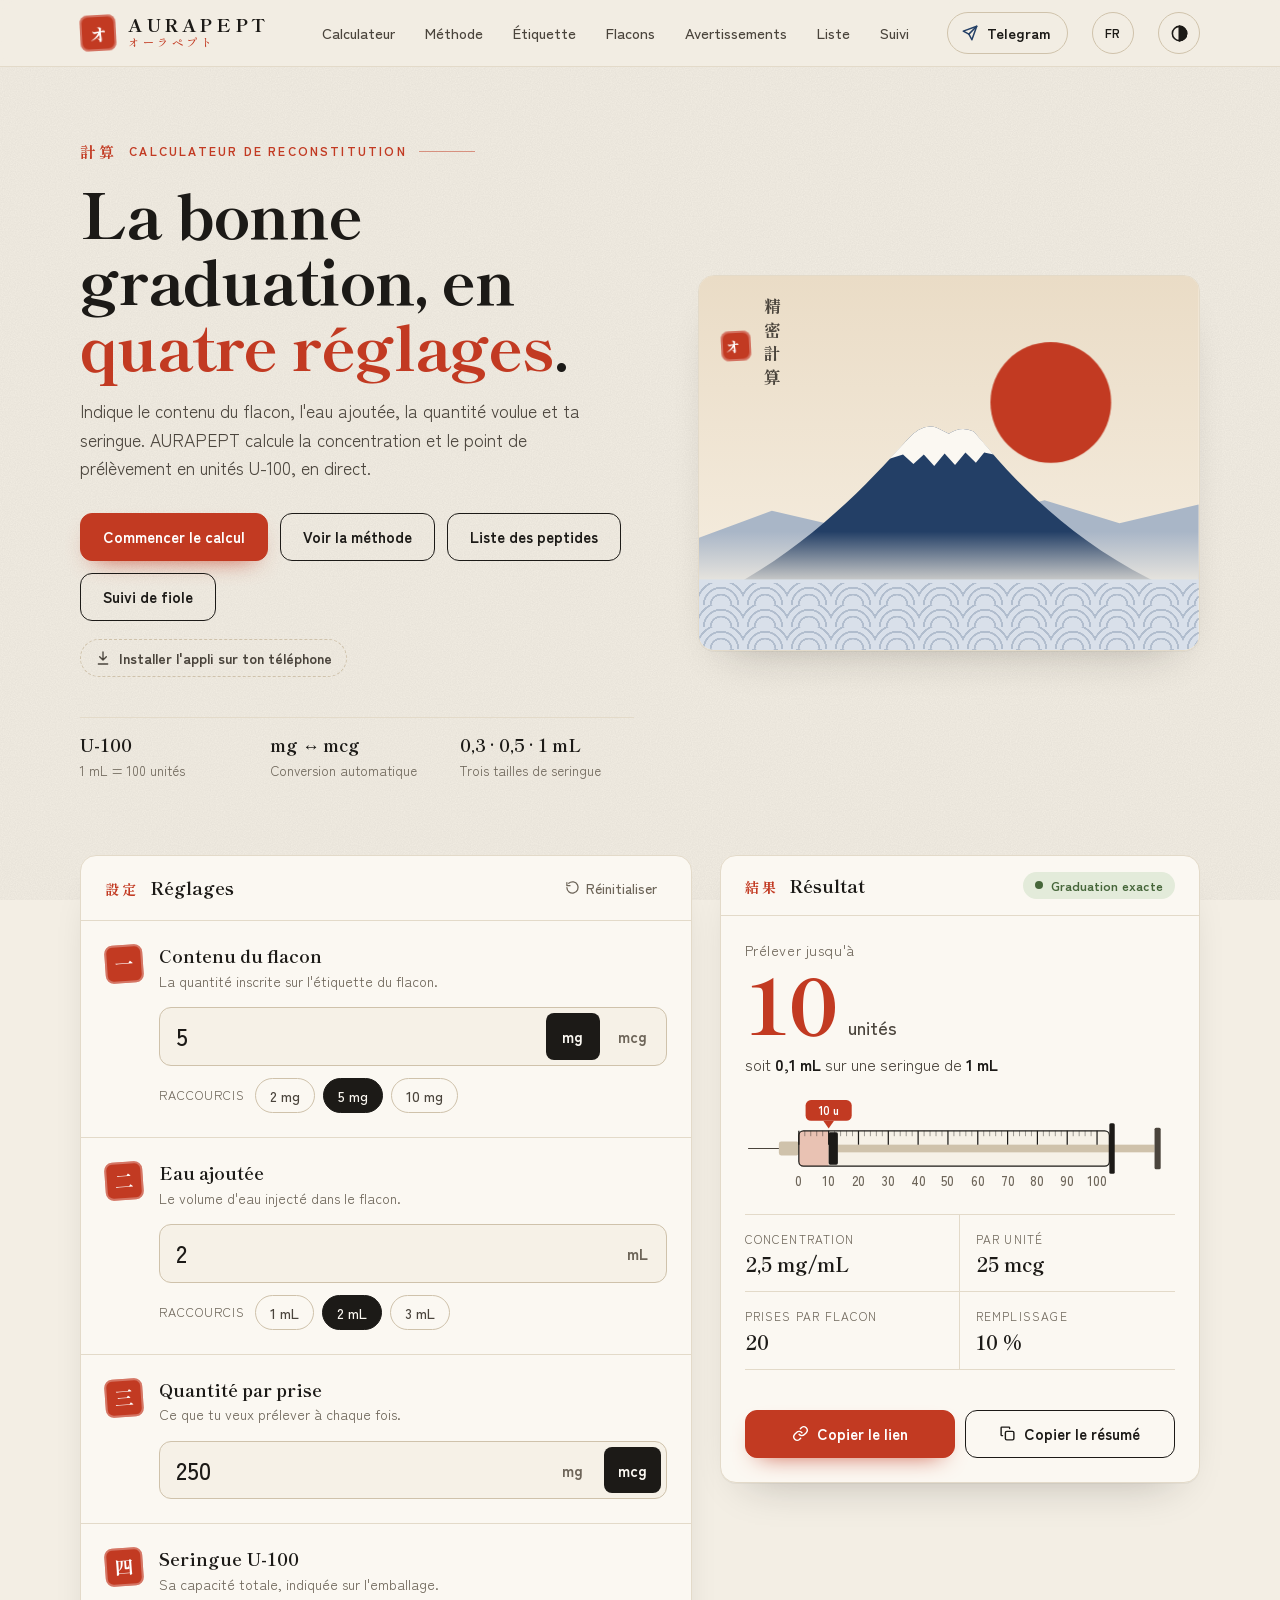
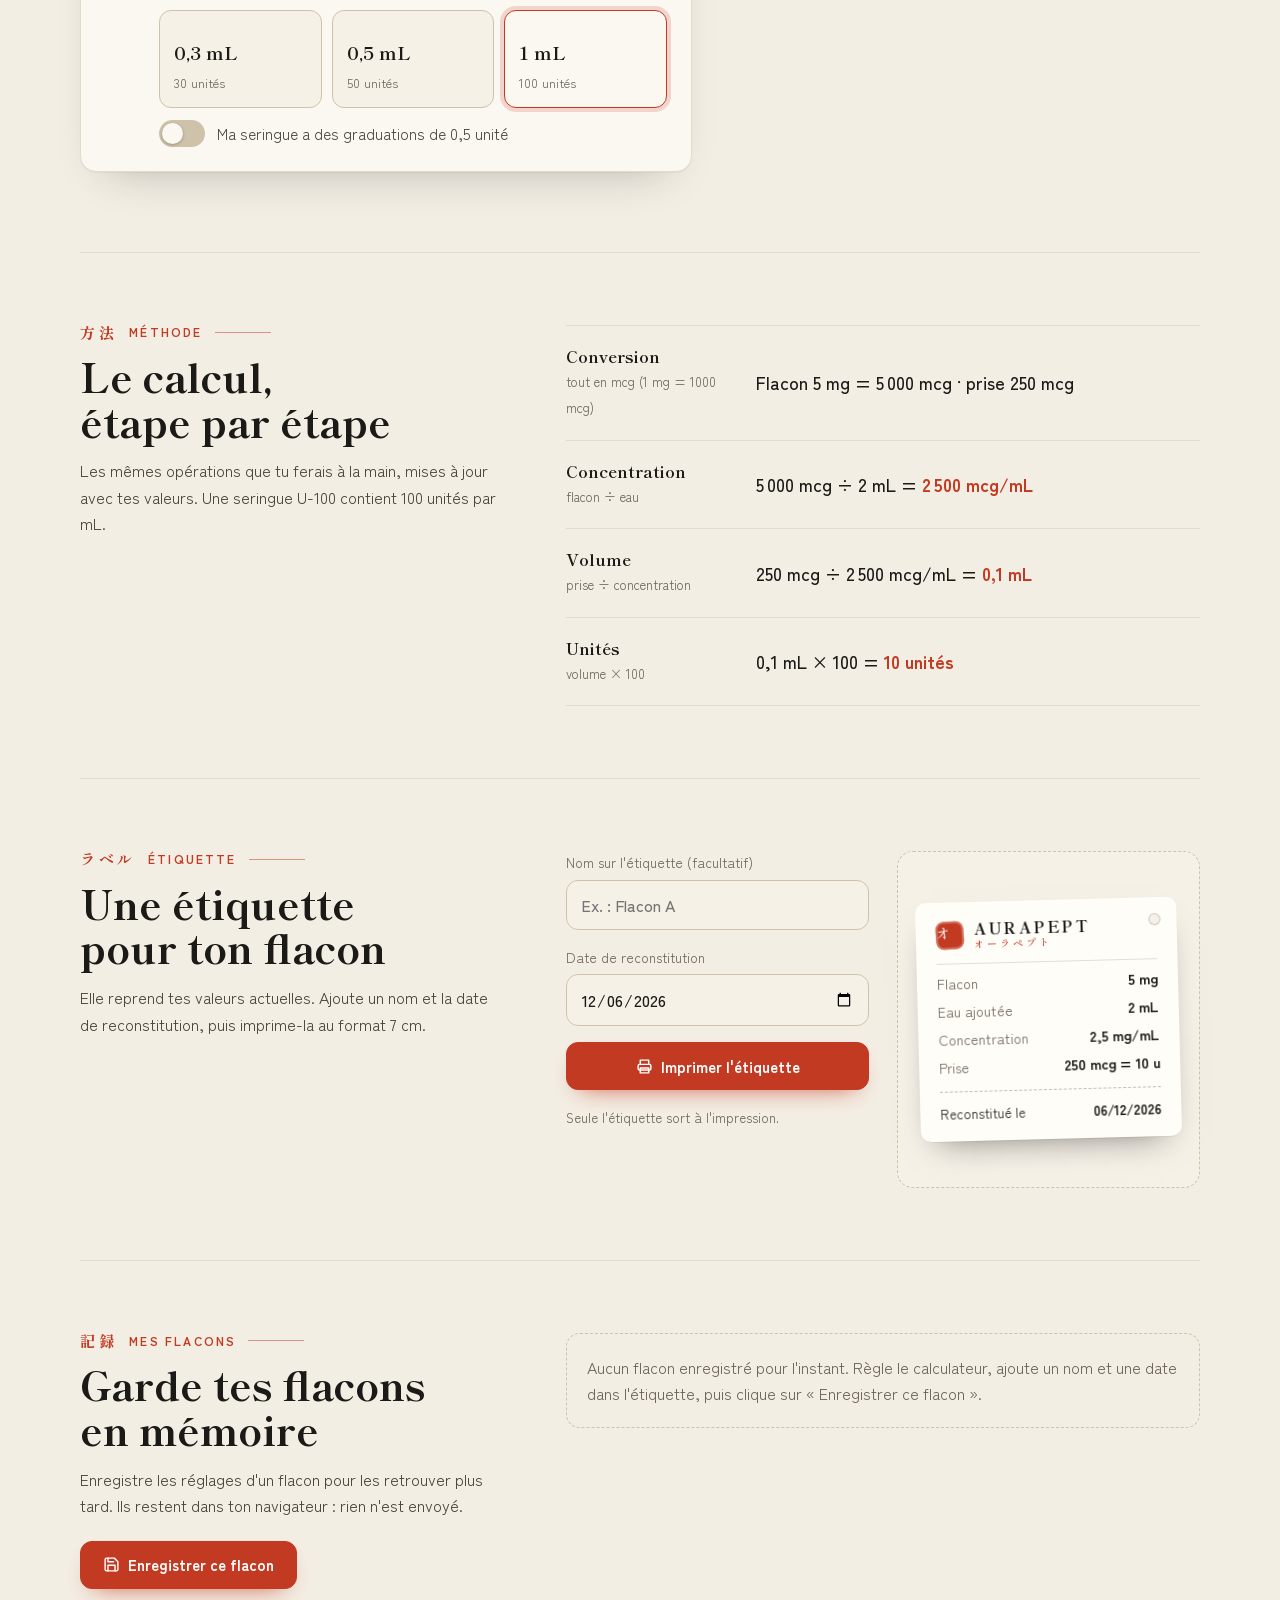
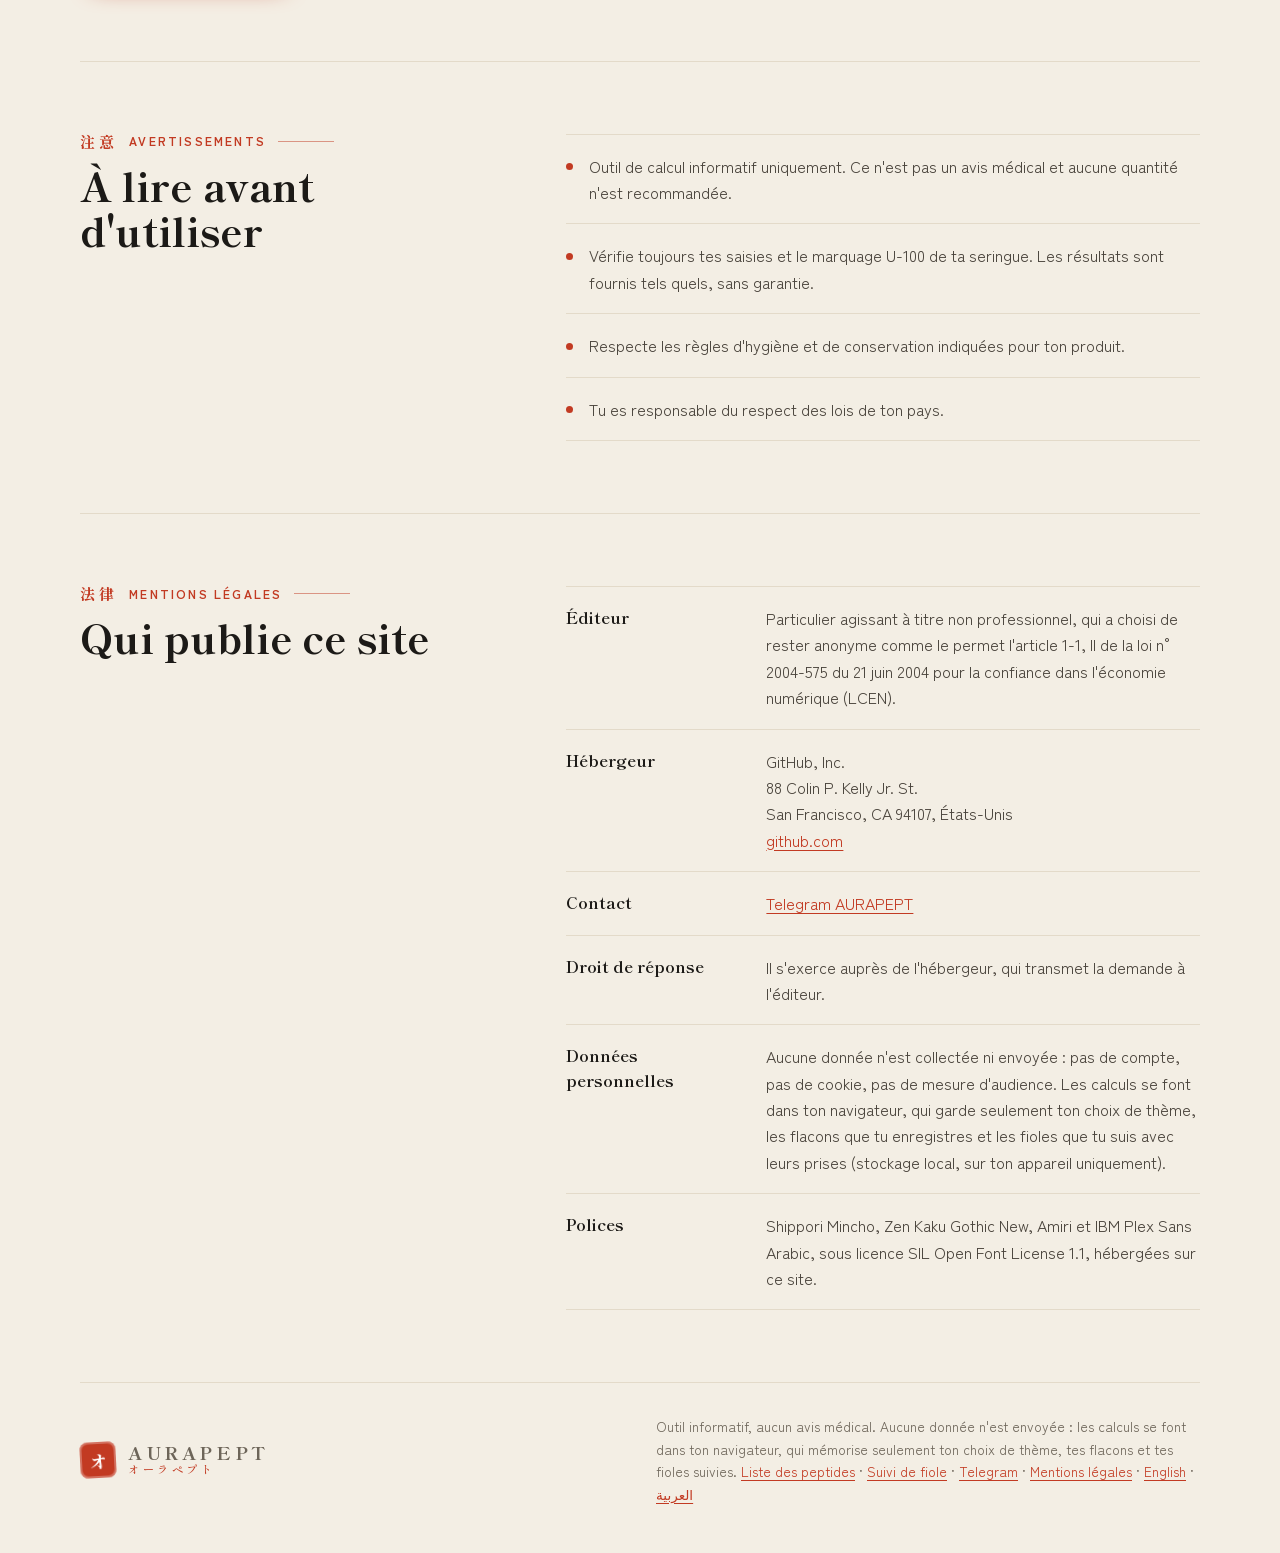
==== index.html @ 14b3db2f "Nouvelle page « Suivi de fiole » (FR / EN / AR) : fiole interactive, prises et reste - /suivi/, /en/" ====
<!doctype html>
<html lang="fr">
<head>
<meta charset="utf-8">
<meta name="viewport" content="width=device-width, initial-scale=1, viewport-fit=cover">
<title>AURAPEPT · Calculateur</title>
<meta name="description" content="Calculateur de reconstitution AURAPEPT : concentration et graduation à prélever sur seringue U-100.">
<meta http-equiv="Content-Security-Policy" content="default-src 'none'; script-src 'self'; style-src 'self'; font-src 'self'; img-src 'self' data:; manifest-src 'self'; worker-src 'self'; base-uri 'none'; form-action 'none'; upgrade-insecure-requests">
<meta name="referrer" content="strict-origin-when-cross-origin">
<meta name="theme-color" content="#f3eee4" media="(prefers-color-scheme: light)">
<meta name="theme-color" content="#0f1117" media="(prefers-color-scheme: dark)">
<link rel="canonical" href="https://aurapept.github.io/">
<link rel="alternate" hreflang="fr" href="https://aurapept.github.io/">
<link rel="alternate" hreflang="en" href="https://aurapept.github.io/en/">
<link rel="alternate" hreflang="ar" href="https://aurapept.github.io/ar/">
<link rel="alternate" hreflang="x-default" href="https://aurapept.github.io/">
<meta property="og:type" content="website">
<meta property="og:site_name" content="AURAPEPT">
<meta property="og:locale" content="fr_FR">
<meta property="og:locale:alternate" content="en_US">
<meta property="og:locale:alternate" content="ar_AR">
<meta property="og:title" content="AURAPEPT · Calculateur de reconstitution">
<meta property="og:description" content="La bonne graduation U-100 en quatre réglages : concentration, volume et unités à prélever.">
<meta property="og:url" content="https://aurapept.github.io/">
<meta property="og:image" content="https://aurapept.github.io/assets/og-share.png">
<meta property="og:image:type" content="image/png">
<meta property="og:image:width" content="1200">
<meta property="og:image:height" content="630">
<meta property="og:image:alt" content="Logo AURAPEPT et mont Fuji au soleil levant, calculateur de reconstitution">
<meta name="twitter:card" content="summary_large_image">
<meta name="twitter:image" content="https://aurapept.github.io/assets/og-share.png">
<link rel="icon" href="assets/favicon-32.png" sizes="32x32" type="image/png">
<link rel="apple-touch-icon" href="assets/apple-touch-icon.png">
<link rel="manifest" href="/manifest.webmanifest">
<meta name="apple-mobile-web-app-title" content="AURAPEPT">
<meta name="mobile-web-app-capable" content="yes">
<meta name="apple-mobile-web-app-capable" content="yes">
<link rel="preload" href="assets/fonts/shippori-mincho-800.woff2" as="font" type="font/woff2" crossorigin>
<link rel="preload" href="assets/fonts/zen-kaku-gothic-new-400.woff2" as="font" type="font/woff2" crossorigin>
<script src="assets/theme.js"></script>
<link rel="stylesheet" href="assets/style.css">
</head>
<body>

<header class="topbar">
  <div class="wrap">
    <a class="brand" href="#top" aria-label="AURAPEPT, retour en haut">
      <span class="seal" aria-hidden="true">オ</span>
      <span><span class="brand-name">AURAPEPT</span><span class="brand-kana">オーラペプト</span></span>
    </a>
    <nav class="nav" aria-label="Sections">
      <a href="#calculateur">Calculateur</a>
      <a href="#methode">Méthode</a>
      <a href="#etiquette">Étiquette</a>
      <a href="#flacons">Flacons</a>
      <a href="#avertissements">Avertissements</a>
      <a href="peptides/">Liste</a>
      <a href="suivi/">Suivi</a>
    </nav>
    <a class="tg-btn" href="https://t.me/+9vQsCb7qMOgwNDRk" target="_blank" rel="noopener noreferrer" aria-label="Rejoindre AURAPEPT sur Telegram (nouvel onglet)">
      <svg viewBox="0 0 24 24" aria-hidden="true"><path d="M21 3 10.5 13.5"/><path d="M21 3 14.5 21l-4-7.5L3 9.5 21 3Z"/></svg><span>Telegram</span>
    </a>
    <details class="lang" id="langMenu">
      <summary class="lang-btn" aria-label="Langue : français. Changer de langue" title="Changer de langue">FR</summary>
      <ul class="lang-list">
        <li><a href="./" hreflang="fr" lang="fr" aria-current="page">Français</a></li>
        <li><a href="en/" hreflang="en" lang="en">English</a></li>
        <li><a href="ar/" hreflang="ar" lang="ar" dir="rtl">العربية</a></li>
      </ul>
    </details>
    <button class="icon-btn" id="themeBtn" type="button" aria-label="Thème"></button>
  </div>
</header>

<main class="wrap" id="top">
  <noscript><p class="noscript">Le calculateur a besoin de JavaScript. Active-le dans ton navigateur pour voir les résultats.</p></noscript>
  <section class="hero">
    <div>
      <p class="eyebrow"><span class="jp">計算</span>Calculateur de reconstitution</p>
      <h1>La bonne graduation, en <em>quatre réglages</em>.</h1>
      <p class="lead">Indique le contenu du flacon, l'eau ajoutée, la quantité voulue et ta seringue. AURAPEPT calcule la concentration et le point de prélèvement en unités U-100, en direct.</p>
      <div class="cta" id="heroCta">
        <a class="btn btn-primary" href="#calculateur">Commencer le calcul</a>
        <a class="btn" href="#methode">Voir la méthode</a>
        <a class="btn" href="peptides/">Liste des peptides</a>
        <a class="btn" href="suivi/">Suivi de fiole</a>
      </div>
      <button class="install-btn" id="installBtn" type="button" hidden>
        <svg viewBox="0 0 24 24" fill="none" stroke="currentColor" stroke-width="2" stroke-linecap="round" stroke-linejoin="round" aria-hidden="true"><path d="M12 3v12M7 10l5 5 5-5"/><path d="M5 21h14"/></svg>
        Installer l'appli sur ton téléphone
      </button>
      <ul class="facts">
        <li><b>U-100</b><span>1 mL = 100 unités</span></li>
        <li><b>mg ↔ mcg</b><span>Conversion automatique</span></li>
        <li><b>0,3 · 0,5 · 1 mL</b><span>Trois tailles de seringue</span></li>
      </ul>
    </div>
    <figure class="art" aria-hidden="true">
      <svg viewBox="0 0 480 360" preserveAspectRatio="xMidYMax slice">
        <defs>
          <linearGradient id="sky" x1="0" y1="0" x2="0" y2="1">
            <stop offset="0" class="st-sky-top"/>
            <stop offset="1" class="st-sky-bottom"/>
          </linearGradient>
          <linearGradient id="mist" x1="0" y1="0" x2="0" y2="1">
            <stop offset="0" class="st-mist-0"/>
            <stop offset="1" class="st-mist-1"/>
          </linearGradient>
        </defs>
        <rect width="480" height="360" fill="url(#sky)"/>
        <circle class="sun" cx="338" cy="122" r="58"/>
        <path d="M0 252 L70 226 L130 240 L196 212 L262 234 L332 216 L404 238 L480 220 L480 300 L0 300 Z" class="ar-far"/>
        <path d="M30 300 C110 256 162 200 200 158 Q214 142 228 146 L240 152 Q252 144 264 150 C302 196 356 256 450 300 Z" class="ar-fuji"/>
        <path d="M200 158 Q214 142 228 146 L240 152 Q252 144 264 150 C270 157 276 164 283 172 L274 170 L266 180 L256 170 L246 182 L236 171 L226 183 L216 172 L206 181 L196 172 L183 176 C189 170 194 164 200 158 Z" class="ar-snow"/>
        <rect x="0" y="246" width="480" height="54" fill="url(#mist)"/>
        <rect x="0" y="292" width="480" height="68" class="ar-sea"/>
      </svg>
      <div class="waves"></div>
      <div class="art-tag"><span>精密計算</span><span class="seal">オ</span></div>
    </figure>
  </section>

  <section class="calc" id="calculateur" aria-label="Calculateur">
    <div class="panel">
      <div class="panel-head">
        <h2 class="panel-title"><span class="jp">設定</span>Réglages</h2>
        <button class="link-btn" id="reset" type="button">
          <svg viewBox="0 0 24 24" fill="none" stroke="currentColor" stroke-width="2" stroke-linecap="round" stroke-linejoin="round" aria-hidden="true"><path d="M3 12a9 9 0 1 0 3-6.7"/><path d="M3 4v5h5"/></svg>
          Réinitialiser
        </button>
      </div>
      <ol class="steps">
        <li class="step">
          <div class="step-top">
            <span class="hanko" aria-hidden="true">一</span>
            <div><h3 id="lblVial">Contenu du flacon</h3><p>La quantité inscrite sur l'étiquette du flacon.</p></div>
          </div>
          <div class="step-body">
            <div class="field">
              <input id="vial" type="text" inputmode="decimal" autocomplete="off" value="5" aria-labelledby="lblVial">
              <div class="seg" data-group="vialUnit" role="group" aria-label="Unité du flacon">
                <button type="button" data-v="mg" aria-pressed="true">mg</button>
                <button type="button" data-v="mcg" aria-pressed="false">mcg</button>
              </div>
            </div>
            <div class="chips">
              <span class="k">Raccourcis</span>
              <button type="button" class="chip" data-preset="vial" data-value="2" data-unit="mg">2 mg</button>
              <button type="button" class="chip" data-preset="vial" data-value="5" data-unit="mg">5 mg</button>
              <button type="button" class="chip" data-preset="vial" data-value="10" data-unit="mg">10 mg</button>
            </div>
          </div>
        </li>
        <li class="step">
          <div class="step-top">
            <span class="hanko" aria-hidden="true">二</span>
            <div><h3 id="lblWater">Eau ajoutée</h3><p>Le volume d'eau injecté dans le flacon.</p></div>
          </div>
          <div class="step-body">
            <div class="field">
              <input id="water" type="text" inputmode="decimal" autocomplete="off" value="2" aria-labelledby="lblWater">
              <span class="suffix">mL</span>
            </div>
            <div class="chips">
              <span class="k">Raccourcis</span>
              <button type="button" class="chip" data-preset="water" data-value="1">1 mL</button>
              <button type="button" class="chip" data-preset="water" data-value="2">2 mL</button>
              <button type="button" class="chip" data-preset="water" data-value="3">3 mL</button>
            </div>
          </div>
        </li>
        <li class="step">
          <div class="step-top">
            <span class="hanko" aria-hidden="true">三</span>
            <div><h3 id="lblDose">Quantité par prise</h3><p>Ce que tu veux prélever à chaque fois.</p></div>
          </div>
          <div class="step-body">
            <div class="field">
              <input id="dose" type="text" inputmode="decimal" autocomplete="off" value="250" aria-labelledby="lblDose">
              <div class="seg" data-group="doseUnit" role="group" aria-label="Unité de la prise">
                <button type="button" data-v="mg" aria-pressed="false">mg</button>
                <button type="button" data-v="mcg" aria-pressed="true">mcg</button>
              </div>
            </div>
          </div>
        </li>
        <li class="step">
          <div class="step-top">
            <span class="hanko" aria-hidden="true">四</span>
            <div><h3>Seringue U-100</h3><p>Sa capacité totale, indiquée sur l'emballage.</p></div>
          </div>
          <div class="step-body">
            <div class="syr-opts" data-group="syringe" role="group" aria-label="Capacité de la seringue">
              <button type="button" class="syr-opt" data-v="0.3" aria-pressed="false">
                <span class="mini"><i></i></span><b>0,3 mL</b><span>30 unités</span>
              </button>
              <button type="button" class="syr-opt" data-v="0.5" aria-pressed="false">
                <span class="mini"><i></i></span><b>0,5 mL</b><span>50 unités</span>
              </button>
              <button type="button" class="syr-opt" data-v="1" aria-pressed="true">
                <span class="mini"><i></i></span><b>1 mL</b><span>100 unités</span>
              </button>
            </div>
            <label class="switch"><input id="half" type="checkbox"> Ma seringue a des graduations de 0,5 unité</label>
          </div>
        </li>
      </ol>
    </div>

    <section class="panel result" id="resultat" aria-labelledby="resTitle">
      <div class="panel-head">
        <h2 class="panel-title" id="resTitle"><span class="jp">結果</span>Résultat</h2>
        <span class="pill" id="status" data-tone="idle">En attente</span>
      </div>
      <div class="result-body">
        <div>
          <p class="sr-only" id="srResult" aria-live="polite"></p>
          <p class="draw-k">Prélever jusqu'à</p>
          <p class="big"><span id="units">—</span><small>unités</small></p>
          <p class="draw-sub">soit <b id="ml">—</b> sur une seringue de <b id="capText">1 mL</b></p>
        </div>
        <svg id="syr" viewBox="0 0 560 126" role="img" aria-labelledby="syrTitle">
          <title id="syrTitle">Seringue remplie jusqu'à la graduation calculée</title>
          <defs><clipPath id="barrelClip"><rect x="70" y="44" width="404" height="46" rx="6"/></clipPath></defs>
          <line x1="4" y1="67" x2="46" y2="67" class="needle"/>
          <rect x="44" y="58" width="26" height="18" rx="3" class="hub"/>
          <rect x="70" y="44" width="404" height="46" rx="6" class="barrel-bg"/>
          <g clip-path="url(#barrelClip)"><rect id="liquid" x="70" y="44" width="388" height="46" class="liquid"/></g>
          <g id="plunger">
            <rect x="82" y="62" width="412" height="10" class="rod"/>
            <rect x="494" y="40" width="8" height="54" rx="2" class="thumb"/>
            <rect x="70" y="46" width="12" height="42" rx="2" class="stopper"/>
          </g>
          <g id="scale"></g>
          <rect x="70" y="44" width="404" height="46" rx="6" class="barrel"/>
          <rect x="474" y="34" width="7" height="66" rx="2" class="flange"/>
          <g id="pointer"><path d="M70 41 l-7 -10 h14 z" class="marker-fill"/></g>
          <g id="marker">
            <rect id="markerBox" x="-26" y="4" width="52" height="27" rx="7" class="marker-fill"/>
            <text id="markerText" x="0" y="23" class="marker-text">—</text>
          </g>
        </svg>
        <dl class="stats">
          <div><dt>Concentration</dt><dd id="conc">—</dd></div>
          <div><dt>Par unité</dt><dd id="perUnit">—</dd></div>
          <div><dt>Prises par flacon</dt><dd id="count">—</dd></div>
          <div><dt>Remplissage</dt><dd id="fillPct">—</dd></div>
        </dl>
        <ul class="notes" id="notes" hidden></ul>
        <div class="actions">
          <button class="btn btn-primary" id="copyLink" type="button">
            <svg viewBox="0 0 24 24" fill="none" stroke="currentColor" stroke-width="2" stroke-linecap="round" stroke-linejoin="round" aria-hidden="true"><path d="M10 13a5 5 0 0 0 7.5.5l3-3a5 5 0 0 0-7-7l-1.7 1.7"/><path d="M14 11a5 5 0 0 0-7.5-.5l-3 3a5 5 0 0 0 7 7l1.7-1.7"/></svg>
            Copier le lien
          </button>
          <button class="btn" id="copySum" type="button">
            <svg viewBox="0 0 24 24" fill="none" stroke="currentColor" stroke-width="2" stroke-linecap="round" stroke-linejoin="round" aria-hidden="true"><rect x="9" y="9" width="12" height="12" rx="2"/><path d="M5 15H4a1 1 0 0 1-1-1V4a1 1 0 0 1 1-1h10a1 1 0 0 1 1 1v1"/></svg>
            Copier le résumé
          </button>
        </div>
      </div>
    </section>
  </section>

  <section class="section" id="methode">
    <div>
      <p class="eyebrow"><span class="jp">方法</span>Méthode</p>
      <h2>Le calcul, étape par étape</h2>
      <p class="intro">Les mêmes opérations que tu ferais à la main, mises à jour avec tes valeurs. Une seringue U-100 contient 100 unités par mL.</p>
    </div>
    <ol class="method">
      <li><div class="lbl"><b>Conversion</b><span>tout en mcg (1 mg = 1000 mcg)</span></div><div class="eq" id="m1">—</div></li>
      <li><div class="lbl"><b>Concentration</b><span>flacon ÷ eau</span></div><div class="eq" id="m2">—</div></li>
      <li><div class="lbl"><b>Volume</b><span>prise ÷ concentration</span></div><div class="eq" id="m3">—</div></li>
      <li><div class="lbl"><b>Unités</b><span>volume × 100</span></div><div class="eq" id="m4">—</div></li>
    </ol>
  </section>

  <section class="section" id="etiquette">
    <div>
      <p class="eyebrow"><span class="jp">ラベル</span>Étiquette</p>
      <h2>Une étiquette pour ton flacon</h2>
      <p class="intro">Elle reprend tes valeurs actuelles. Ajoute un nom et la date de reconstitution, puis imprime-la au format 7 cm.</p>
    </div>
    <div class="label-grid">
      <div class="label-tools">
        <div>
          <label for="labelName">Nom sur l'étiquette (facultatif)</label>
          <input class="text-field" id="labelName" type="text" maxlength="40" placeholder="Ex. : Flacon A" autocomplete="off">
        </div>
        <div>
          <label for="date">Date de reconstitution</label>
          <input class="text-field" id="date" type="date">
        </div>
        <button class="btn btn-primary" id="print" type="button">
          <svg viewBox="0 0 24 24" fill="none" stroke="currentColor" stroke-width="2" stroke-linecap="round" stroke-linejoin="round" aria-hidden="true"><path d="M6 9V3h12v6"/><rect x="3" y="9" width="18" height="8" rx="2"/><path d="M6 14h12v7H6z"/></svg>
          Imprimer l'étiquette
        </button>
        <p class="hint">Seule l'étiquette sort à l'impression.</p>
      </div>
      <div class="label-stage">
        <div class="label-card" id="labelCard">
          <div class="label-brand">
            <span class="seal" aria-hidden="true">オ</span>
            <div><b>AURAPEPT</b><span>オーラペプト</span></div>
          </div>
          <p class="label-name" id="lName" hidden></p>
          <dl>
            <dt>Flacon</dt><dd id="lVial">—</dd>
            <dt>Eau ajoutée</dt><dd id="lWater">—</dd>
            <dt>Concentration</dt><dd id="lConc">—</dd>
            <dt>Prise</dt><dd id="lDraw">—</dd>
          </dl>
          <div class="label-date"><span>Reconstitué le</span><b id="lDate">__/__/____</b></div>
        </div>
      </div>
    </div>
  </section>

  <section class="section" id="flacons">
    <div>
      <p class="eyebrow"><span class="jp">記録</span>Mes flacons</p>
      <h2>Garde tes flacons en mémoire</h2>
      <p class="intro">Enregistre les réglages d'un flacon pour les retrouver plus tard. Ils restent dans ton navigateur : rien n'est envoyé.</p>
      <button class="btn btn-primary" id="saveVial" type="button">
        <svg viewBox="0 0 24 24" fill="none" stroke="currentColor" stroke-width="2" stroke-linecap="round" stroke-linejoin="round" aria-hidden="true"><path d="M19 21H5a2 2 0 0 1-2-2V5a2 2 0 0 1 2-2h11l5 5v11a2 2 0 0 1-2 2z"/><path d="M17 21v-8H7v8M7 3v5h8"/></svg>
        Enregistrer ce flacon
      </button>
    </div>
    <div class="vials">
      <ul class="vial-list" id="vialList"></ul>
      <p class="vial-empty" id="vialEmpty">Aucun flacon enregistré pour l'instant. Règle le calculateur, ajoute un nom et une date dans l'étiquette, puis clique sur « Enregistrer ce flacon ».</p>
    </div>
  </section>

  <section class="section" id="avertissements">
    <div>
      <p class="eyebrow"><span class="jp">注意</span>Avertissements</p>
      <h2>À lire avant d'utiliser</h2>
    </div>
    <ul class="warn-list">
      <li>Outil de calcul informatif uniquement. Ce n'est pas un avis médical et aucune quantité n'est recommandée.</li>
      <li>Vérifie toujours tes saisies et le marquage U-100 de ta seringue. Les résultats sont fournis tels quels, sans garantie.</li>
      <li>Respecte les règles d'hygiène et de conservation indiquées pour ton produit.</li>
      <li>Tu es responsable du respect des lois de ton pays.</li>
    </ul>
  </section>

  <section class="section" id="mentions">
    <div>
      <p class="eyebrow"><span class="jp">法律</span>Mentions légales</p>
      <h2>Qui publie ce site</h2>
    </div>
    <dl class="legal">
      <div><dt>Éditeur</dt><dd>Particulier agissant à titre non professionnel, qui a choisi de rester anonyme comme le permet l'article 1-1, II de la loi n° 2004-575 du 21 juin 2004 pour la confiance dans l'économie numérique (LCEN).</dd></div>
      <div><dt>Hébergeur</dt><dd>GitHub, Inc.<br>88 Colin P. Kelly Jr. St.<br>San Francisco, CA 94107, États-Unis<br><a href="https://github.com/">github.com</a></dd></div>
      <div><dt>Contact</dt><dd><a href="https://t.me/+9vQsCb7qMOgwNDRk" target="_blank" rel="noopener noreferrer">Telegram AURAPEPT</a></dd></div>
      <div><dt>Droit de réponse</dt><dd>Il s'exerce auprès de l'hébergeur, qui transmet la demande à l'éditeur.</dd></div>
      <div><dt>Données personnelles</dt><dd>Aucune donnée n'est collectée ni envoyée : pas de compte, pas de cookie, pas de mesure d'audience. Les calculs se font dans ton navigateur, qui garde seulement ton choix de thème, les flacons que tu enregistres et les fioles que tu suis avec leurs prises (stockage local, sur ton appareil uniquement).</dd></div>
      <div><dt>Polices</dt><dd>Shippori Mincho, Zen Kaku Gothic New, Amiri et IBM Plex Sans Arabic, sous licence SIL Open Font License 1.1, hébergées sur ce site.</dd></div>
    </dl>
  </section>

  <footer class="footer">
    <div class="brand">
      <span class="seal" aria-hidden="true">オ</span>
      <span><span class="brand-name">AURAPEPT</span><span class="brand-kana">オーラペプト</span></span>
    </div>
    <p class="footer-note">Outil informatif, aucun avis médical. Aucune donnée n'est envoyée : les calculs se font dans ton navigateur, qui mémorise seulement ton choix de thème, tes flacons et tes fioles suivies. <a href="peptides/">Liste des peptides</a> · <a href="suivi/">Suivi de fiole</a> · <a href="https://t.me/+9vQsCb7qMOgwNDRk" target="_blank" rel="noopener noreferrer">Telegram</a> · <a href="#mentions">Mentions légales</a> · <a href="en/" hreflang="en" lang="en">English</a> · <a href="ar/" hreflang="ar" lang="ar" dir="rtl">العربية</a></p>
  </footer>
</main>

<section class="dock is-hidden" id="dock" aria-label="Résultat rapide">
  <div><span class="k">Prélever</span><b id="dockUnits">—</b><span class="ml" id="dockMl"></span></div>
  <a href="#resultat">Voir le détail</a>
</section>
<div class="toast" id="toast" role="status" aria-live="polite"></div>

<script src="assets/app.js"></script>
</body>
</html>
---- assets/style.css ----
@font-face { font-family: "Shippori Mincho"; font-style: normal; font-weight: 500; font-display: swap; src: url("fonts/shippori-mincho-500.woff2") format("woff2"); }
  @font-face { font-family: "Shippori Mincho"; font-style: normal; font-weight: 700; font-display: swap; src: url("fonts/shippori-mincho-700.woff2") format("woff2"); }
  @font-face { font-family: "Shippori Mincho"; font-style: normal; font-weight: 800; font-display: swap; src: url("fonts/shippori-mincho-800.woff2") format("woff2"); }
  @font-face { font-family: "Zen Kaku Gothic New"; font-style: normal; font-weight: 400; font-display: swap; src: url("fonts/zen-kaku-gothic-new-400.woff2") format("woff2"); }
  @font-face { font-family: "Zen Kaku Gothic New"; font-style: normal; font-weight: 500; font-display: swap; src: url("fonts/zen-kaku-gothic-new-500.woff2") format("woff2"); }
  @font-face { font-family: "Zen Kaku Gothic New"; font-style: normal; font-weight: 700; font-display: swap; src: url("fonts/zen-kaku-gothic-new-700.woff2") format("woff2"); }

  /* Mise en page : en-tête éditorial (texte + estampe), puis l'instrument en deux colonnes
     (réglages | résultat collant) ; sur mobile, une barre de résultat reste en bas d'écran. */
  :root {
    --washi: #f3eee4; --paper: #fbf8f2; --field: #f6f1e7;
    --sumi: #1c1a17; --sumi-2: #4a443c; --muted: #6d6559;
    --line: #e3dac9; --line-strong: #cfc2ab;
    --shu: #c23a22; --shu-hover: #a92f1a; --shu-ink: #ffffff; --shu-soft: #f6e3db;
    --ai: #233f66; --kin: #835c0e; --kin-soft: #f4e9d0; --matcha: #46663a; --matcha-soft: #e3ebda;
    --ring: rgba(194, 58, 34, .18); --bar: rgba(243, 238, 228, .82);
    --sky-top: #eadcc6; --sky-bottom: #f7f0e4; --sun: #c23a22; --fuji: #233f66; --fuji-far: #a9b6c7;
    --snow: #fbf8f2; --sea: #d9e0ea; --wave: rgba(35, 63, 102, .22);
    --tag: #fffdf8; --tag-ink: #1c1a17; --tag-muted: #6d6559; --dock-accent: #ff8f75;
    --shadow: 0 1px 0 rgba(28, 26, 23, .04), 0 22px 44px -28px rgba(28, 26, 23, .32);
    --grain: .07;
    --f-display: "Shippori Mincho", "Hiragino Mincho ProN", "Yu Mincho", Georgia, serif;
    --f-body: "Zen Kaku Gothic New", "Hiragino Sans", "Yu Gothic", system-ui, sans-serif;
    --r: 16px;
    color-scheme: light;
  }
  @media (prefers-color-scheme: dark) {
    :root:not([data-theme="light"]) {
      --washi: #0f1117; --paper: #161922; --field: #1c202a;
      --sumi: #eee7d9; --sumi-2: #cdc4b4; --muted: #9f9788;
      --line: #282c38; --line-strong: #3b404f;
      --shu: #ee6a4f; --shu-hover: #f48369; --shu-ink: #1a0d09; --shu-soft: #33201b;
      --ai: #93b3e0; --kin: #e2b052; --kin-soft: #2d2615; --matcha: #a3c78a; --matcha-soft: #1d2819;
      --ring: rgba(238, 106, 79, .26); --bar: rgba(15, 17, 23, .8);
      --sky-top: #121828; --sky-bottom: #1d2436; --sun: #e2583f; --fuji: #2d4870; --fuji-far: #1f2a40;
      --snow: #e8e2d6; --sea: #141c2b; --wave: rgba(147, 179, 224, .2);
      --tag: #fffdf8; --tag-ink: #1c1a17; --tag-muted: #6d6559; --dock-accent: #b8321b;
      --shadow: 0 1px 0 rgba(0, 0, 0, .3), 0 22px 44px -26px rgba(0, 0, 0, .8);
      --grain: .05;
      color-scheme: dark;
    }
  }
  :root[data-theme="dark"] {
    --washi: #0f1117; --paper: #161922; --field: #1c202a;
    --sumi: #eee7d9; --sumi-2: #cdc4b4; --muted: #9f9788;
    --line: #282c38; --line-strong: #3b404f;
    --shu: #ee6a4f; --shu-hover: #f48369; --shu-ink: #1a0d09; --shu-soft: #33201b;
    --ai: #93b3e0; --kin: #e2b052; --kin-soft: #2d2615; --matcha: #a3c78a; --matcha-soft: #1d2819;
    --ring: rgba(238, 106, 79, .26); --bar: rgba(15, 17, 23, .8);
    --sky-top: #121828; --sky-bottom: #1d2436; --sun: #e2583f; --fuji: #2d4870; --fuji-far: #1f2a40;
    --snow: #e8e2d6; --sea: #141c2b; --wave: rgba(147, 179, 224, .2);
    --tag: #fffdf8; --tag-ink: #1c1a17; --tag-muted: #6d6559; --dock-accent: #b8321b;
    --shadow: 0 1px 0 rgba(0, 0, 0, .3), 0 22px 44px -26px rgba(0, 0, 0, .8);
    --grain: .05;
    color-scheme: dark;
  }

  * { box-sizing: border-box; }
  html { -webkit-text-size-adjust: 100%; }
  @media (prefers-reduced-motion: no-preference) { html { scroll-behavior: smooth; } }
  body {
    margin: 0; background: var(--washi); color: var(--sumi);
    font: 400 16px/1.65 var(--f-body); -webkit-font-smoothing: antialiased;
  }
  body::after { /* grain du papier */
    content: ""; position: fixed; inset: 0; z-index: -1; pointer-events: none; opacity: var(--grain);
    background-image: url("data:image/svg+xml,%3Csvg xmlns='http://www.w3.org/2000/svg' width='180' height='180'%3E%3Cfilter id='n'%3E%3CfeTurbulence type='fractalNoise' baseFrequency='.85' numOctaves='2' stitchTiles='stitch'/%3E%3CfeColorMatrix values='0 0 0 0 0 0 0 0 0 0 0 0 0 0 0 0 0 0 .8 0'/%3E%3C/filter%3E%3Crect width='100%25' height='100%25' filter='url(%23n)'/%3E%3C/svg%3E");
  }
  :focus-visible { outline: 2px solid var(--shu); outline-offset: 3px; }
  .wrap {
    max-width: 1160px; margin: 0 auto;
    padding-left: max(20px, env(safe-area-inset-left, 0px));
    padding-right: max(20px, env(safe-area-inset-right, 0px));
  }
  .jp { font-family: var(--f-display); }

  /* Barre du haut */
  .topbar {
    position: sticky; top: 0; z-index: 50; background: var(--bar);
    -webkit-backdrop-filter: saturate(1.3) blur(14px); backdrop-filter: saturate(1.3) blur(14px);
    border-bottom: 1px solid var(--line);
    padding-top: env(safe-area-inset-top, 0px);
  }
  .topbar .wrap { display: flex; align-items: center; gap: 24px; height: 66px; }
  .brand { display: flex; align-items: center; gap: 12px; color: inherit; text-decoration: none; }
  .seal {
    width: 36px; height: 36px; flex: none; display: grid; place-items: center;
    border-radius: 8px; background: var(--shu); color: var(--shu-ink);
    font: 800 19px/1 var(--f-display); transform: rotate(-3deg);
    box-shadow: inset 0 0 0 2px rgba(255, 255, 255, .28);
  }
  .brand-name { display: block; font: 800 1.12rem/1.1 var(--f-display); letter-spacing: .2em; }
  .brand-kana { display: block; font: 500 .7rem/1.4 var(--f-display); letter-spacing: .32em; color: var(--shu); }
  .nav { margin-inline-start: auto; display: flex; gap: 2px; }
  .nav a {
    color: var(--sumi-2); text-decoration: none; font-size: .92rem; font-weight: 500;
    padding: 8px 14px; border-radius: 999px; transition: background .15s, color .15s;
  }
  .nav a:hover { background: var(--field); color: var(--sumi); }
  .icon-btn {
    width: 42px; height: 42px; flex: none; display: grid; place-items: center; cursor: pointer;
    border: 1px solid var(--line-strong); border-radius: 50%; background: transparent; color: var(--sumi);
    transition: background .15s;
  }
  .icon-btn:hover { background: var(--field); }
  .icon-btn svg { width: 19px; height: 19px; }
  .tg-btn {
    display: inline-flex; align-items: center; gap: 8px; flex: none; height: 42px; padding-block: 0; padding-inline: 13px 16px;
    border: 1px solid var(--line-strong); border-radius: 999px; color: var(--sumi); text-decoration: none;
    font: 700 .9rem/1 var(--f-body); transition: background .15s;
  }
  @media (hover: hover) { .tg-btn:hover { background: var(--field); } }
  .tg-btn svg { width: 18px; height: 18px; fill: none; stroke: var(--ai); stroke-width: 2; stroke-linecap: round; stroke-linejoin: round; }
  /* Menu des langues (FR / EN / عربي) */
  .lang { position: relative; flex: none; }
  .lang-btn {
    width: 42px; height: 42px; flex: none; display: grid; place-items: center; cursor: pointer; list-style: none;
    border: 1px solid var(--line-strong); border-radius: 50%; color: var(--sumi); text-decoration: none;
    font: 700 .76rem/1 var(--f-body); letter-spacing: .06em; transition: background .15s;
  }
  .lang-btn::-webkit-details-marker { display: none; }
  .lang[open] .lang-btn, .lang-btn:hover { background: var(--field); }
  .lang-list {
    position: absolute; z-index: 70; top: calc(100% + 8px); inset-inline-end: 0; min-width: 168px;
    margin: 0; padding: 6px; list-style: none; border: 1px solid var(--line-strong); border-radius: 14px;
    background: var(--paper); box-shadow: var(--shadow);
  }
  .lang-list a {
    display: flex; justify-content: space-between; align-items: center; gap: 12px; min-height: 44px; padding: 0 12px;
    border-radius: 9px; color: var(--sumi); text-decoration: none; font-weight: 500;
  }
  .lang-list a:hover { background: var(--field); }
  .lang-list a[aria-current] { color: var(--shu-hover); font-weight: 700; }
  .lang-list a[aria-current]::after { content: "✓"; }
  @media (max-width: 1180px) { .nav a { padding: 8px 10px; font-size: .88rem; } }
  /* Tablettes : 7 liens dans le menu, Telegram passe en icône seule pour laisser la place */
  @media (min-width: 981px) and (max-width: 1180px) {
    .topbar .wrap { gap: 14px; }
    .nav a { padding: 8px 7px; }
    .tg-btn { width: 42px; padding: 0; justify-content: center; }
    .tg-btn span { display: none; }
  }
  @media (max-width: 980px) { .nav { display: none; } .tg-btn { margin-inline-start: auto; } .topbar .wrap { gap: 10px; } }
  @media (max-width: 440px) { .tg-btn { width: 42px; padding: 0; justify-content: center; } .tg-btn span { display: none; } }
  @media (max-width: 360px) {
    .brand { gap: 9px; }
    .brand-name { letter-spacing: .12em; }
    .tg-btn, .icon-btn, .lang-btn { width: 40px; height: 40px; }
  }
  /* Très petits écrans (320 px) : boutons un peu plus serrés pour que Telegram, langue et thème tiennent */
  @media (max-width: 340px) {
    .topbar .wrap { gap: 6px; }
    .tg-btn, .icon-btn, .lang-btn { width: 38px; height: 38px; }
    .seal { width: 32px; height: 32px; font-size: 17px; }
    .brand-name { font-size: 1rem; letter-spacing: .08em; }
  }
  /* En dessous de 310 px, le changement de langue reste dans le pied de page */
  @media (max-width: 309px) { .topbar .lang { display: none; } }
  @media (max-width: 300px) {
    .seal { width: 32px; height: 32px; font-size: 17px; }
    .brand-name { font-size: 1rem; letter-spacing: .08em; }
    .brand-kana { letter-spacing: .2em; }
  }

  /* En-tête éditorial */
  .hero {
    display: grid; grid-template-columns: minmax(0, 1.05fr) minmax(0, .95fr);
    gap: clamp(32px, 5vw, 72px); align-items: center;
    padding-block: clamp(36px, 6vw, 80px) clamp(36px, 5vw, 64px);
  }
  .eyebrow {
    display: flex; align-items: center; gap: 12px; margin: 0;
    font: 700 .76rem/1 var(--f-body); letter-spacing: .18em; text-transform: uppercase; color: var(--shu);
  }
  .eyebrow .jp { font-size: .95rem; font-weight: 700; letter-spacing: .24em; text-transform: none; }
  .eyebrow::after { content: ""; flex: 0 1 56px; height: 1px; background: currentColor; opacity: .5; }
  h1 {
    margin: 20px 0; font: 800 clamp(2.4rem, 5.4vw, 3.9rem)/1.06 var(--f-display);
    letter-spacing: -.015em; text-wrap: balance;
  }
  h1 em { font-style: normal; color: var(--shu); }
  .lead { margin: 0 0 30px; max-width: 33rem; font-size: 1.08rem; color: var(--sumi-2); }
  .cta { display: flex; flex-wrap: wrap; gap: 12px; }
  .install-btn {
    display: inline-flex; align-items: center; gap: 8px; margin-top: 18px; padding: 8px 14px; cursor: pointer;
    border: 1px dashed var(--line-strong); border-radius: 999px; background: transparent; color: var(--sumi-2);
    font: 600 .88rem var(--f-body);
  }
  .install-btn svg { width: 16px; height: 16px; }
  @media (hover: hover) { .install-btn:hover { border-style: solid; border-color: var(--sumi); color: var(--sumi); } }
  .install-btn[hidden] { display: none; }
  .facts {
    list-style: none; margin: 40px 0 0; padding: 0; border-top: 1px solid var(--line);
    display: grid; grid-template-columns: repeat(3, minmax(0, 1fr)); gap: 16px;
  }
  .facts li { padding-top: 16px; }
  .facts b { display: block; font: 700 1.08rem/1.3 var(--f-display); }
  .facts span { font-size: .84rem; color: var(--muted); }
  .art {
    position: relative; margin: 0; aspect-ratio: 4 / 3; max-width: 100%;
    border-radius: var(--r); overflow: hidden; border: 1px solid var(--line); box-shadow: var(--shadow);
    background: var(--sky-bottom);
  }
  .art svg { display: block; width: 100%; height: 100%; }
  .st-sky-top { stop-color: var(--sky-top); }
  .st-sky-bottom { stop-color: var(--sky-bottom); }
  .st-mist-0 { stop-color: var(--sky-bottom); stop-opacity: 0; }
  .st-mist-1 { stop-color: var(--sky-bottom); stop-opacity: .9; }
  .art .sun { fill: var(--sun); }
  .ar-far { fill: var(--fuji-far); }
  .ar-fuji { fill: var(--fuji); }
  .ar-snow { fill: var(--snow); }
  .ar-sea { fill: var(--sea); }
  .art .sun { transform-box: fill-box; transform-origin: center; animation: rise 1.8s cubic-bezier(.2, .7, .2, 1) both; }
  @keyframes rise { from { transform: translateY(34px); opacity: .45; } to { transform: none; opacity: 1; } }
  .waves {
    position: absolute; left: 0; right: 0; bottom: 0; height: 18%;
    background-image: radial-gradient(circle at 50% 100%,
      transparent 30%, var(--wave) 31%, var(--wave) 36%, transparent 37%,
      transparent 52%, var(--wave) 53%, var(--wave) 58%, transparent 59%,
      transparent 74%, var(--wave) 75%, var(--wave) 80%, transparent 81%);
    background-size: 44px 22px;
    animation: drift 14s linear infinite;
  }
  @keyframes drift { to { background-position: 44px 0; } }
  .art-tag {
    position: absolute; top: 22px; left: 22px; display: flex; flex-direction: column; align-items: center; gap: 12px;
    writing-mode: vertical-rl; font: 700 1.05rem/1 var(--f-display); letter-spacing: .4em; color: var(--sumi-2);
  }
  .art-tag .seal { writing-mode: horizontal-tb; width: 30px; height: 30px; font-size: 16px; }
  @media (max-width: 900px) {
    .hero { grid-template-columns: 1fr; }
    .art { aspect-ratio: 16 / 10; }
  }
  @media (max-width: 560px) {
    .facts { grid-template-columns: 1fr; gap: 0; }
    .facts li { display: flex; justify-content: space-between; align-items: baseline; gap: 12px; padding: 12px 0; border-bottom: 1px solid var(--line); }
    .facts span { text-align: end; }
    .art-tag { font-size: .9rem; top: 16px; left: 16px; }
  }

  /* Boutons */
  .btn {
    display: inline-flex; align-items: center; justify-content: center; gap: 8px;
    min-height: 48px; padding: 0 22px; border-radius: 12px; cursor: pointer;
    border: 1px solid var(--sumi); background: transparent; color: var(--sumi);
    font: 700 .95rem/1 var(--f-body); text-decoration: none;
    transition: background .15s, transform .15s, box-shadow .15s;
  }
  @media (hover: hover) { .btn:hover { background: var(--field); } }
  .btn:active { transform: translateY(1px); }
  .btn svg { width: 17px; height: 17px; flex: none; }
  .btn-primary { background: var(--shu); border-color: var(--shu); color: var(--shu-ink); box-shadow: 0 10px 24px -14px var(--shu); }
  @media (hover: hover) { .btn-primary:hover { background: var(--shu-hover); border-color: var(--shu-hover); } }

  /* Instrument */
  .calc {
    display: grid; grid-template-columns: minmax(0, 1.12fr) minmax(0, .88fr);
    gap: 28px; align-items: start; padding-block: 8px 80px; scroll-margin-top: 84px;
  }
  .calc > *, .hero > *, .section > * { min-width: 0; }
  @media (max-width: 900px) { .calc { grid-template-columns: minmax(0, 1fr); gap: 20px; } }
  .panel { background: var(--paper); border: 1px solid var(--line); border-radius: var(--r); box-shadow: var(--shadow); }
  .panel-head {
    display: flex; flex-wrap: wrap; align-items: center; justify-content: space-between; gap: 8px 12px;
    padding: 16px 24px; border-bottom: 1px solid var(--line);
  }
  .panel-title { margin: 0; display: flex; align-items: baseline; gap: 10px; font: 700 1.12rem/1.2 var(--f-display); }
  .panel-title .jp { color: var(--shu); font-size: .88rem; letter-spacing: .24em; }
  .link-btn {
    display: inline-flex; align-items: center; gap: 6px; padding: 6px 10px; border-radius: 8px;
    border: 0; background: none; color: var(--muted); font: 500 .88rem var(--f-body); cursor: pointer;
  }
  .link-btn:hover { color: var(--sumi); background: var(--field); }
  .link-btn svg { width: 15px; height: 15px; }

  .steps { list-style: none; margin: 0; padding: 0; }
  .step { padding: 24px; display: flex; flex-direction: column; gap: 14px; }
  .step + .step { border-top: 1px solid var(--line); }
  .step-top { display: flex; gap: 16px; align-items: flex-start; }
  .hanko {
    width: 38px; height: 38px; flex: none; display: grid; place-items: center;
    border-radius: 8px; background: var(--shu); color: var(--shu-ink);
    font: 800 1.2rem/1 var(--f-display); transform: rotate(-4deg);
    box-shadow: inset 0 0 0 2px rgba(255, 255, 255, .3);
  }
  .step h3 { margin: 0; font: 700 1.1rem/1.3 var(--f-display); }
  .step-top p { margin: 2px 0 0; font-size: .88rem; color: var(--muted); }
  .step-body { display: flex; flex-direction: column; gap: 12px; margin-inline-start: 54px; min-width: 0; }
  @media (max-width: 560px) { .step { padding: 22px 18px; } .step-body { margin-inline-start: 0; } }

  .field {
    display: flex; align-items: stretch; min-width: 0;
    background: var(--field); border: 1px solid var(--line-strong); border-radius: 12px;
    transition: border-color .15s, box-shadow .15s;
  }
  .field:focus-within { border-color: var(--sumi); box-shadow: 0 0 0 4px var(--ring); }
  .field.is-invalid { border-color: var(--shu); }
  .field input {
    flex: 1; min-width: 0; padding: 14px 16px; border: 0; outline: none; background: transparent; color: var(--sumi);
    font: 500 1.5rem/1.2 var(--f-body); font-variant-numeric: tabular-nums;
  }
  .suffix { align-self: center; padding: 0 18px; color: var(--muted); font-weight: 700; }
  .seg { display: flex; gap: 4px; padding: 5px; }
  .seg button {
    min-width: 54px; padding: 0 14px; border: 0; border-radius: 8px; cursor: pointer;
    background: transparent; color: var(--muted); font: 700 .95rem var(--f-body);
    transition: background .15s, color .15s;
  }
  .seg button:hover { color: var(--sumi); }
  .seg button[aria-pressed="true"] { background: var(--sumi); color: var(--paper); }
  .field-error { margin: 0; font-size: .85rem; color: var(--shu); }

  .chips { display: flex; flex-wrap: wrap; align-items: center; gap: 8px; }
  .chips .k { margin-inline-end: 2px; font-size: .78rem; letter-spacing: .08em; text-transform: uppercase; color: var(--muted); }
  .chip {
    padding: 6px 14px; border: 1px solid var(--line-strong); border-radius: 999px; cursor: pointer;
    background: transparent; color: var(--sumi-2); font: 500 .9rem var(--f-body); font-variant-numeric: tabular-nums;
    transition: border-color .15s, background .15s, color .15s;
  }
  .chip:hover { border-color: var(--sumi); color: var(--sumi); }
  .chip[aria-pressed="true"] { background: var(--sumi); border-color: var(--sumi); color: var(--paper); }

  .syr-opts { display: grid; grid-template-columns: repeat(3, minmax(0, 1fr)); gap: 10px; }
  .syr-opt {
    display: flex; flex-direction: column; gap: 8px; padding: 14px; text-align: start; cursor: pointer;
    border: 1px solid var(--line-strong); border-radius: 12px; background: var(--field); color: var(--sumi); font: inherit;
    transition: border-color .15s, box-shadow .15s, background .15s;
  }
  .syr-opt:hover { border-color: var(--sumi-2); }
  .syr-opt .mini { position: relative; height: 8px; border-radius: 99px; background: var(--line); overflow: hidden; }
  .syr-opt .mini i { position: absolute; inset-block: 0; inset-inline: 0 auto; width: var(--cap); border-radius: inherit; background: var(--muted); transition: background .15s; }
  .syr-opt[data-v="0.3"] { --cap: 30%; }
  .syr-opt[data-v="0.5"] { --cap: 50%; }
  .syr-opt[data-v="1"] { --cap: 100%; }
  .syr-opt b { font: 700 1.15rem/1.2 var(--f-display); }
  .syr-opt span { font-size: .8rem; color: var(--muted); }
  .syr-opt[aria-pressed="true"] { border-color: var(--shu); background: var(--paper); box-shadow: 0 0 0 4px var(--ring); }
  .syr-opt[aria-pressed="true"] .mini i { background: var(--shu); }

  .switch { display: flex; align-items: center; gap: 12px; cursor: pointer; color: var(--sumi-2); font-size: .95rem; }
  .switch input {
    -webkit-appearance: none; appearance: none; position: relative; flex: none; margin: 0; cursor: pointer;
    width: 46px; height: 27px; border-radius: 99px; background: var(--line-strong); transition: background .2s;
  }
  .switch input::before {
    content: ""; position: absolute; top: 3px; inset-inline-start: 3px; width: 21px; height: 21px; border-radius: 50%;
    background: var(--paper); box-shadow: 0 1px 3px rgba(0, 0, 0, .25); transition: transform .2s;
  }
  .switch input:checked { background: var(--shu); }
  .switch input:checked::before { transform: translateX(19px); }

  /* Résultat */
  .result { position: sticky; top: 86px; scroll-margin-top: 86px; overflow: hidden; }
  @media (max-width: 900px) { .result { position: static; } }
  .pill {
    display: inline-flex; align-items: center; gap: 8px; padding: 6px 12px; border-radius: 999px; white-space: nowrap;
    background: var(--field); color: var(--muted); font: 700 .8rem/1.2 var(--f-body);
  }
  .pill::before { content: ""; width: 8px; height: 8px; border-radius: 50%; background: currentColor; }
  .pill[data-tone="ok"] { background: var(--matcha-soft); color: var(--matcha); }
  .pill[data-tone="warn"] { background: var(--kin-soft); color: var(--kin); }
  .pill[data-tone="alert"] { background: var(--shu-soft); color: var(--shu); }
  .result-body { display: flex; flex-direction: column; gap: 20px; padding: 22px 24px 24px; }
  .draw-k { margin: 0; color: var(--muted); font-size: .9rem; letter-spacing: .04em; }
  .big {
    display: flex; align-items: baseline; gap: 12px; margin: 2px 0 0;
    font: 800 clamp(3.6rem, 8vw, 4.8rem)/1 var(--f-display); color: var(--shu);
    letter-spacing: -.02em; font-variant-numeric: tabular-nums;
  }
  .big small { font: 500 1.15rem var(--f-body); color: var(--sumi-2); letter-spacing: 0; }
  .draw-sub { margin: 10px 0 0; color: var(--sumi-2); }
  .draw-sub b { color: var(--sumi); font-variant-numeric: tabular-nums; white-space: nowrap; }

  #syr { display: block; width: 100%; height: auto; overflow: hidden; }
  #syr .needle { stroke: var(--sumi-2); stroke-width: 1.6; }
  #syr .hub { fill: var(--line-strong); }
  #syr .barrel-bg { fill: var(--field); }
  #syr .liquid { fill: var(--shu); fill-opacity: .26; }
  #syr .rod { fill: var(--line-strong); }
  #syr .thumb { fill: var(--sumi-2); }
  #syr .stopper { fill: var(--sumi); }
  #syr .barrel { fill: none; stroke: var(--sumi); stroke-width: 1.6; }
  #syr .flange { fill: var(--sumi); }
  #syr .tk { stroke: var(--sumi); stroke-opacity: .45; stroke-width: 1.2; }
  #syr .tk-major { stroke-opacity: 1; stroke-width: 1.6; }
  #syr .tk-label { fill: var(--muted); font: 500 17px var(--f-body); text-anchor: middle; font-variant-numeric: tabular-nums; }
  #syr .marker-fill { fill: var(--shu); transition: fill .2s; }
  #syr.over .marker-fill { fill: var(--kin); }
  #syr .marker-text { fill: var(--shu-ink); font: 700 15px var(--f-body); text-anchor: middle; font-variant-numeric: tabular-nums; }
  #liquid { transform-box: fill-box; transform-origin: 0 50%; transition: transform .55s cubic-bezier(.2, .8, .2, 1); }
  #plunger, #pointer, #marker { transition: transform .55s cubic-bezier(.2, .8, .2, 1); }

  .stats { display: grid; grid-template-columns: repeat(2, minmax(0, 1fr)); margin: 0; border-top: 1px solid var(--line); }
  .stats > div { padding: 14px 0; border-bottom: 1px solid var(--line); min-width: 0; }
  .stats > div:nth-child(odd) { padding-inline-end: 16px; border-inline-end: 1px solid var(--line); }
  .stats > div:nth-child(even) { padding-inline-start: 16px; }
  .stats dt { font-size: .74rem; letter-spacing: .1em; text-transform: uppercase; color: var(--muted); }
  .stats dd { margin: 4px 0 0; font: 700 1.2rem/1.3 var(--f-display); font-variant-numeric: tabular-nums; overflow-wrap: anywhere; }

  .notes { list-style: none; margin: 0; padding: 0; display: flex; flex-direction: column; gap: 8px; }
  .notes li {
    display: flex; gap: 12px; padding: 11px 14px; border-radius: 10px;
    background: var(--kin-soft); color: var(--sumi); font-size: .9rem; line-height: 1.5;
  }
  .notes li::before { content: ""; flex: none; width: 4px; border-radius: 2px; background: var(--kin); }
  .notes li[data-tone="alert"] { background: var(--shu-soft); }
  .notes li[data-tone="alert"]::before { background: var(--shu); }
  .notes li[data-tone="idle"] { background: var(--field); }
  .notes li[data-tone="idle"]::before { background: var(--muted); }
  .actions { display: grid; grid-template-columns: 1fr 1fr; gap: 10px; }
  @media (max-width: 440px) { .actions { grid-template-columns: 1fr; } }

  /* Sections de lecture */
  .section {
    display: grid; grid-template-columns: minmax(0, .8fr) minmax(0, 1.2fr); gap: clamp(28px, 5vw, 80px);
    padding-block: 72px; border-top: 1px solid var(--line); scroll-margin-top: 66px;
  }
  @media (max-width: 900px) { .section { grid-template-columns: 1fr; padding-block: 52px; } }
  .section h2 { margin: 14px 0; font: 800 clamp(1.8rem, 3.4vw, 2.5rem)/1.12 var(--f-display); text-wrap: balance; }
  .intro { margin: 0; max-width: 30rem; color: var(--sumi-2); }

  .method { list-style: none; margin: 0; padding: 0; border-top: 1px solid var(--line); }
  .method li {
    display: grid; grid-template-columns: 170px minmax(0, 1fr); gap: 20px; align-items: center;
    padding: 20px 0; border-bottom: 1px solid var(--line);
  }
  .method .lbl b { display: block; font: 700 1.02rem/1.3 var(--f-display); }
  .method .lbl span { font-size: .82rem; color: var(--muted); }
  .method .eq { font: 500 1.12rem/1.5 var(--f-body); font-variant-numeric: tabular-nums; overflow-wrap: anywhere; }
  .method .eq strong { color: var(--shu); font-weight: 700; }
  @media (max-width: 560px) { .method li { grid-template-columns: 1fr; gap: 6px; } }

  .label-grid { display: grid; grid-template-columns: minmax(0, 1fr) minmax(0, 1fr); gap: 28px; align-items: start; }
  @media (max-width: 680px) { .label-grid { grid-template-columns: 1fr; } }
  .label-tools { display: flex; flex-direction: column; gap: 16px; }
  .label-tools label { display: block; margin-bottom: 6px; font-size: .85rem; color: var(--muted); }
  .text-field {
    width: 100%; padding: 12px 14px; border: 1px solid var(--line-strong); border-radius: 12px;
    background: var(--field); color: var(--sumi); font: 500 1rem var(--f-body);
  }
  .text-field:focus { outline: none; border-color: var(--sumi); box-shadow: 0 0 0 4px var(--ring); }
  .hint { margin: 0; font-size: .84rem; color: var(--muted); }
  .label-stage {
    display: grid; place-items: center; padding: clamp(28px, 5vw, 48px) 20px;
    border: 1px dashed var(--line-strong); border-radius: var(--r); background: var(--field);
  }
  .label-card {
    position: relative; width: min(100%, 320px); padding: 18px 20px 16px; border-radius: 10px;
    background: var(--tag); color: var(--tag-ink); transform: rotate(-1.5deg);
    box-shadow: 0 16px 32px -18px rgba(0, 0, 0, .5), 0 1px 0 rgba(0, 0, 0, .05);
  }
  .label-card::before {
    content: ""; position: absolute; top: 16px; inset-inline-end: 16px; width: 12px; height: 12px; border-radius: 50%;
    background: var(--field); box-shadow: inset 0 0 0 1px rgba(0, 0, 0, .18);
  }
  .label-brand { display: flex; align-items: center; gap: 10px; padding-bottom: 12px; border-bottom: 1px solid rgba(0, 0, 0, .12); }
  .label-brand .seal { width: 28px; height: 28px; font-size: 15px; background: #c23a22; color: #fff; }
  .label-brand b { display: block; font: 800 .95rem/1.1 var(--f-display); letter-spacing: .18em; }
  .label-brand span { display: block; font: 500 .62rem/1.4 var(--f-display); letter-spacing: .3em; color: #c23a22; }
  .label-name { margin: 12px 0 4px; font: 800 1.3rem/1.2 var(--f-display); overflow-wrap: anywhere; }
  .label-card dl { display: grid; grid-template-columns: auto minmax(0, 1fr); gap: 5px 14px; margin: 8px 0 0; font-size: .88rem; }
  .label-card dt { color: var(--tag-muted); }
  .label-card dd { margin: 0; text-align: end; font-weight: 700; font-variant-numeric: tabular-nums; }
  .label-date { display: flex; justify-content: space-between; margin-top: 12px; padding-top: 10px; border-top: 1px dashed rgba(0, 0, 0, .25); font-size: .84rem; }
  .label-date b { font-variant-numeric: tabular-nums; }

  .warn-list { list-style: none; margin: 0; padding: 0; border-top: 1px solid var(--line); }
  .warn-list li { display: flex; gap: 16px; padding: 18px 0; border-bottom: 1px solid var(--line); color: var(--sumi-2); }
  .warn-list li::before { content: ""; flex: none; width: 7px; height: 7px; margin-top: .65em; border-radius: 50%; background: var(--shu); }

  .sr-only { position: absolute; width: 1px; height: 1px; margin: -1px; padding: 0; overflow: hidden; clip: rect(0 0 0 0); white-space: nowrap; border: 0; }
  .noscript { margin: 20px 0 0; padding: 14px 16px; border-radius: 12px; background: var(--shu-soft); color: var(--sumi); }
  .footer-note { margin: 0; max-width: 34rem; }
  .legal { margin: 0; border-top: 1px solid var(--line); }
  .legal > div { display: grid; grid-template-columns: 180px minmax(0, 1fr); gap: 20px; padding: 18px 0; border-bottom: 1px solid var(--line); }
  .legal dt { font: 700 1.02rem/1.5 var(--f-display); }
  .legal dd { margin: 0; color: var(--sumi-2); overflow-wrap: anywhere; }
  .legal a, .footer-note a { color: var(--shu); text-underline-offset: 3px; }
  @media (max-width: 560px) { .legal > div { grid-template-columns: 1fr; gap: 4px; } }
  .footer {
    display: flex; flex-wrap: wrap; align-items: center; justify-content: space-between; gap: 16px;
    padding-block: 32px 48px; border-top: 1px solid var(--line); color: var(--muted); font-size: .85rem;
  }


  /* Mes flacons */
  #saveVial { margin-top: 22px; }
  .vials { min-width: 0; }
  .vial-list { list-style: none; margin: 0; padding: 0; display: grid; gap: 12px; }
  .vial {
    display: grid; grid-template-columns: minmax(0, 1fr) auto; gap: 4px 16px; align-items: center;
    padding: 16px 18px; border: 1px solid var(--line); border-radius: 14px; background: var(--paper);
  }
  .vial p { margin: 0; }
  .vial-name { font: 700 1.1rem/1.3 var(--f-display); overflow-wrap: anywhere; }
  .vial-meta { font-size: .9rem; color: var(--sumi-2); font-variant-numeric: tabular-nums; }
  .vial-date { font-size: .82rem; color: var(--muted); }
  .vial-actions { grid-row: 1 / span 3; grid-column: 2; display: flex; flex-direction: column; gap: 8px; }
  .vial-actions .btn { min-height: 40px; padding: 0 14px; font-size: .86rem; }
  .vial-actions .btn.is-confirm { border-color: var(--shu); color: var(--shu); }
  .vial-empty { margin: 0; padding: 20px; border: 1px dashed var(--line-strong); border-radius: 14px; color: var(--muted); }
  @media (max-width: 480px) {
    .vial { grid-template-columns: minmax(0, 1fr); }
    .vial-actions { grid-row: auto; grid-column: 1; flex-direction: row; margin-top: 8px; }
    .vial-actions .btn { flex: 1; }
  }

  /* Barre mobile + notification */
  .dock { display: none; }
  @media (max-width: 900px) {
    body { padding-bottom: 100px; }
    .dock {
      position: fixed; z-index: 60; left: max(12px, env(safe-area-inset-left, 0px)); right: max(12px, env(safe-area-inset-right, 0px));
      bottom: calc(12px + env(safe-area-inset-bottom, 0px));
      display: flex; align-items: center; justify-content: space-between; gap: 12px;
      padding: 10px; padding-inline-start: 18px; border-radius: 18px; background: var(--sumi); color: var(--paper);
      box-shadow: 0 20px 40px -14px rgba(0, 0, 0, .5); transition: transform .3s, opacity .3s, visibility 0s;
    }
    .dock.is-hidden { transform: translateY(140%); opacity: 0; pointer-events: none; visibility: hidden; transition: transform .3s, opacity .3s, visibility 0s linear .3s; }
  }
  .dock .k { display: block; font-size: .7rem; letter-spacing: .14em; text-transform: uppercase; opacity: .7; }
  .dock b { font: 800 1.55rem/1.1 var(--f-display); color: var(--dock-accent); font-variant-numeric: tabular-nums; }
  .dock .ml { margin-inline-start: 8px; font-size: .9rem; opacity: .8; font-variant-numeric: tabular-nums; }
  .dock a {
    padding: 11px 16px; border-radius: 12px; background: var(--shu); color: var(--shu-ink);
    font-weight: 700; font-size: .9rem; text-decoration: none; white-space: nowrap;
  }
  .toast {
    position: fixed; z-index: 80; left: 50%; bottom: calc(28px + env(safe-area-inset-bottom, 0px));
    transform: translate(-50%, 16px); opacity: 0; pointer-events: none;
    padding: 11px 18px; border-radius: 999px; background: var(--sumi); color: var(--paper);
    font-weight: 700; font-size: .9rem; box-shadow: 0 14px 30px -12px rgba(0, 0, 0, .45);
    transition: opacity .25s, transform .25s;
  }
  .toast.show { opacity: 1; transform: translate(-50%, 0); }
  @media (max-width: 900px) { .toast { bottom: calc(100px + env(safe-area-inset-bottom, 0px)); } }

  /* Mobile : zones tactiles, petits écrans, paysage */
  button, a, input, label { -webkit-tap-highlight-color: transparent; touch-action: manipulation; }
  @media (pointer: coarse) {
    .chip, .link-btn { min-height: 44px; }
    .chip { padding: 0 16px; }
    .switch { min-height: 44px; }
    .brand { min-height: 44px; }
  }
  @media (max-width: 560px) {
    .topbar .wrap { height: 58px; }
    .panel-head { padding: 14px 18px; }
    .result-body { padding: 20px 18px 22px; }
  }
  @media (max-width: 400px) {
    .eyebrow::after { display: none; }
    .syr-opt { padding: 12px 10px; }
    .syr-opt b { font-size: 1rem; white-space: nowrap; }
    .stats dd { font-size: 1.05rem; }
  }
  @media (max-width: 359px) {
    .wrap { padding-left: max(16px, env(safe-area-inset-left, 0px)); padding-right: max(16px, env(safe-area-inset-right, 0px)); }
    .step { padding: 20px 14px; }
    .chips .k { display: none; }
    .syr-opts { grid-template-columns: 1fr; }
    .syr-opt { display: grid; grid-template-columns: auto 1fr; grid-template-areas: "b s" "m m"; align-items: baseline; column-gap: 10px; padding: 12px 14px; }
    .syr-opt b { grid-area: b; }
    .syr-opt > span:not(.mini) { grid-area: s; }
    .syr-opt .mini { grid-area: m; }
    .stats > div:nth-child(odd) { padding-inline-end: 10px; }
    .stats > div:nth-child(even) { padding-inline-start: 10px; }
  }
  @media (max-width: 900px) and (max-height: 500px) {
    .topbar { position: relative; }
    body { padding-bottom: 76px; }
    .dock { padding: 6px; padding-inline-start: 16px; }
    .dock .k { display: none; }
    .dock b { font-size: 1.25rem; }
    .art { aspect-ratio: 21 / 9; }
  }

  @media (prefers-reduced-motion: reduce) {
    *, *::before, *::after { animation: none !important; transition: none !important; }
  }
  @media print {
    @page { margin: 1cm; }
    body { background: #fff; padding: 0; }
    body::after, .topbar, .dock, .toast, .footer, .hero, .calc, #methode, #avertissements,
    #etiquette > :not(.label-grid), .label-tools, #flacons, #mentions { display: none !important; }
    #etiquette, .label-grid { display: block; padding: 0; border: 0; }
    .label-stage { display: block; padding: 0; border: 0; background: none; }
    .label-card { width: 7cm; transform: none; box-shadow: none; border: 1.5px solid #000; }
    .label-card::before { display: none; }
  }

/* Arabe : polices arabes (seulement pour les lettres arabes), sens de lecture de droite à gauche */
@font-face { font-family: "Amiri"; font-style: normal; font-weight: 400; font-display: swap; src: url("fonts/amiri-400.woff2") format("woff2"); unicode-range: U+0600-06FF, U+0750-077F, U+08A0-08FF, U+FB50-FDFF, U+FE70-FEFF, U+200C-200F; }
@font-face { font-family: "Amiri"; font-style: normal; font-weight: 700; font-display: swap; src: url("fonts/amiri-700.woff2") format("woff2"); unicode-range: U+0600-06FF, U+0750-077F, U+08A0-08FF, U+FB50-FDFF, U+FE70-FEFF, U+200C-200F; }
@font-face { font-family: "IBM Plex Sans Arabic"; font-style: normal; font-weight: 400; font-display: swap; src: url("fonts/ibm-plex-sans-arabic-400.woff2") format("woff2"); unicode-range: U+0600-06FF, U+0750-077F, U+08A0-08FF, U+FB50-FDFF, U+FE70-FEFF, U+200C-200F; }
@font-face { font-family: "IBM Plex Sans Arabic"; font-style: normal; font-weight: 500; font-display: swap; src: url("fonts/ibm-plex-sans-arabic-500.woff2") format("woff2"); unicode-range: U+0600-06FF, U+0750-077F, U+08A0-08FF, U+FB50-FDFF, U+FE70-FEFF, U+200C-200F; }
@font-face { font-family: "IBM Plex Sans Arabic"; font-style: normal; font-weight: 700; font-display: swap; src: url("fonts/ibm-plex-sans-arabic-700.woff2") format("woff2"); unicode-range: U+0600-06FF, U+0750-077F, U+08A0-08FF, U+FB50-FDFF, U+FE70-FEFF, U+200C-200F; }
html[lang="ar"] {
  --f-display: "Shippori Mincho", "Amiri", "Hiragino Mincho ProN", Georgia, serif;
  --f-body: "Zen Kaku Gothic New", "IBM Plex Sans Arabic", "Hiragino Sans", system-ui, sans-serif;
}
/* L'espacement entre lettres casse les liaisons de l'écriture arabe : on le retire (sauf logo et japonais) */
html[lang="ar"] body *:not(.brand-name, .brand-kana, .jp, .seal, .label-brand b, .label-brand span, .art-tag span) { letter-spacing: 0; }
html[lang="ar"] h1 { line-height: 1.4; }
html[lang="ar"] :is(h2, h3, .panel-title) { line-height: 1.5; }
html[lang="ar"] :is(.eyebrow, .chips .k, .stats dt, .dock .k) { font-size: .86rem; }
html[lang="ar"] .eyebrow .jp { font-size: .95rem; }
/* La seringue, les calculs et l'adresse de l'hébergeur restent de gauche à droite */
#syr, .eq { direction: ltr; }
html[dir="rtl"] .eq { text-align: right; }
/* Unités et nombres latins au milieu du texte arabe (balises bdi) : jamais coupés en fin de ligne */
html[dir="rtl"] bdi { white-space: nowrap; }
html[dir="rtl"] .switch input:checked::before { transform: translateX(-19px); }
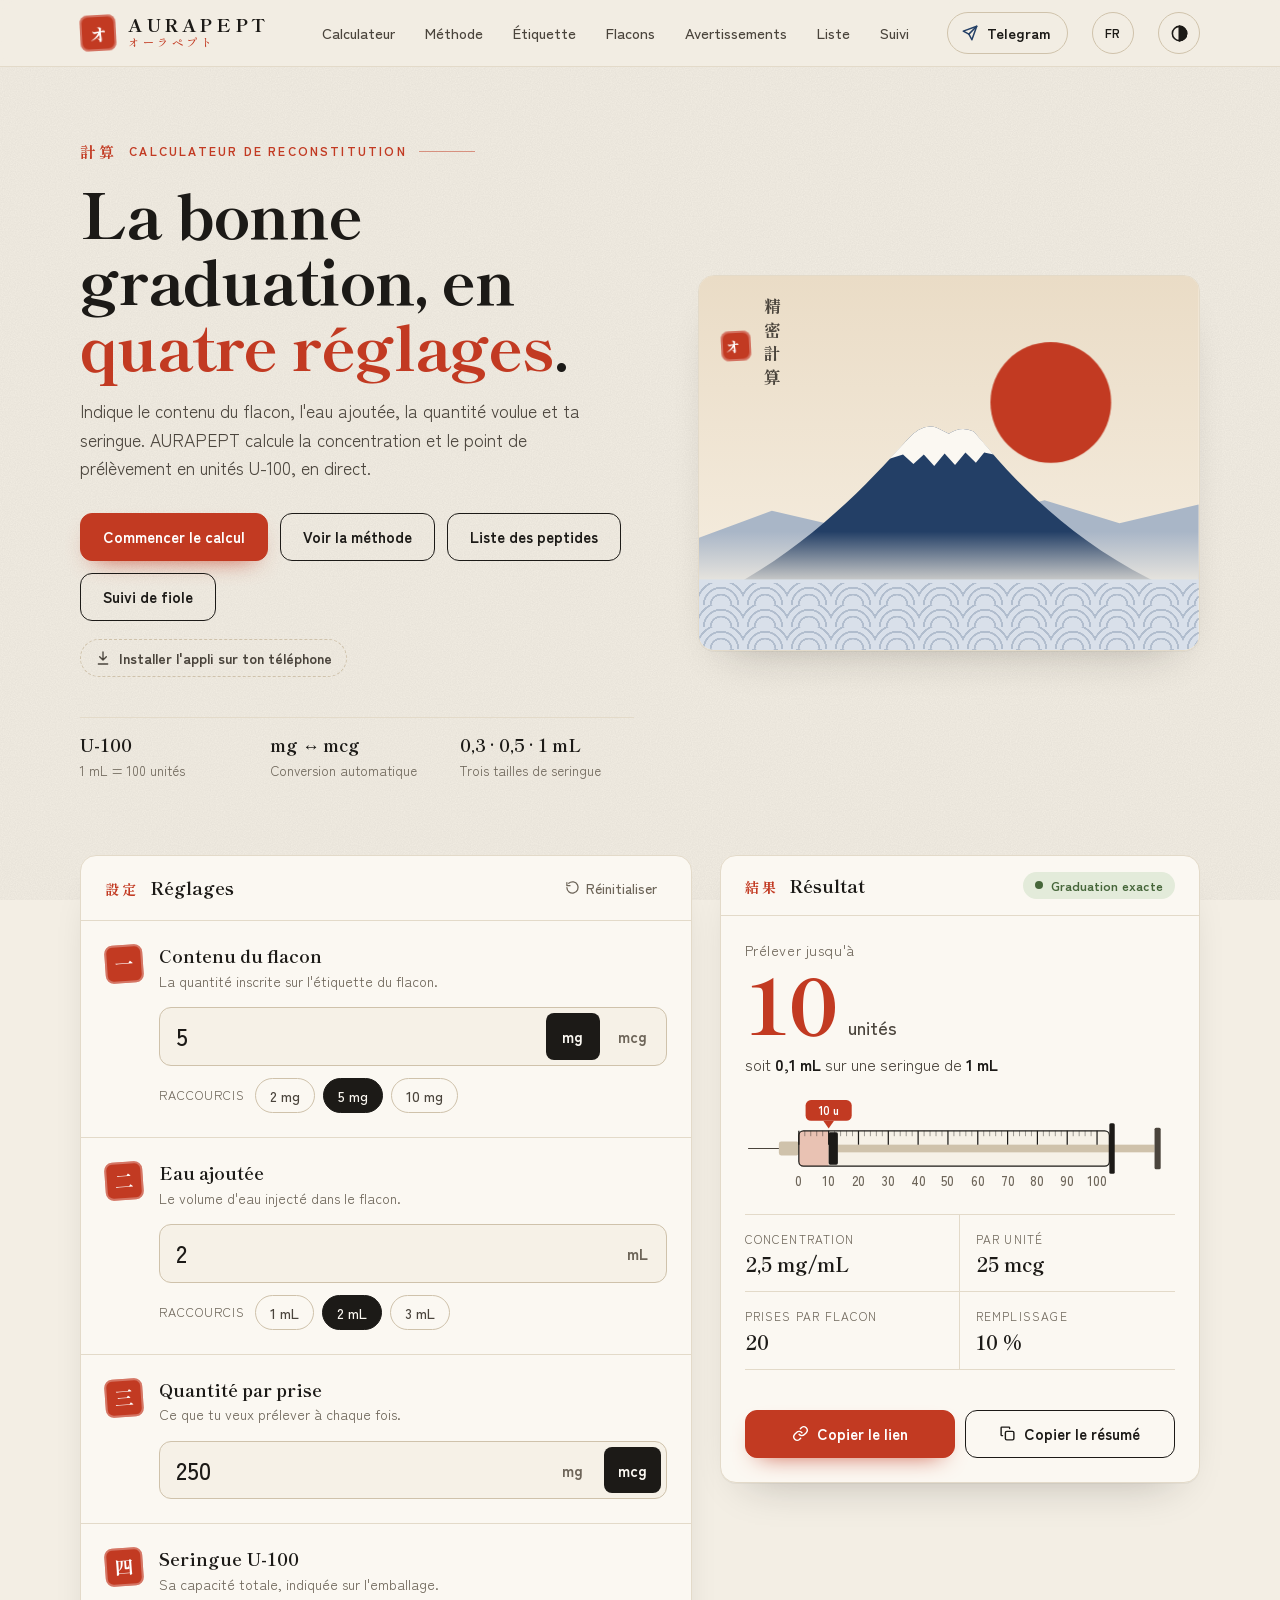
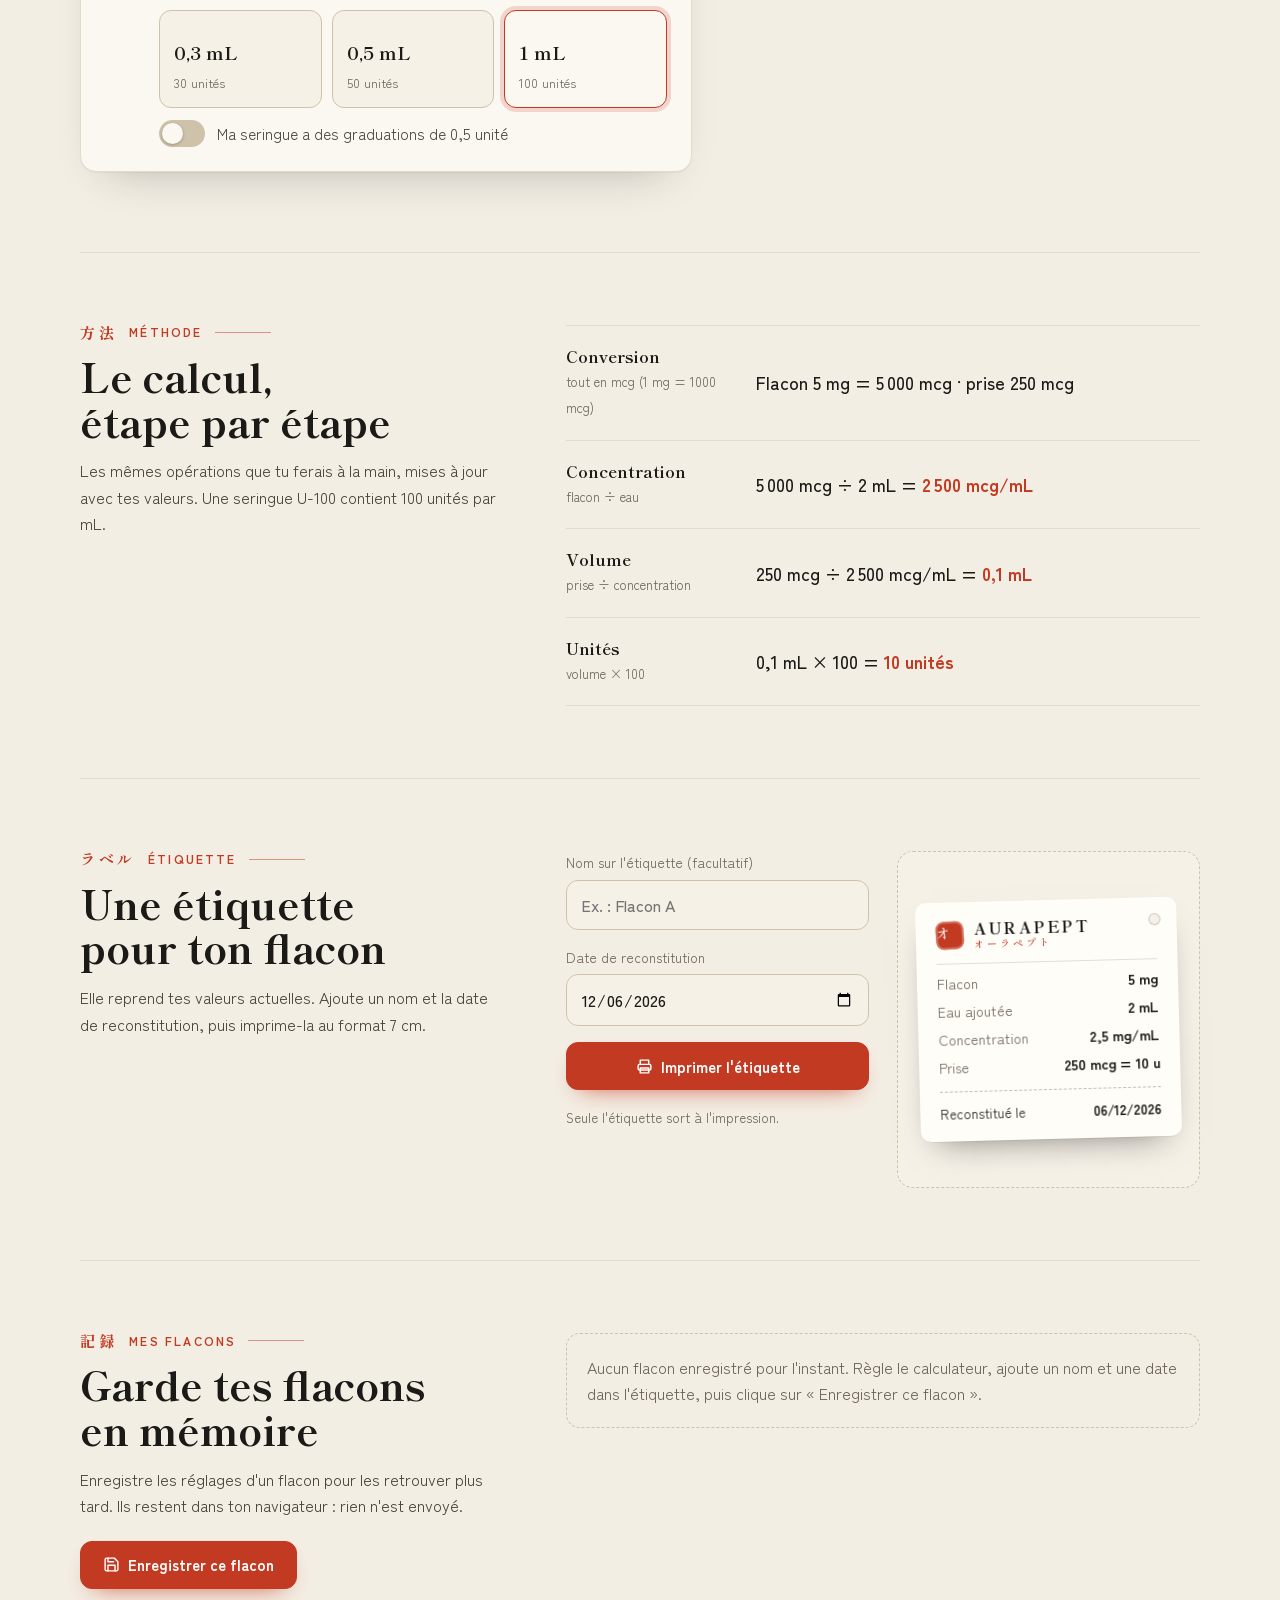
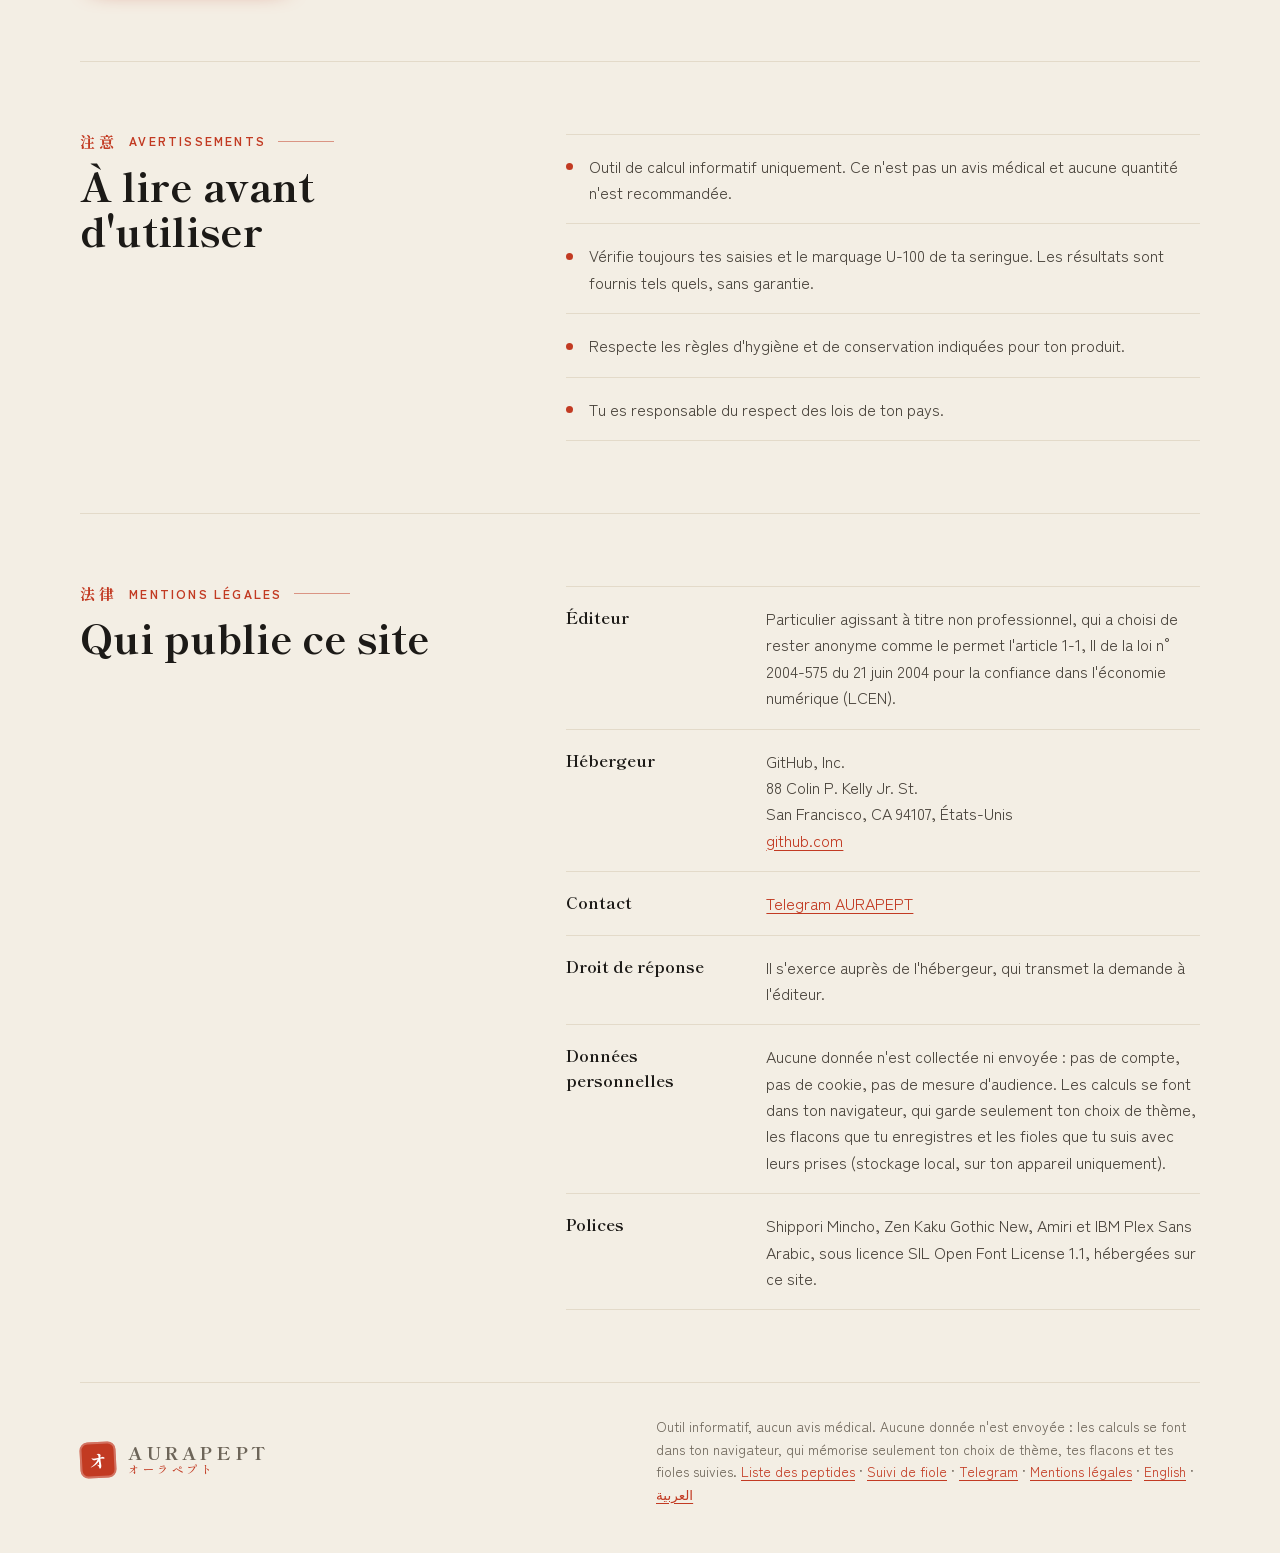
==== commit ca2a99a6: "Lien « Aller au contenu » sur toutes les pages, historique de fiole imprimable - Lien d'évitement vi" ====
--- a/index.html
+++ b/index.html
@@ -38,9 +38,11 @@
 <link rel="preload" href="assets/fonts/shippori-mincho-800.woff2" as="font" type="font/woff2" crossorigin>
 <link rel="preload" href="assets/fonts/zen-kaku-gothic-new-400.woff2" as="font" type="font/woff2" crossorigin>
 <script src="assets/theme.js"></script>
+<script type="application/ld+json">{"@context": "https://schema.org", "@type": "WebApplication", "name": "AURAPEPT · Calculateur de reconstitution", "url": "https://aurapept.github.io/", "inLanguage": "fr", "applicationCategory": "UtilitiesApplication", "operatingSystem": "Web", "description": "Calculateur de reconstitution : concentration et graduation à prélever sur seringue U-100.", "offers": {"@type": "Offer", "price": "0", "priceCurrency": "EUR"}, "isAccessibleForFree": true}</script>
 <link rel="stylesheet" href="assets/style.css">
 </head>
 <body>
+<a class="skip" href="#top">Aller au contenu</a>
 
 <header class="topbar">
   <div class="wrap">
--- a/assets/style.css
+++ b/assets/style.css
@@ -469,6 +469,13 @@
   .warn-list li { display: flex; gap: 16px; padding: 18px 0; border-bottom: 1px solid var(--line); color: var(--sumi-2); }
   .warn-list li::before { content: ""; flex: none; width: 7px; height: 7px; margin-top: .65em; border-radius: 50%; background: var(--shu); }
 
+  /* Lien d'évitement : visible seulement au clavier */
+  .skip {
+    position: absolute; z-index: 100; top: 8px; inset-inline-start: 16px; transform: translateY(-160%);
+    padding: 10px 16px; border-radius: 10px; background: var(--sumi); color: var(--paper); font-weight: 700; text-decoration: none;
+    transition: transform .15s;
+  }
+  .skip:focus { transform: none; outline: 3px solid var(--ring); }
   .sr-only { position: absolute; width: 1px; height: 1px; margin: -1px; padding: 0; overflow: hidden; clip: rect(0 0 0 0); white-space: nowrap; border: 0; }
   .noscript { margin: 20px 0 0; padding: 14px 16px; border-radius: 12px; background: var(--shu-soft); color: var(--sumi); }
   .footer-note { margin: 0; max-width: 34rem; }
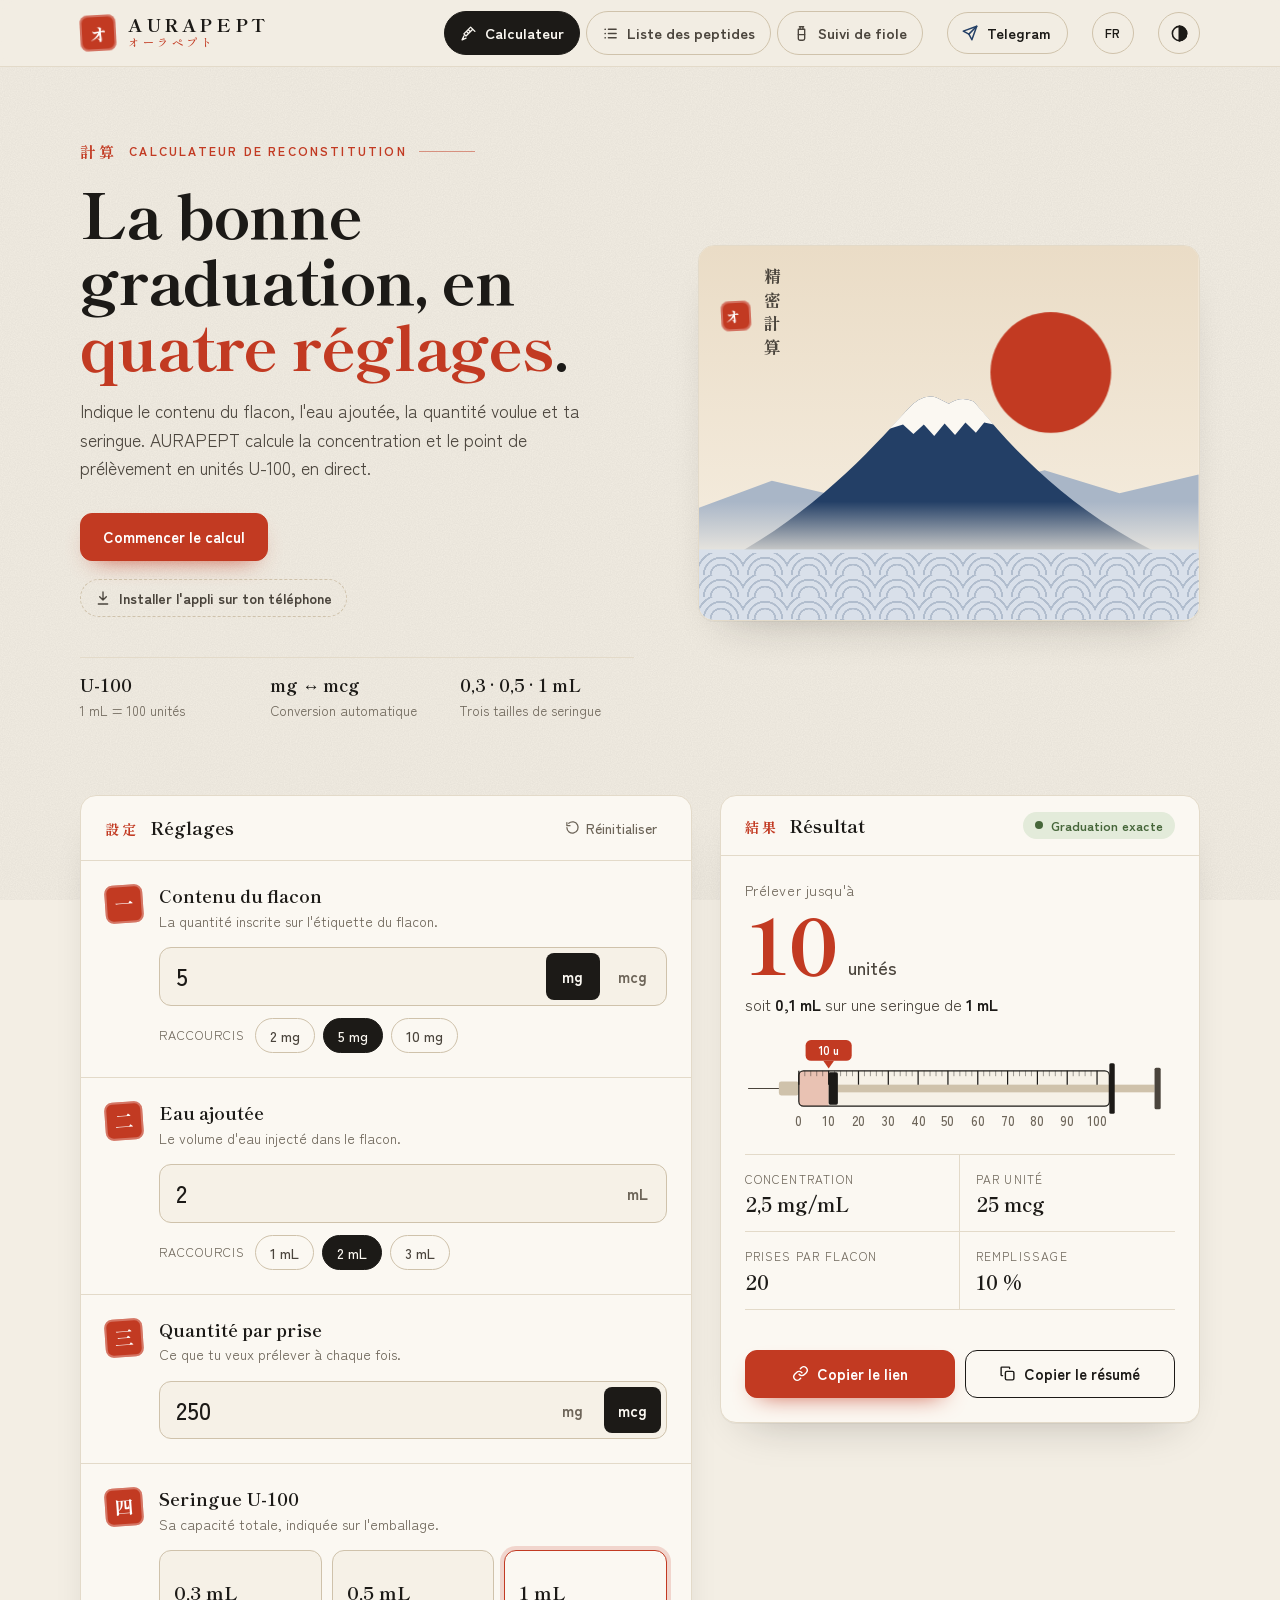
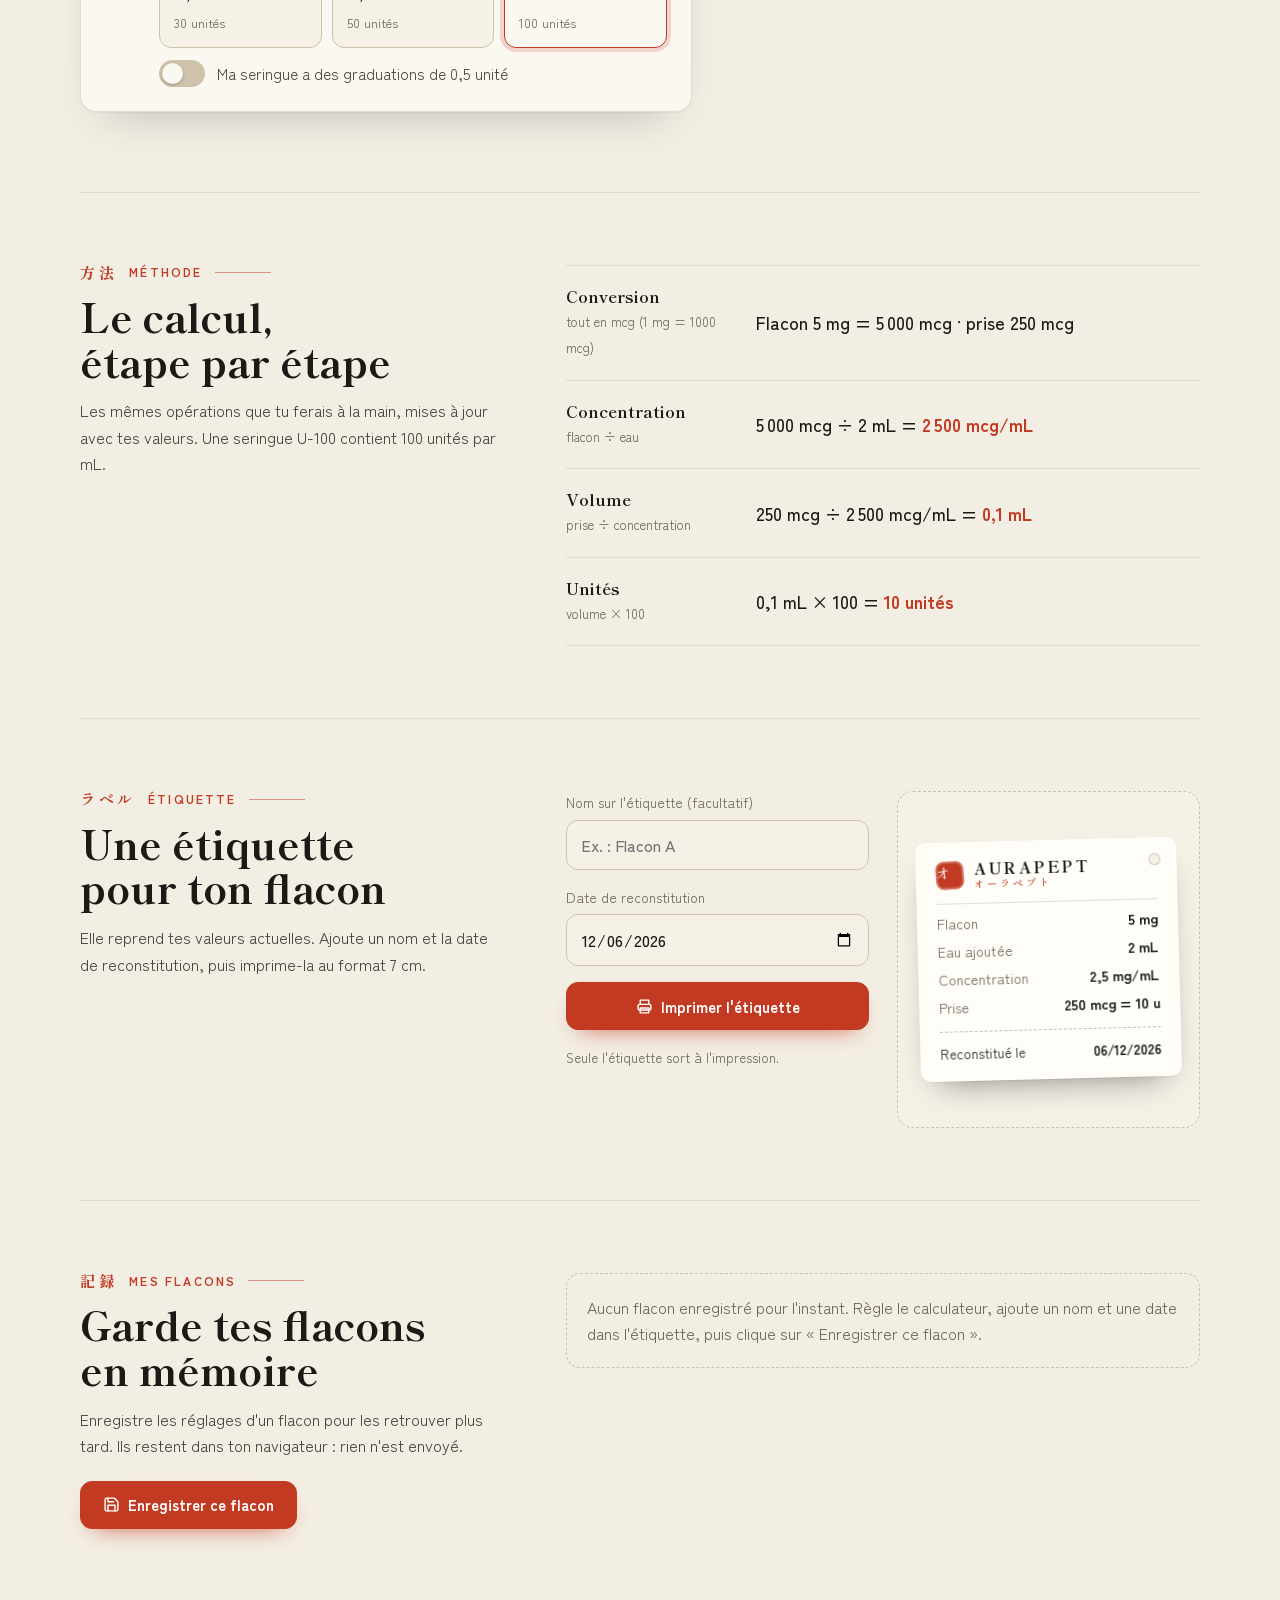
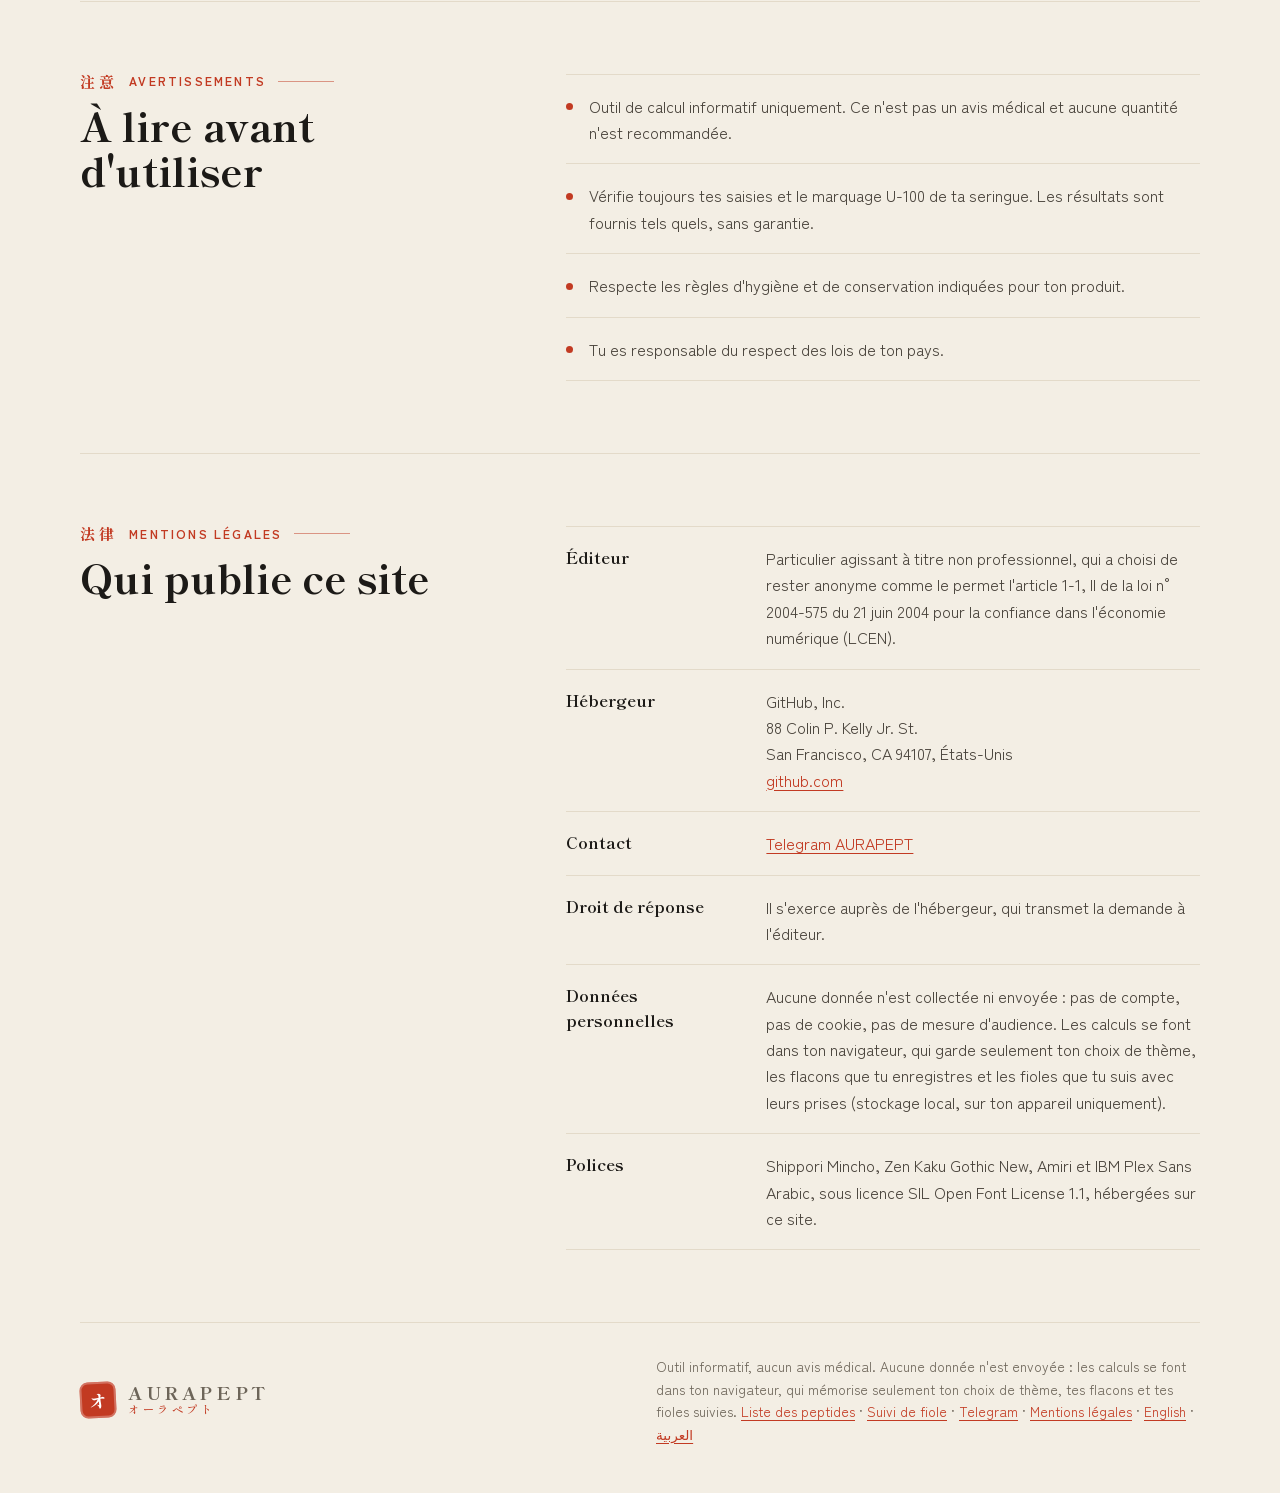
==== commit 46c83993: "En-tête : boutons des 3 sites (Calculateur, Liste des peptides, Suivi de fiole), retrait de « Voir l" ====
--- a/index.html
+++ b/index.html
@@ -50,14 +50,10 @@
       <span class="seal" aria-hidden="true">オ</span>
       <span><span class="brand-name">AURAPEPT</span><span class="brand-kana">オーラペプト</span></span>
     </a>
-    <nav class="nav" aria-label="Sections">
-      <a href="#calculateur">Calculateur</a>
-      <a href="#methode">Méthode</a>
-      <a href="#etiquette">Étiquette</a>
-      <a href="#flacons">Flacons</a>
-      <a href="#avertissements">Avertissements</a>
-      <a href="peptides/">Liste</a>
-      <a href="suivi/">Suivi</a>
+    <nav class="nav" aria-label="Sites AURAPEPT">
+      <a href="./" aria-current="page"><svg viewBox="0 0 24 24" aria-hidden="true"><path d="m15 3 6 6M18 6l-9.5 9.5-3-3L15 3M5.5 15.5 3 21l5.5-2.5M10 10l1.5 1.5M12.5 7.5 14 9"/></svg>Calculateur</a>
+      <a href="peptides/"><svg viewBox="0 0 24 24" aria-hidden="true"><path d="M9 6h11M9 12h11M9 18h11"/><circle cx="4.5" cy="6" r="1.2"/><circle cx="4.5" cy="12" r="1.2"/><circle cx="4.5" cy="18" r="1.2"/></svg>Liste des peptides</a>
+      <a href="suivi/"><svg viewBox="0 0 24 24" aria-hidden="true"><path d="M9 2.5h6M10 2.5V6M14 2.5V6M7.5 6h9v13a2.5 2.5 0 0 1-2.5 2.5h-4A2.5 2.5 0 0 1 7.5 19z"/><path d="M7.5 13.5h9"/></svg>Suivi de fiole</a>
     </nav>
     <a class="tg-btn" href="https://t.me/+9vQsCb7qMOgwNDRk" target="_blank" rel="noopener noreferrer" aria-label="Rejoindre AURAPEPT sur Telegram (nouvel onglet)">
       <svg viewBox="0 0 24 24" aria-hidden="true"><path d="M21 3 10.5 13.5"/><path d="M21 3 14.5 21l-4-7.5L3 9.5 21 3Z"/></svg><span>Telegram</span>
@@ -73,6 +69,11 @@
     <button class="icon-btn" id="themeBtn" type="button" aria-label="Thème"></button>
   </div>
 </header>
+<nav class="sites wrap" aria-label="Sites AURAPEPT">
+      <a href="./" aria-current="page"><svg viewBox="0 0 24 24" aria-hidden="true"><path d="m15 3 6 6M18 6l-9.5 9.5-3-3L15 3M5.5 15.5 3 21l5.5-2.5M10 10l1.5 1.5M12.5 7.5 14 9"/></svg><span>Calculateur</span></a>
+      <a href="peptides/"><svg viewBox="0 0 24 24" aria-hidden="true"><path d="M9 6h11M9 12h11M9 18h11"/><circle cx="4.5" cy="6" r="1.2"/><circle cx="4.5" cy="12" r="1.2"/><circle cx="4.5" cy="18" r="1.2"/></svg><span>Peptides</span></a>
+      <a href="suivi/"><svg viewBox="0 0 24 24" aria-hidden="true"><path d="M9 2.5h6M10 2.5V6M14 2.5V6M7.5 6h9v13a2.5 2.5 0 0 1-2.5 2.5h-4A2.5 2.5 0 0 1 7.5 19z"/><path d="M7.5 13.5h9"/></svg><span>Suivi</span></a>
+</nav>
 
 <main class="wrap" id="top">
   <noscript><p class="noscript">Le calculateur a besoin de JavaScript. Active-le dans ton navigateur pour voir les résultats.</p></noscript>
@@ -83,9 +84,6 @@
       <p class="lead">Indique le contenu du flacon, l'eau ajoutée, la quantité voulue et ta seringue. AURAPEPT calcule la concentration et le point de prélèvement en unités U-100, en direct.</p>
       <div class="cta" id="heroCta">
         <a class="btn btn-primary" href="#calculateur">Commencer le calcul</a>
-        <a class="btn" href="#methode">Voir la méthode</a>
-        <a class="btn" href="peptides/">Liste des peptides</a>
-        <a class="btn" href="suivi/">Suivi de fiole</a>
       </div>
       <button class="install-btn" id="installBtn" type="button" hidden>
         <svg viewBox="0 0 24 24" fill="none" stroke="currentColor" stroke-width="2" stroke-linecap="round" stroke-linejoin="round" aria-hidden="true"><path d="M12 3v12M7 10l5 5 5-5"/><path d="M5 21h14"/></svg>
--- a/assets/style.css
+++ b/assets/style.css
@@ -91,12 +91,29 @@
   }
   .brand-name { display: block; font: 800 1.12rem/1.1 var(--f-display); letter-spacing: .2em; }
   .brand-kana { display: block; font: 500 .7rem/1.4 var(--f-display); letter-spacing: .32em; color: var(--shu); }
-  .nav { margin-inline-start: auto; display: flex; gap: 2px; }
+  /* Menu des 3 sites : boutons avec icône, le site affiché est en noir */
+  .nav { margin-inline-start: auto; display: flex; gap: 6px; }
   .nav a {
-    color: var(--sumi-2); text-decoration: none; font-size: .92rem; font-weight: 500;
-    padding: 8px 14px; border-radius: 999px; transition: background .15s, color .15s;
+    display: inline-flex; align-items: center; gap: 8px; white-space: nowrap;
+    color: var(--sumi-2); text-decoration: none; font-size: .92rem; font-weight: 700;
+    padding: 9px 15px; border: 1px solid var(--line-strong); border-radius: 999px; transition: background .15s, color .15s, border-color .15s;
   }
   .nav a:hover { background: var(--field); color: var(--sumi); }
+  .nav a[aria-current="page"] { background: var(--sumi); border-color: var(--sumi); color: var(--paper); }
+  .nav svg, .sites svg { width: 17px; height: 17px; flex: none; fill: none; stroke: currentColor; stroke-width: 1.9; stroke-linecap: round; stroke-linejoin: round; }
+  .nav svg circle, .sites svg circle { fill: currentColor; stroke: none; }
+  /* Mobile : le menu passe dans une barre de 3 boutons juste sous l'en-tête */
+  .sites { display: none; }
+  @media (max-width: 980px) {
+    .sites { display: grid; grid-template-columns: repeat(3, minmax(0, 1fr)); gap: 8px; padding-top: 12px; }
+    .sites a {
+      display: flex; flex-direction: column; align-items: center; justify-content: center; gap: 5px; min-height: 58px; padding: 8px 4px;
+      border: 1px solid var(--line-strong); border-radius: 14px; background: var(--paper); color: var(--sumi-2);
+      text-decoration: none; text-align: center; font: 700 .8rem/1.15 var(--f-body);
+    }
+    .sites a[aria-current="page"] { background: var(--sumi); border-color: var(--sumi); color: var(--paper); }
+    .sites svg { width: 20px; height: 20px; }
+  }
   .icon-btn {
     width: 42px; height: 42px; flex: none; display: grid; place-items: center; cursor: pointer;
     border: 1px solid var(--line-strong); border-radius: 50%; background: transparent; color: var(--sumi);
@@ -132,14 +149,7 @@
   .lang-list a:hover { background: var(--field); }
   .lang-list a[aria-current] { color: var(--shu-hover); font-weight: 700; }
   .lang-list a[aria-current]::after { content: "✓"; }
-  @media (max-width: 1180px) { .nav a { padding: 8px 10px; font-size: .88rem; } }
-  /* Tablettes : 7 liens dans le menu, Telegram passe en icône seule pour laisser la place */
-  @media (min-width: 981px) and (max-width: 1180px) {
-    .topbar .wrap { gap: 14px; }
-    .nav a { padding: 8px 7px; }
-    .tg-btn { width: 42px; padding: 0; justify-content: center; }
-    .tg-btn span { display: none; }
-  }
+  @media (max-width: 1180px) { .nav a { padding: 8px 12px; font-size: .88rem; } .topbar .wrap { gap: 16px; } }
   @media (max-width: 980px) { .nav { display: none; } .tg-btn { margin-inline-start: auto; } .topbar .wrap { gap: 10px; } }
   @media (max-width: 440px) { .tg-btn { width: 42px; padding: 0; justify-content: center; } .tg-btn span { display: none; } }
   @media (max-width: 360px) {
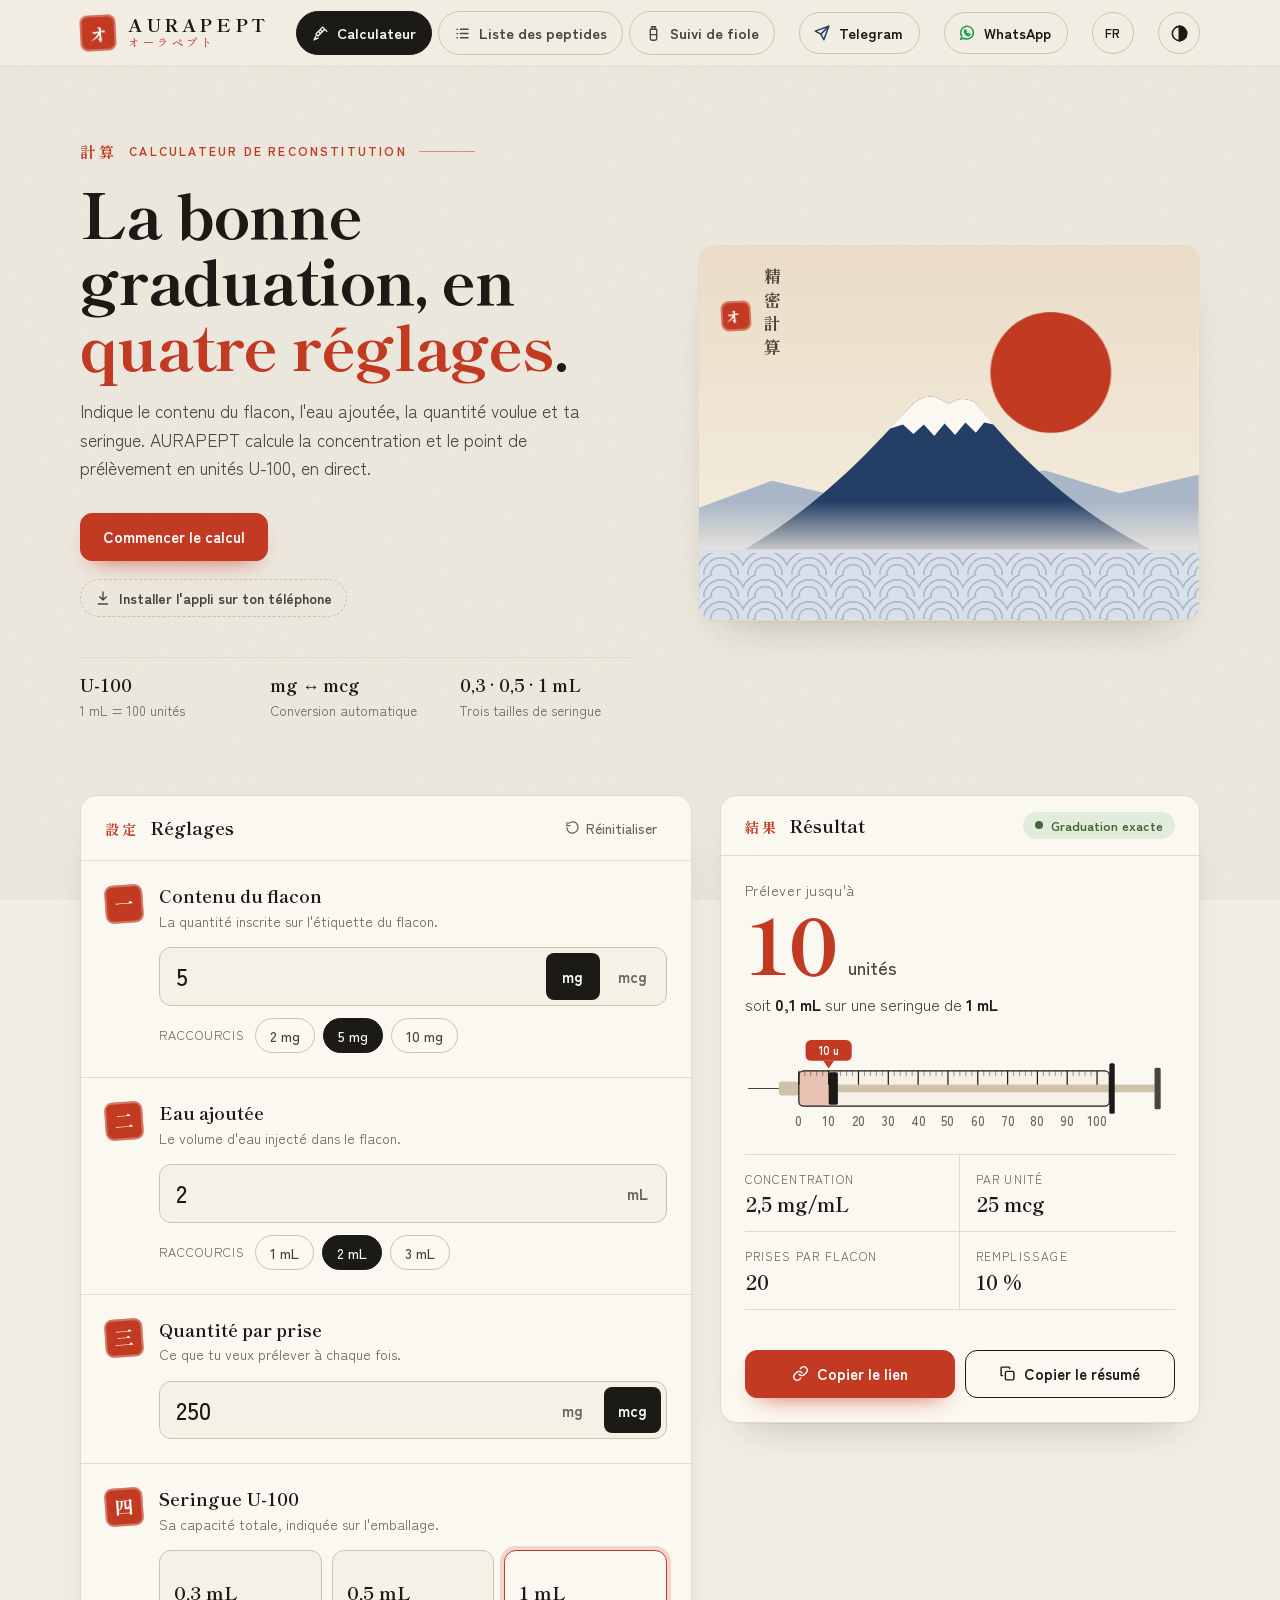
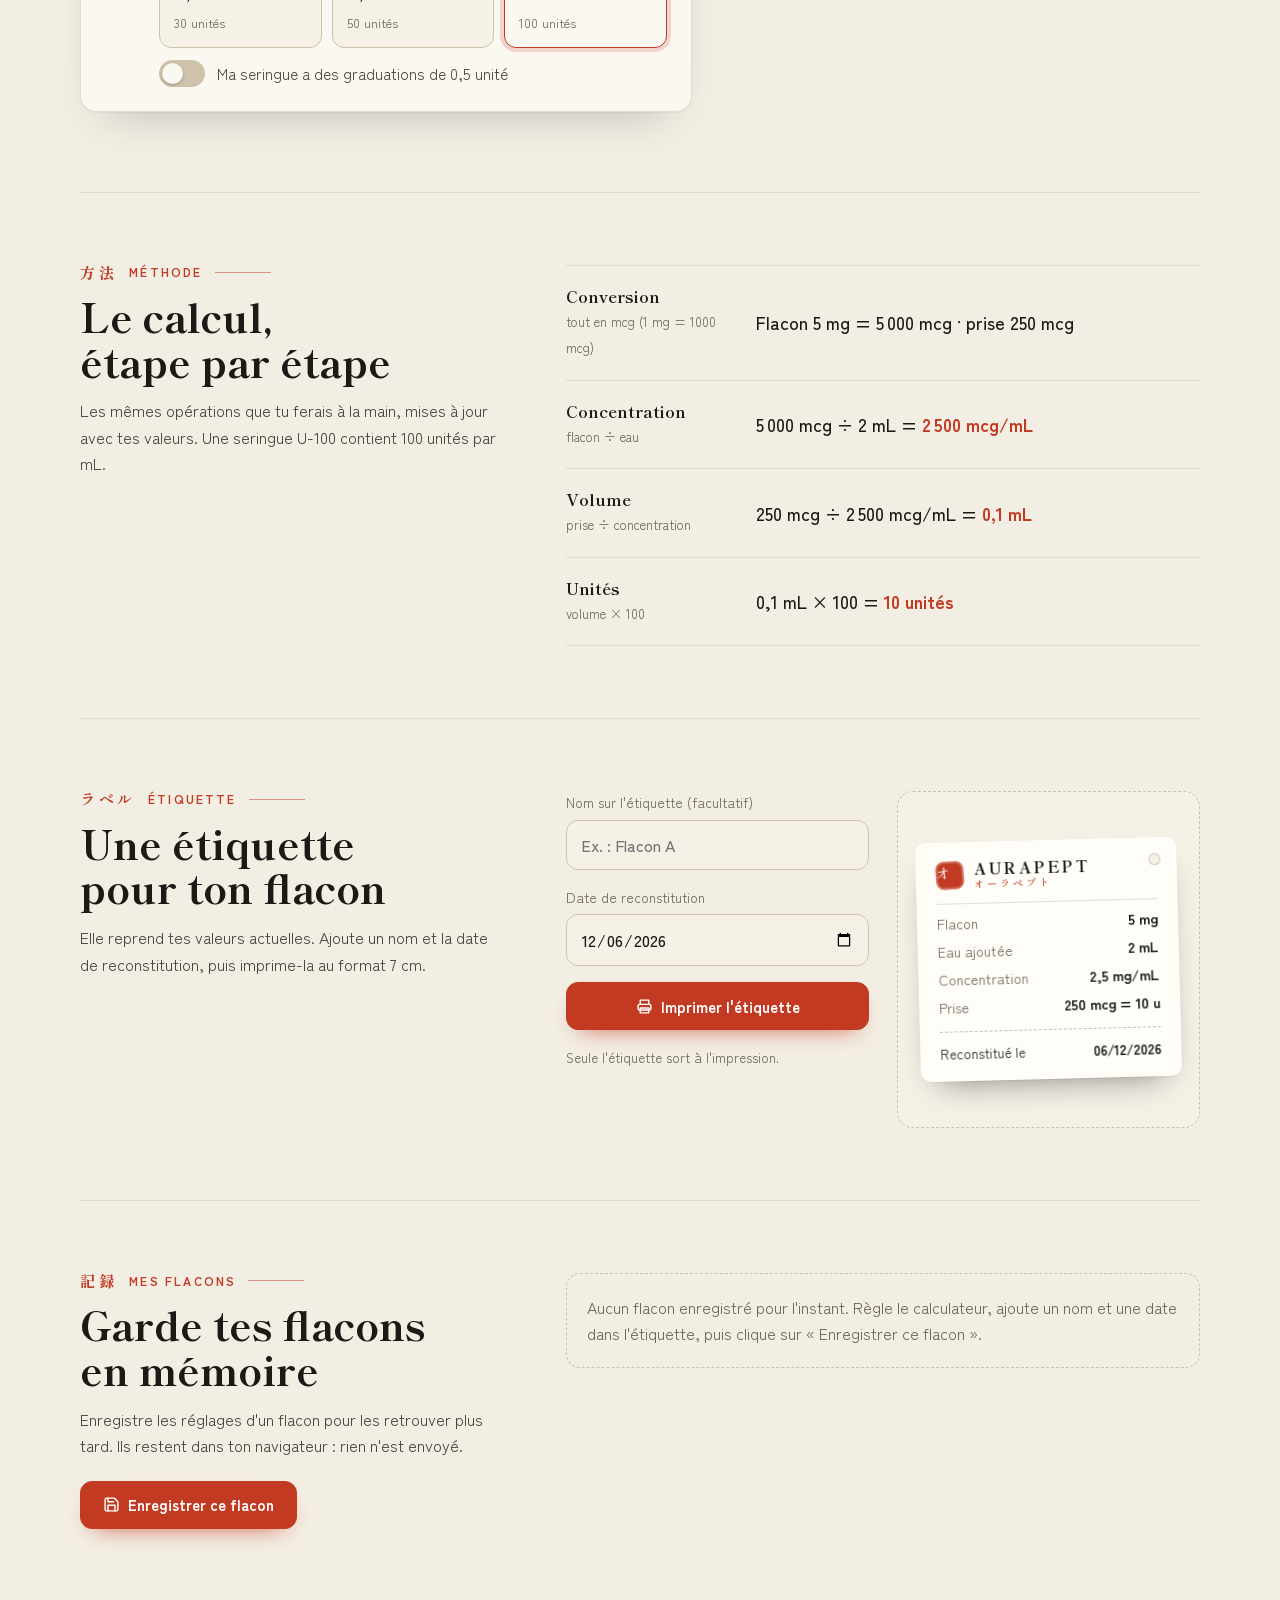
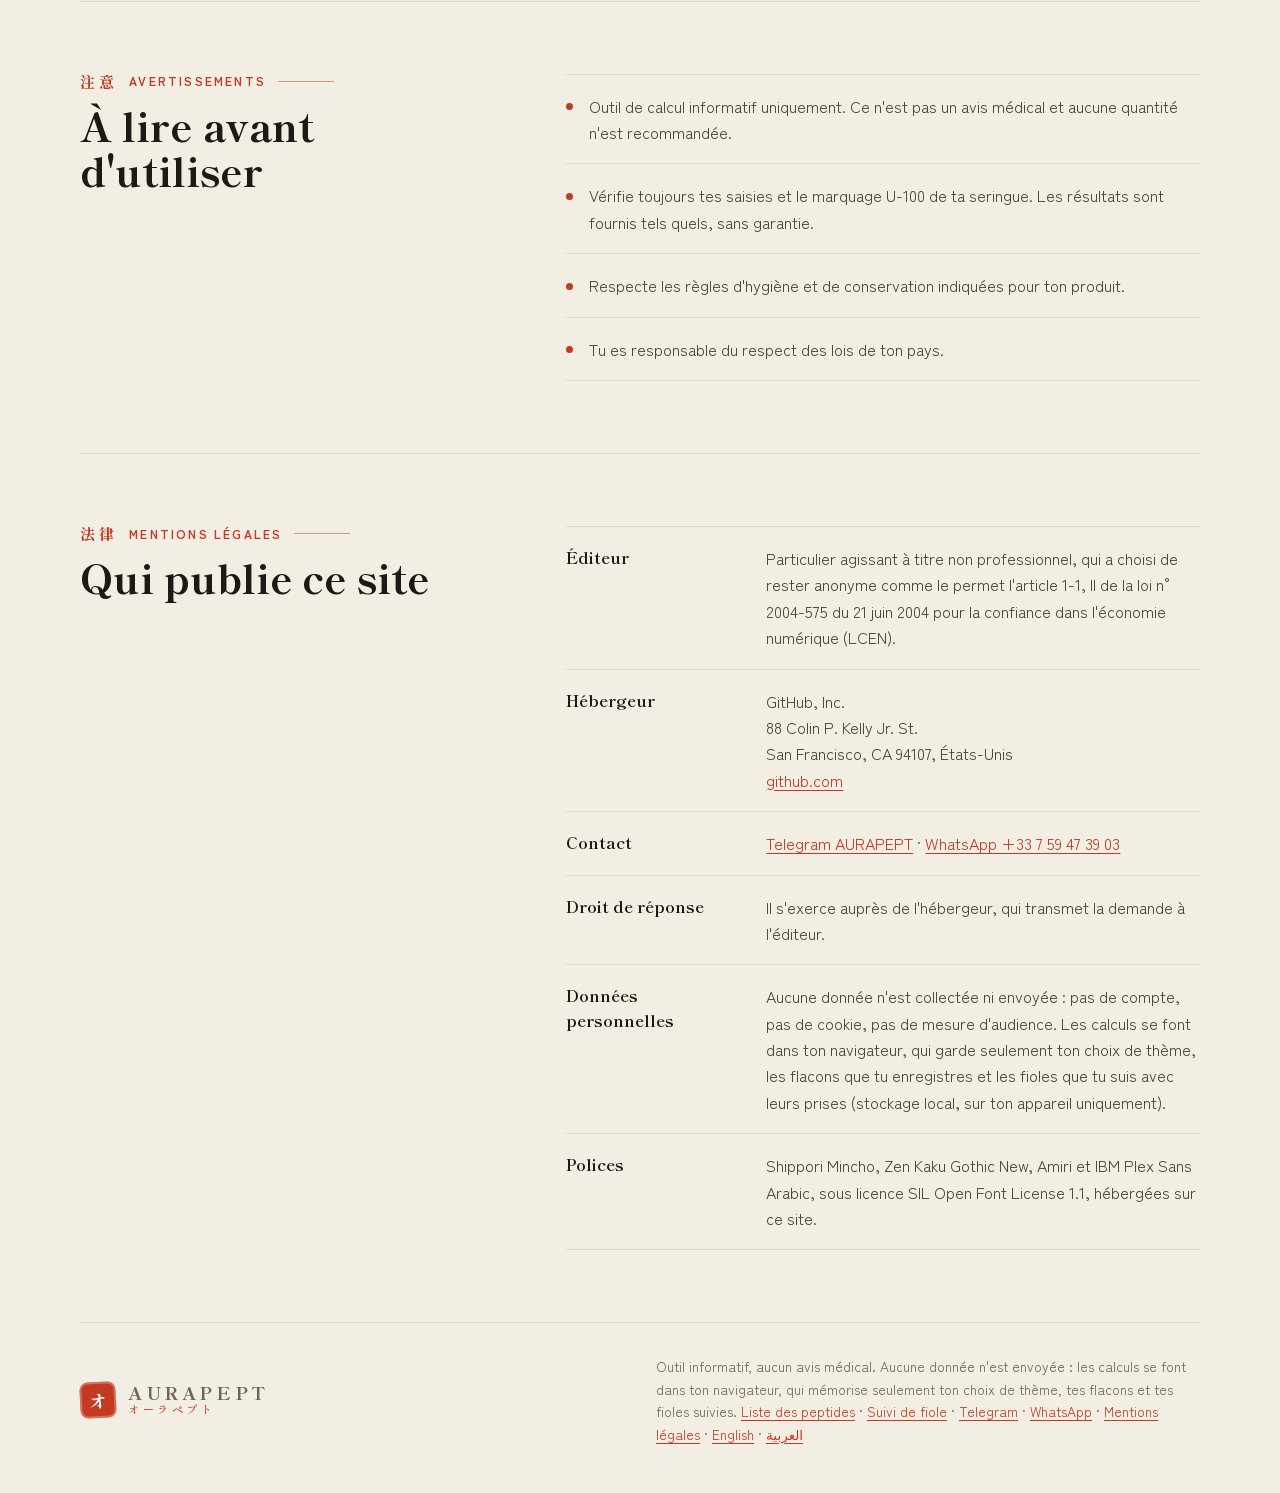
==== commit 4a58c53e: "Bouton WhatsApp (+33 7 59 47 39 03) sur tous les sites - En-tête : bouton WhatsApp à côté de Telegra" ====
--- a/index.html
+++ b/index.html
@@ -51,12 +51,15 @@
       <span><span class="brand-name">AURAPEPT</span><span class="brand-kana">オーラペプト</span></span>
     </a>
     <nav class="nav" aria-label="Sites AURAPEPT">
-      <a href="./" aria-current="page"><svg viewBox="0 0 24 24" aria-hidden="true"><path d="m15 3 6 6M18 6l-9.5 9.5-3-3L15 3M5.5 15.5 3 21l5.5-2.5M10 10l1.5 1.5M12.5 7.5 14 9"/></svg>Calculateur</a>
-      <a href="peptides/"><svg viewBox="0 0 24 24" aria-hidden="true"><path d="M9 6h11M9 12h11M9 18h11"/><circle cx="4.5" cy="6" r="1.2"/><circle cx="4.5" cy="12" r="1.2"/><circle cx="4.5" cy="18" r="1.2"/></svg>Liste des peptides</a>
-      <a href="suivi/"><svg viewBox="0 0 24 24" aria-hidden="true"><path d="M9 2.5h6M10 2.5V6M14 2.5V6M7.5 6h9v13a2.5 2.5 0 0 1-2.5 2.5h-4A2.5 2.5 0 0 1 7.5 19z"/><path d="M7.5 13.5h9"/></svg>Suivi de fiole</a>
+      <a href="./" aria-current="page"><svg viewBox="0 0 24 24" width="18" height="18" aria-hidden="true"><path d="m15 3 6 6M18 6l-9.5 9.5-3-3L15 3M5.5 15.5 3 21l5.5-2.5M10 10l1.5 1.5M12.5 7.5 14 9"/></svg>Calculateur</a>
+      <a href="peptides/"><svg viewBox="0 0 24 24" width="18" height="18" aria-hidden="true"><path d="M9 6h11M9 12h11M9 18h11"/><circle cx="4.5" cy="6" r="1.2"/><circle cx="4.5" cy="12" r="1.2"/><circle cx="4.5" cy="18" r="1.2"/></svg>Liste des peptides</a>
+      <a href="suivi/"><svg viewBox="0 0 24 24" width="18" height="18" aria-hidden="true"><path d="M9 2.5h6M10 2.5V6M14 2.5V6M7.5 6h9v13a2.5 2.5 0 0 1-2.5 2.5h-4A2.5 2.5 0 0 1 7.5 19z"/><path d="M7.5 13.5h9"/></svg>Suivi de fiole</a>
     </nav>
     <a class="tg-btn" href="https://t.me/+9vQsCb7qMOgwNDRk" target="_blank" rel="noopener noreferrer" aria-label="Rejoindre AURAPEPT sur Telegram (nouvel onglet)">
       <svg viewBox="0 0 24 24" aria-hidden="true"><path d="M21 3 10.5 13.5"/><path d="M21 3 14.5 21l-4-7.5L3 9.5 21 3Z"/></svg><span>Telegram</span>
+    </a>
+    <a class="tg-btn wa-btn" href="https://wa.me/33759473903" target="_blank" rel="noopener noreferrer" aria-label="Écrire sur WhatsApp au +33 7 59 47 39 03 (nouvel onglet)">
+      <svg viewBox="0 0 24 24" width="18" height="18" aria-hidden="true"><path d="M20.5 11.6a8.5 8.5 0 0 1-12.6 7.4L3.5 20.5l1.5-4.3a8.5 8.5 0 1 1 15.5-4.6z"/><path d="M9 8.2c.3-.4.7-.4 1-.1l.9 1.6c.2.3.1.7-.2 1l-.5.4c.5 1.1 1.4 2 2.5 2.5l.4-.5c.3-.3.7-.4 1-.2l1.6.9c.3.2.4.7.1 1-.6.8-1.6 1.2-2.6.9a8 8 0 0 1-4.6-4.6c-.3-1 0-2 .4-2.9z"/></svg><span>WhatsApp</span>
     </a>
     <details class="lang" id="langMenu">
       <summary class="lang-btn" aria-label="Langue : français. Changer de langue" title="Changer de langue">FR</summary>
@@ -70,9 +73,13 @@
   </div>
 </header>
 <nav class="sites wrap" aria-label="Sites AURAPEPT">
-      <a href="./" aria-current="page"><svg viewBox="0 0 24 24" aria-hidden="true"><path d="m15 3 6 6M18 6l-9.5 9.5-3-3L15 3M5.5 15.5 3 21l5.5-2.5M10 10l1.5 1.5M12.5 7.5 14 9"/></svg><span>Calculateur</span></a>
-      <a href="peptides/"><svg viewBox="0 0 24 24" aria-hidden="true"><path d="M9 6h11M9 12h11M9 18h11"/><circle cx="4.5" cy="6" r="1.2"/><circle cx="4.5" cy="12" r="1.2"/><circle cx="4.5" cy="18" r="1.2"/></svg><span>Peptides</span></a>
-      <a href="suivi/"><svg viewBox="0 0 24 24" aria-hidden="true"><path d="M9 2.5h6M10 2.5V6M14 2.5V6M7.5 6h9v13a2.5 2.5 0 0 1-2.5 2.5h-4A2.5 2.5 0 0 1 7.5 19z"/><path d="M7.5 13.5h9"/></svg><span>Suivi</span></a>
+      <a href="./" aria-current="page"><svg viewBox="0 0 24 24" width="18" height="18" aria-hidden="true"><path d="m15 3 6 6M18 6l-9.5 9.5-3-3L15 3M5.5 15.5 3 21l5.5-2.5M10 10l1.5 1.5M12.5 7.5 14 9"/></svg><span>Calculateur</span></a>
+      <a href="peptides/"><svg viewBox="0 0 24 24" width="18" height="18" aria-hidden="true"><path d="M9 6h11M9 12h11M9 18h11"/><circle cx="4.5" cy="6" r="1.2"/><circle cx="4.5" cy="12" r="1.2"/><circle cx="4.5" cy="18" r="1.2"/></svg><span>Peptides</span></a>
+      <a href="suivi/"><svg viewBox="0 0 24 24" width="18" height="18" aria-hidden="true"><path d="M9 2.5h6M10 2.5V6M14 2.5V6M7.5 6h9v13a2.5 2.5 0 0 1-2.5 2.5h-4A2.5 2.5 0 0 1 7.5 19z"/><path d="M7.5 13.5h9"/></svg><span>Suivi</span></a>
+</nav>
+<nav class="contact-row wrap" aria-label="Contact">
+  <a class="contact-btn" href="https://t.me/+9vQsCb7qMOgwNDRk" target="_blank" rel="noopener noreferrer" aria-label="Rejoindre AURAPEPT sur Telegram (nouvel onglet)"><svg viewBox="0 0 24 24" width="18" height="18" aria-hidden="true"><path d="M21 3 10.5 13.5"/><path d="M21 3 14.5 21l-4-7.5L3 9.5 21 3Z"/></svg><span>Telegram</span></a>
+  <a class="contact-btn contact-wa" href="https://wa.me/33759473903" target="_blank" rel="noopener noreferrer" aria-label="Écrire sur WhatsApp au +33 7 59 47 39 03 (nouvel onglet)"><svg viewBox="0 0 24 24" width="18" height="18" aria-hidden="true"><path d="M20.5 11.6a8.5 8.5 0 0 1-12.6 7.4L3.5 20.5l1.5-4.3a8.5 8.5 0 1 1 15.5-4.6z"/><path d="M9 8.2c.3-.4.7-.4 1-.1l.9 1.6c.2.3.1.7-.2 1l-.5.4c.5 1.1 1.4 2 2.5 2.5l.4-.5c.3-.3.7-.4 1-.2l1.6.9c.3.2.4.7.1 1-.6.8-1.6 1.2-2.6.9a8 8 0 0 1-4.6-4.6c-.3-1 0-2 .4-2.9z"/></svg><span>WhatsApp</span></a>
 </nav>
 
 <main class="wrap" id="top">
@@ -353,7 +360,7 @@
     <dl class="legal">
       <div><dt>Éditeur</dt><dd>Particulier agissant à titre non professionnel, qui a choisi de rester anonyme comme le permet l'article 1-1, II de la loi n° 2004-575 du 21 juin 2004 pour la confiance dans l'économie numérique (LCEN).</dd></div>
       <div><dt>Hébergeur</dt><dd>GitHub, Inc.<br>88 Colin P. Kelly Jr. St.<br>San Francisco, CA 94107, États-Unis<br><a href="https://github.com/">github.com</a></dd></div>
-      <div><dt>Contact</dt><dd><a href="https://t.me/+9vQsCb7qMOgwNDRk" target="_blank" rel="noopener noreferrer">Telegram AURAPEPT</a></dd></div>
+      <div><dt>Contact</dt><dd><a href="https://t.me/+9vQsCb7qMOgwNDRk" target="_blank" rel="noopener noreferrer">Telegram AURAPEPT</a> · <a href="https://wa.me/33759473903" target="_blank" rel="noopener noreferrer">WhatsApp +33 7 59 47 39 03</a></dd></div>
       <div><dt>Droit de réponse</dt><dd>Il s'exerce auprès de l'hébergeur, qui transmet la demande à l'éditeur.</dd></div>
       <div><dt>Données personnelles</dt><dd>Aucune donnée n'est collectée ni envoyée : pas de compte, pas de cookie, pas de mesure d'audience. Les calculs se font dans ton navigateur, qui garde seulement ton choix de thème, les flacons que tu enregistres et les fioles que tu suis avec leurs prises (stockage local, sur ton appareil uniquement).</dd></div>
       <div><dt>Polices</dt><dd>Shippori Mincho, Zen Kaku Gothic New, Amiri et IBM Plex Sans Arabic, sous licence SIL Open Font License 1.1, hébergées sur ce site.</dd></div>
@@ -365,7 +372,7 @@
       <span class="seal" aria-hidden="true">オ</span>
       <span><span class="brand-name">AURAPEPT</span><span class="brand-kana">オーラペプト</span></span>
     </div>
-    <p class="footer-note">Outil informatif, aucun avis médical. Aucune donnée n'est envoyée : les calculs se font dans ton navigateur, qui mémorise seulement ton choix de thème, tes flacons et tes fioles suivies. <a href="peptides/">Liste des peptides</a> · <a href="suivi/">Suivi de fiole</a> · <a href="https://t.me/+9vQsCb7qMOgwNDRk" target="_blank" rel="noopener noreferrer">Telegram</a> · <a href="#mentions">Mentions légales</a> · <a href="en/" hreflang="en" lang="en">English</a> · <a href="ar/" hreflang="ar" lang="ar" dir="rtl">العربية</a></p>
+    <p class="footer-note">Outil informatif, aucun avis médical. Aucune donnée n'est envoyée : les calculs se font dans ton navigateur, qui mémorise seulement ton choix de thème, tes flacons et tes fioles suivies. <a href="peptides/">Liste des peptides</a> · <a href="suivi/">Suivi de fiole</a> · <a href="https://t.me/+9vQsCb7qMOgwNDRk" target="_blank" rel="noopener noreferrer">Telegram</a> · <a href="https://wa.me/33759473903" target="_blank" rel="noopener noreferrer">WhatsApp</a> · <a href="#mentions">Mentions légales</a> · <a href="en/" hreflang="en" lang="en">English</a> · <a href="ar/" hreflang="ar" lang="ar" dir="rtl">العربية</a></p>
   </footer>
 </main>
 
--- a/assets/style.css
+++ b/assets/style.css
@@ -150,7 +150,28 @@
   .lang-list a[aria-current] { color: var(--shu-hover); font-weight: 700; }
   .lang-list a[aria-current]::after { content: "✓"; }
   @media (max-width: 1180px) { .nav a { padding: 8px 12px; font-size: .88rem; } .topbar .wrap { gap: 16px; } }
-  @media (max-width: 980px) { .nav { display: none; } .tg-btn { margin-inline-start: auto; } .topbar .wrap { gap: 10px; } }
+  /* WhatsApp : même bouton que Telegram, icône verte */
+  .wa-btn svg { stroke: #1d9e4f; }
+  /* Tablettes : Telegram et WhatsApp en icône seule pour garder la place du menu */
+  @media (min-width: 981px) and (max-width: 1180px) {
+    .tg-btn { width: 42px; padding: 0; justify-content: center; }
+    .tg-btn span { display: none; }
+  }
+  /* Mobile : Telegram et WhatsApp quittent l'en-tête pour une rangée de 2 boutons sous les sites */
+  .contact-row { display: none; }
+  @media (max-width: 980px) {
+    .topbar .tg-btn { display: none; }
+    .topbar .lang { margin-inline-start: auto; }
+    .contact-row { display: grid; grid-template-columns: 1fr 1fr; gap: 8px; padding-top: 8px; }
+    .contact-btn {
+      display: flex; align-items: center; justify-content: center; gap: 8px; min-height: 44px; padding: 0 10px;
+      border: 1px solid var(--line-strong); border-radius: 12px; background: var(--paper); color: var(--sumi);
+      text-decoration: none; font: 700 .88rem/1 var(--f-body);
+    }
+    .contact-btn svg { width: 18px; height: 18px; flex: none; fill: none; stroke: var(--ai); stroke-width: 2; stroke-linecap: round; stroke-linejoin: round; }
+    .contact-wa svg { stroke: #1d9e4f; }
+  }
+  @media (max-width: 980px) { .nav { display: none; } .topbar .wrap { gap: 10px; } }
   @media (max-width: 440px) { .tg-btn { width: 42px; padding: 0; justify-content: center; } .tg-btn span { display: none; } }
   @media (max-width: 360px) {
     .brand { gap: 9px; }
@@ -450,6 +471,13 @@
     background: var(--field); color: var(--sumi); font: 500 1rem var(--f-body);
   }
   .text-field:focus { outline: none; border-color: var(--sumi); box-shadow: 0 0 0 4px var(--ring); }
+  /* Champs date et heure : sur iPhone, Safari leur impose une largeur minimale et ignore width: 100%,
+     ils dépassaient alors du cadre. On les autorise à rétrécir et on garde une hauteur normale. */
+  input.text-field[type="date"], input.text-field[type="datetime-local"] {
+    display: block; min-width: 0; max-width: 100%; min-height: 48px; -webkit-appearance: none; appearance: none;
+  }
+  input.text-field::-webkit-date-and-time-value { min-width: 0; text-align: start; }
+  .label-tools > div { min-width: 0; }
   .hint { margin: 0; font-size: .84rem; color: var(--muted); }
   .label-stage {
     display: grid; place-items: center; padding: clamp(28px, 5vw, 48px) 20px;
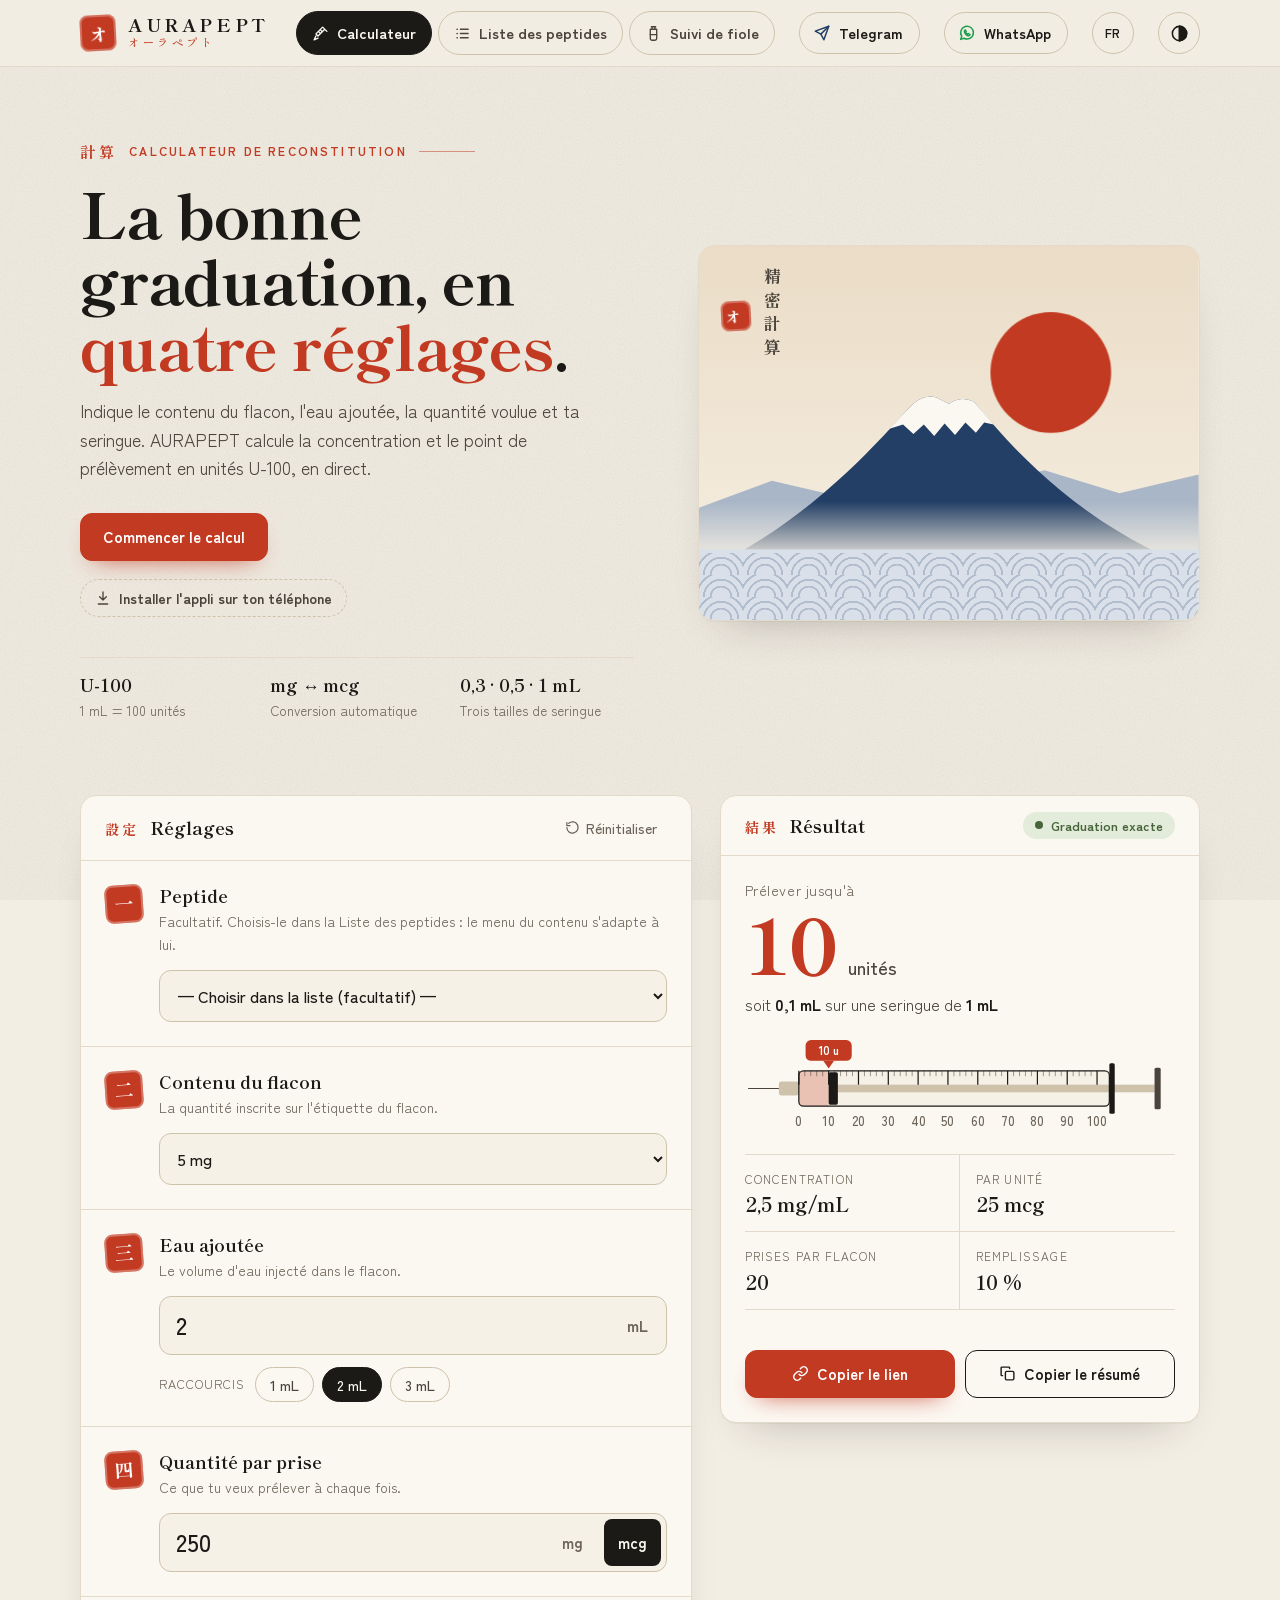
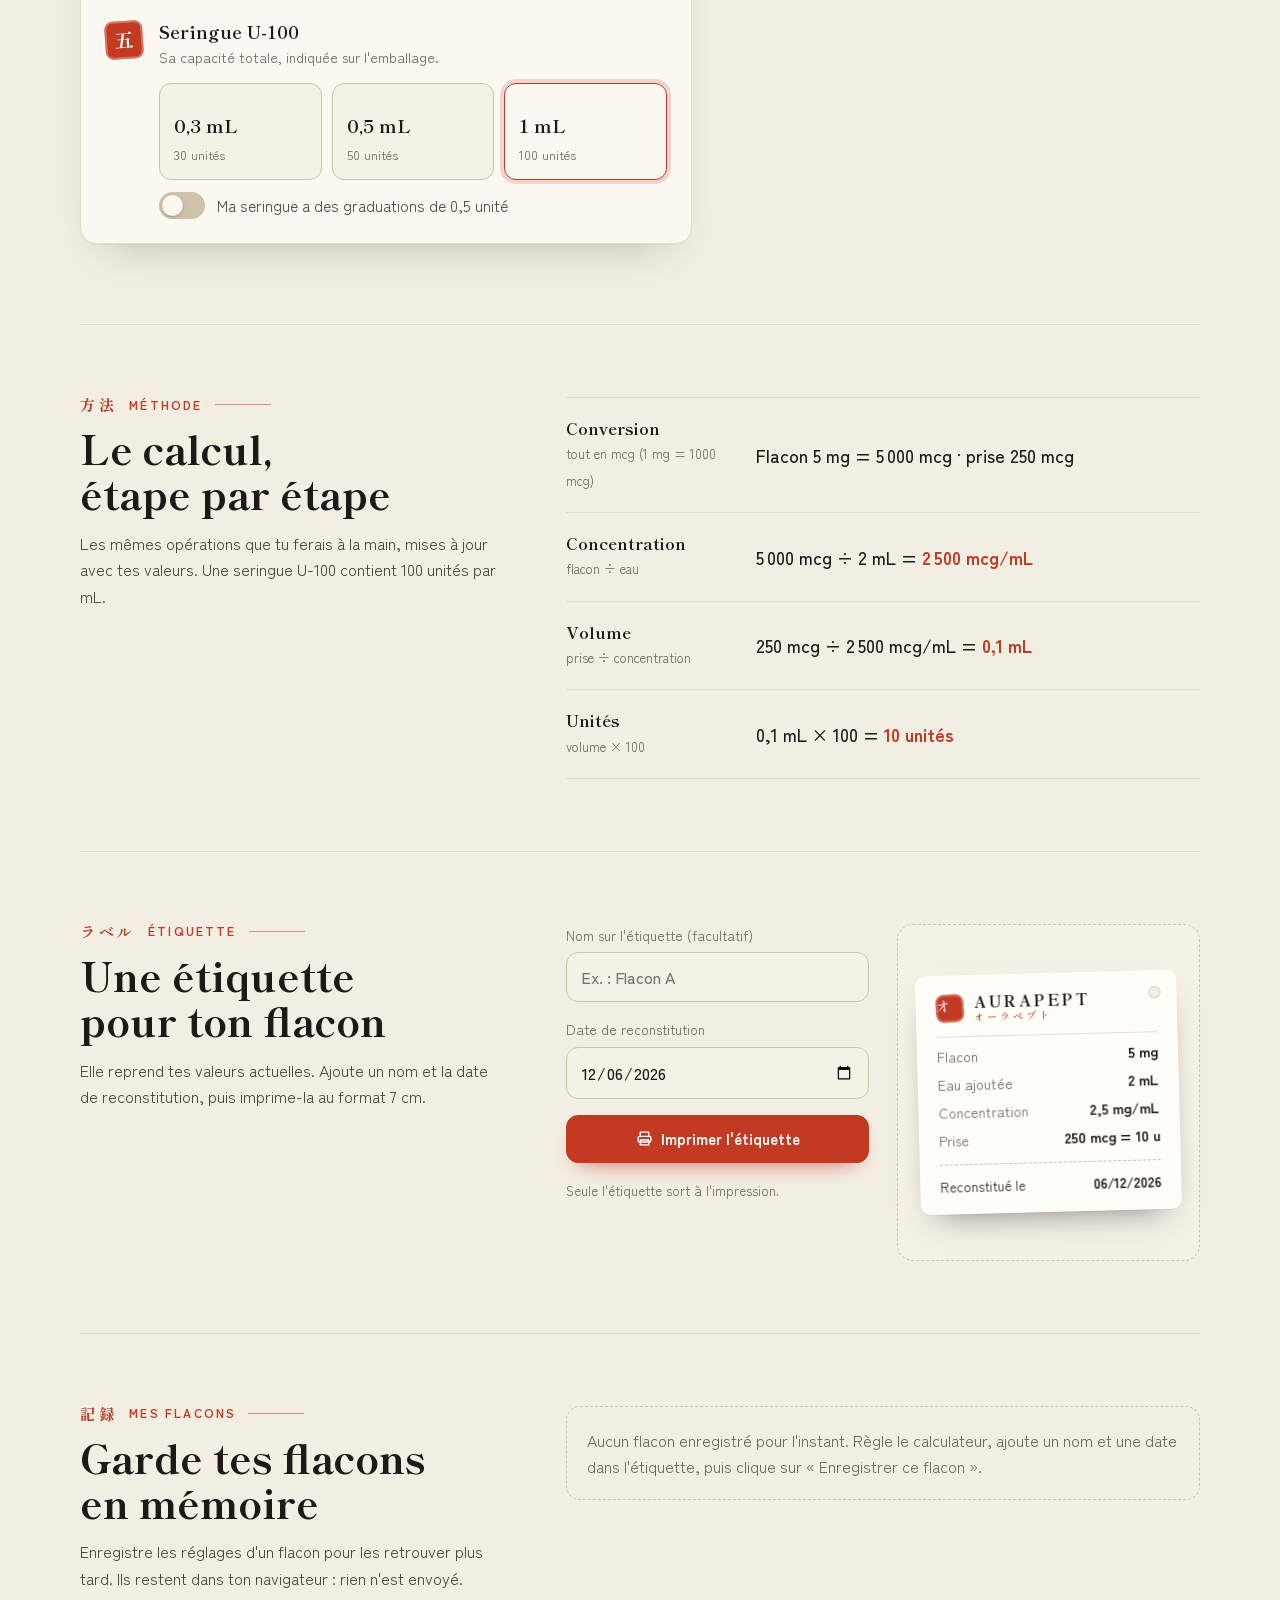
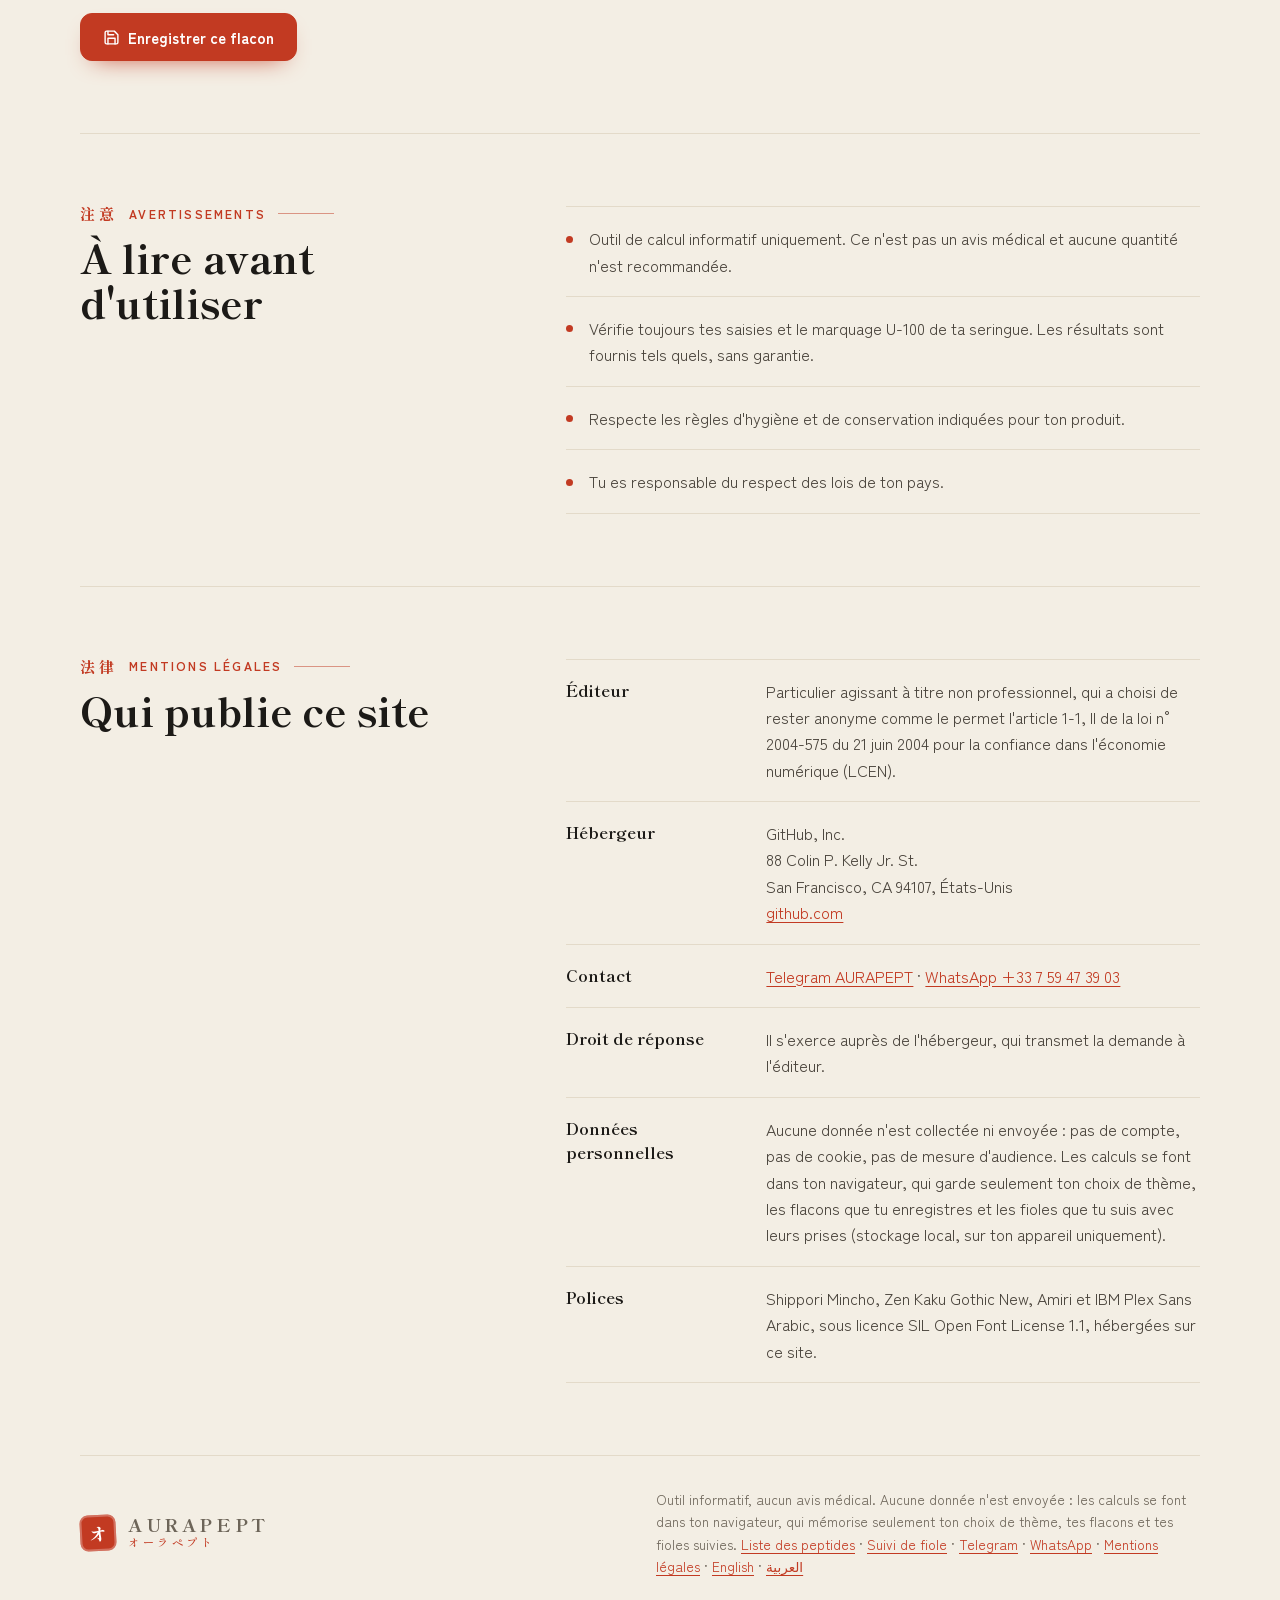
==== commit 19f9aac6: "Calculateur : menu des peptides et menu déroulant du contenu du flacon - Nouvelle étape « Peptide » " ====
--- a/index.html
+++ b/index.html
@@ -140,27 +140,32 @@
         <li class="step">
           <div class="step-top">
             <span class="hanko" aria-hidden="true">一</span>
+            <div><h3 id="lblPep">Peptide</h3><p id="pepHint">Facultatif. Choisis-le dans la Liste des peptides : le menu du contenu s'adapte à lui.</p></div>
+          </div>
+          <div class="step-body">
+            <select class="text-field" id="pep" aria-labelledby="lblPep" aria-describedby="pepHint"><option value="">— Choisir dans la liste (facultatif) —</option></select>
+            <a class="pep-link" id="pepLink" href="peptides/" hidden>Voir sa fiche dans la liste</a>
+          </div>
+        </li>
+        <li class="step">
+          <div class="step-top">
+            <span class="hanko" aria-hidden="true">二</span>
             <div><h3 id="lblVial">Contenu du flacon</h3><p>La quantité inscrite sur l'étiquette du flacon.</p></div>
           </div>
           <div class="step-body">
-            <div class="field">
+            <select class="text-field" id="vialPick" aria-labelledby="lblVial"><option value="">— Choisir —</option><option value="other">Autre quantité</option></select>
+            <div class="field" id="vialBox" hidden>
               <input id="vial" type="text" inputmode="decimal" autocomplete="off" value="5" aria-labelledby="lblVial">
               <div class="seg" data-group="vialUnit" role="group" aria-label="Unité du flacon">
                 <button type="button" data-v="mg" aria-pressed="true">mg</button>
                 <button type="button" data-v="mcg" aria-pressed="false">mcg</button>
               </div>
             </div>
-            <div class="chips">
-              <span class="k">Raccourcis</span>
-              <button type="button" class="chip" data-preset="vial" data-value="2" data-unit="mg">2 mg</button>
-              <button type="button" class="chip" data-preset="vial" data-value="5" data-unit="mg">5 mg</button>
-              <button type="button" class="chip" data-preset="vial" data-value="10" data-unit="mg">10 mg</button>
-            </div>
-          </div>
-        </li>
-        <li class="step">
-          <div class="step-top">
-            <span class="hanko" aria-hidden="true">二</span>
+          </div>
+        </li>
+        <li class="step">
+          <div class="step-top">
+            <span class="hanko" aria-hidden="true">三</span>
             <div><h3 id="lblWater">Eau ajoutée</h3><p>Le volume d'eau injecté dans le flacon.</p></div>
           </div>
           <div class="step-body">
@@ -178,7 +183,7 @@
         </li>
         <li class="step">
           <div class="step-top">
-            <span class="hanko" aria-hidden="true">三</span>
+            <span class="hanko" aria-hidden="true">四</span>
             <div><h3 id="lblDose">Quantité par prise</h3><p>Ce que tu veux prélever à chaque fois.</p></div>
           </div>
           <div class="step-body">
@@ -193,7 +198,7 @@
         </li>
         <li class="step">
           <div class="step-top">
-            <span class="hanko" aria-hidden="true">四</span>
+            <span class="hanko" aria-hidden="true">五</span>
             <div><h3>Seringue U-100</h3><p>Sa capacité totale, indiquée sur l'emballage.</p></div>
           </div>
           <div class="step-body">
--- a/assets/style.css
+++ b/assets/style.css
@@ -308,6 +308,7 @@
   .steps { list-style: none; margin: 0; padding: 0; }
   .step { padding: 24px; display: flex; flex-direction: column; gap: 14px; }
   .step + .step { border-top: 1px solid var(--line); }
+  .step[hidden] { display: none; }
   .step-top { display: flex; gap: 16px; align-items: flex-start; }
   .hanko {
     width: 38px; height: 38px; flex: none; display: grid; place-items: center;
@@ -327,6 +328,7 @@
   }
   .field:focus-within { border-color: var(--sumi); box-shadow: 0 0 0 4px var(--ring); }
   .field.is-invalid { border-color: var(--shu); }
+  .field[hidden] { display: none; }
   .field input {
     flex: 1; min-width: 0; padding: 14px 16px; border: 0; outline: none; background: transparent; color: var(--sumi);
     font: 500 1.5rem/1.2 var(--f-body); font-variant-numeric: tabular-nums;
@@ -471,6 +473,8 @@
     background: var(--field); color: var(--sumi); font: 500 1rem var(--f-body);
   }
   .text-field:focus { outline: none; border-color: var(--sumi); box-shadow: 0 0 0 4px var(--ring); }
+  /* Calculateur et suivi : lien vers la fiche du peptide choisi dans le menu */
+  .pep-link { align-self: flex-start; color: var(--ai); font-size: .88rem; font-weight: 700; text-underline-offset: 3px; }
   /* Champs date et heure : sur iPhone, Safari leur impose une largeur minimale et ignore width: 100%,
      ils dépassaient alors du cadre. On les autorise à rétrécir et on garde une hauteur normale. */
   input.text-field[type="date"], input.text-field[type="datetime-local"] {
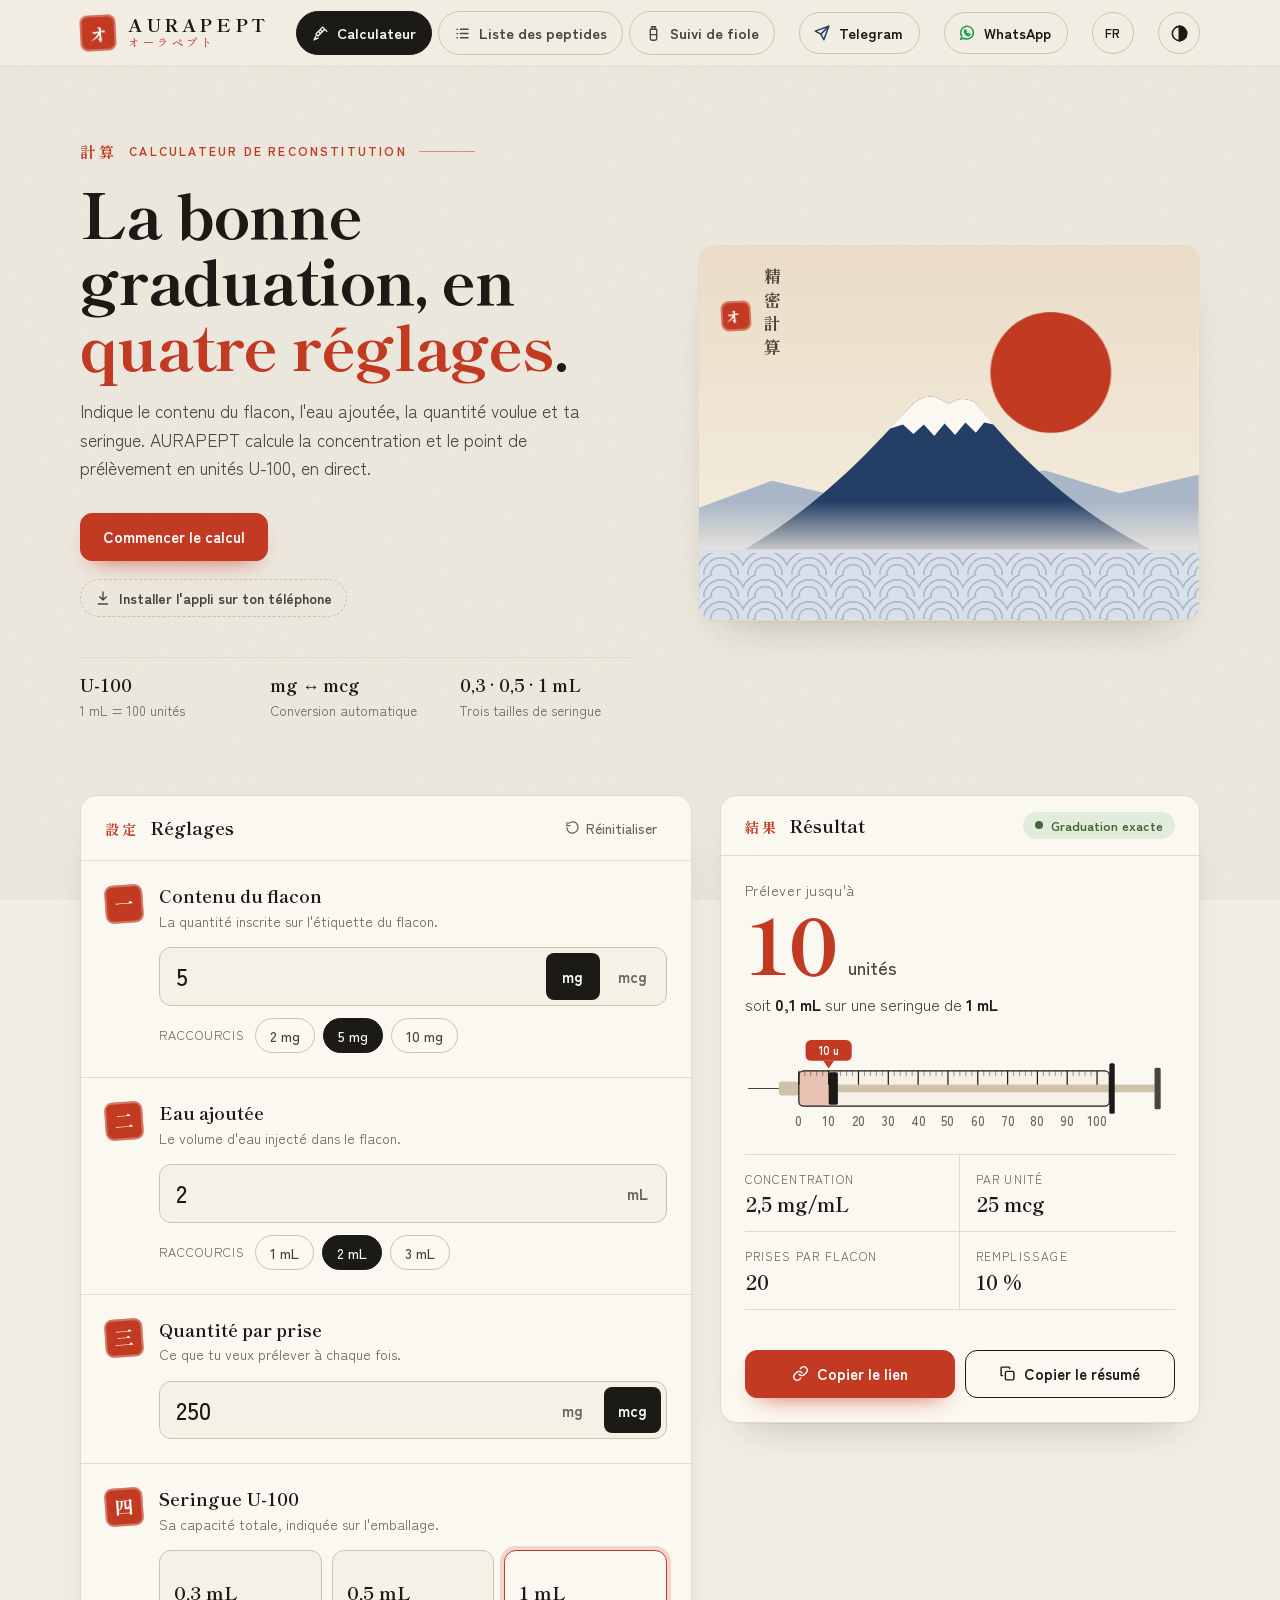
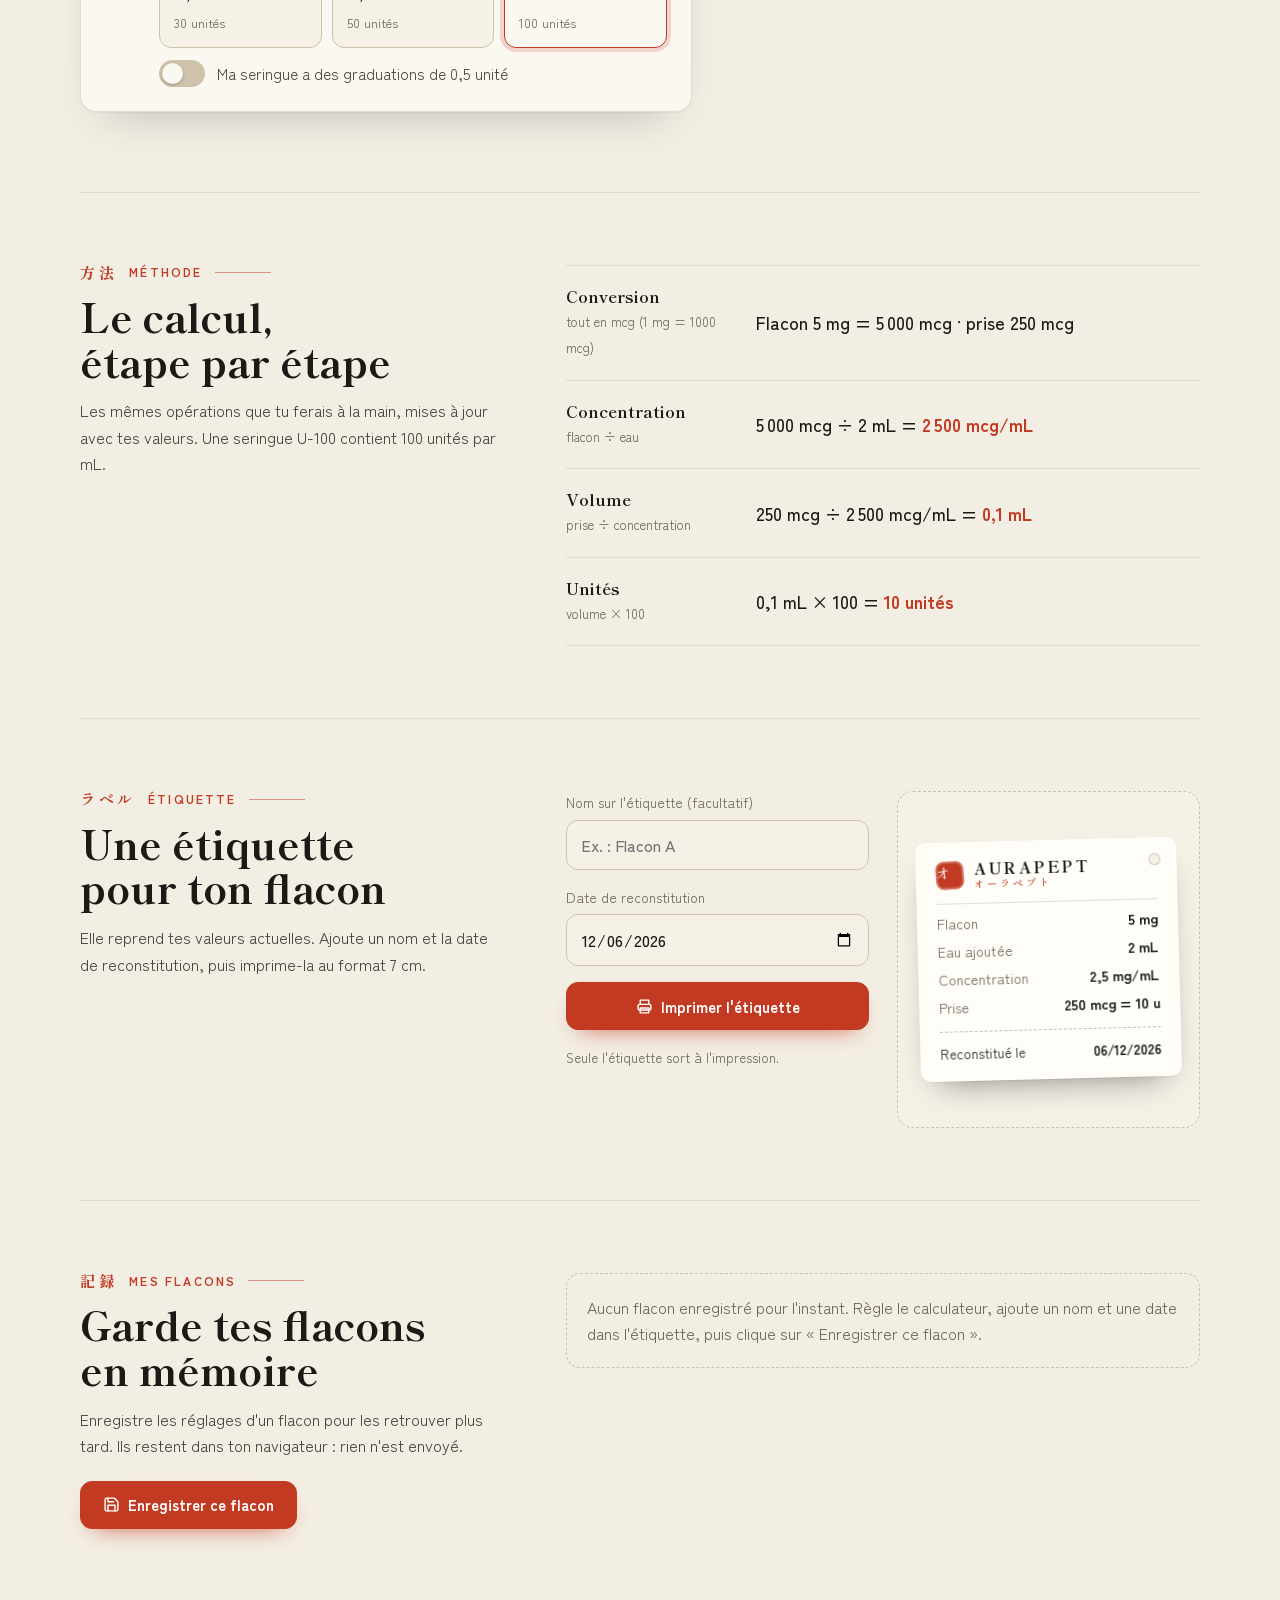
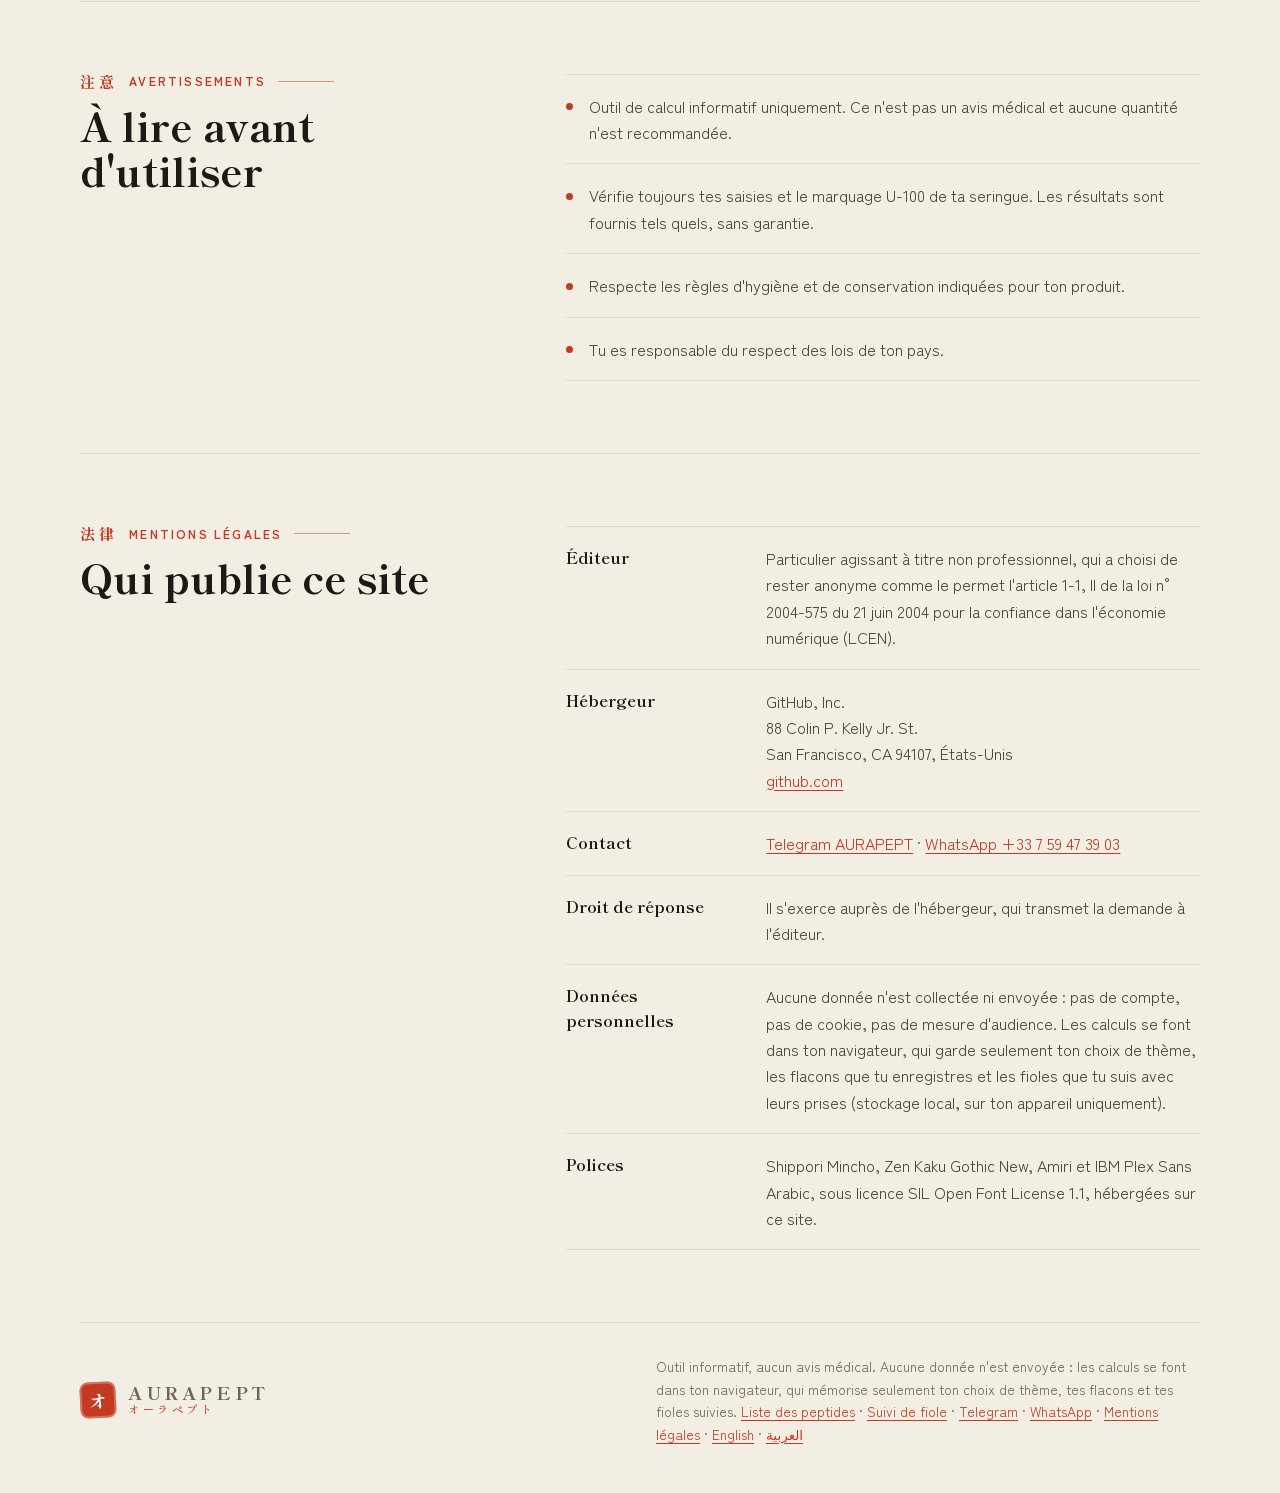
==== commit 6a632134: "Calculateur : retour à la version précédente Annule la modification du calculateur (étape « Peptide " ====
--- a/index.html
+++ b/index.html
@@ -140,32 +140,27 @@
         <li class="step">
           <div class="step-top">
             <span class="hanko" aria-hidden="true">一</span>
-            <div><h3 id="lblPep">Peptide</h3><p id="pepHint">Facultatif. Choisis-le dans la Liste des peptides : le menu du contenu s'adapte à lui.</p></div>
+            <div><h3 id="lblVial">Contenu du flacon</h3><p>La quantité inscrite sur l'étiquette du flacon.</p></div>
           </div>
           <div class="step-body">
-            <select class="text-field" id="pep" aria-labelledby="lblPep" aria-describedby="pepHint"><option value="">— Choisir dans la liste (facultatif) —</option></select>
-            <a class="pep-link" id="pepLink" href="peptides/" hidden>Voir sa fiche dans la liste</a>
-          </div>
-        </li>
-        <li class="step">
-          <div class="step-top">
-            <span class="hanko" aria-hidden="true">二</span>
-            <div><h3 id="lblVial">Contenu du flacon</h3><p>La quantité inscrite sur l'étiquette du flacon.</p></div>
-          </div>
-          <div class="step-body">
-            <select class="text-field" id="vialPick" aria-labelledby="lblVial"><option value="">— Choisir —</option><option value="other">Autre quantité</option></select>
-            <div class="field" id="vialBox" hidden>
+            <div class="field">
               <input id="vial" type="text" inputmode="decimal" autocomplete="off" value="5" aria-labelledby="lblVial">
               <div class="seg" data-group="vialUnit" role="group" aria-label="Unité du flacon">
                 <button type="button" data-v="mg" aria-pressed="true">mg</button>
                 <button type="button" data-v="mcg" aria-pressed="false">mcg</button>
               </div>
             </div>
+            <div class="chips">
+              <span class="k">Raccourcis</span>
+              <button type="button" class="chip" data-preset="vial" data-value="2" data-unit="mg">2 mg</button>
+              <button type="button" class="chip" data-preset="vial" data-value="5" data-unit="mg">5 mg</button>
+              <button type="button" class="chip" data-preset="vial" data-value="10" data-unit="mg">10 mg</button>
+            </div>
           </div>
         </li>
         <li class="step">
           <div class="step-top">
-            <span class="hanko" aria-hidden="true">三</span>
+            <span class="hanko" aria-hidden="true">二</span>
             <div><h3 id="lblWater">Eau ajoutée</h3><p>Le volume d'eau injecté dans le flacon.</p></div>
           </div>
           <div class="step-body">
@@ -183,7 +178,7 @@
         </li>
         <li class="step">
           <div class="step-top">
-            <span class="hanko" aria-hidden="true">四</span>
+            <span class="hanko" aria-hidden="true">三</span>
             <div><h3 id="lblDose">Quantité par prise</h3><p>Ce que tu veux prélever à chaque fois.</p></div>
           </div>
           <div class="step-body">
@@ -198,7 +193,7 @@
         </li>
         <li class="step">
           <div class="step-top">
-            <span class="hanko" aria-hidden="true">五</span>
+            <span class="hanko" aria-hidden="true">四</span>
             <div><h3>Seringue U-100</h3><p>Sa capacité totale, indiquée sur l'emballage.</p></div>
           </div>
           <div class="step-body">
--- a/assets/style.css
+++ b/assets/style.css
@@ -308,7 +308,6 @@
   .steps { list-style: none; margin: 0; padding: 0; }
   .step { padding: 24px; display: flex; flex-direction: column; gap: 14px; }
   .step + .step { border-top: 1px solid var(--line); }
-  .step[hidden] { display: none; }
   .step-top { display: flex; gap: 16px; align-items: flex-start; }
   .hanko {
     width: 38px; height: 38px; flex: none; display: grid; place-items: center;
@@ -328,7 +327,6 @@
   }
   .field:focus-within { border-color: var(--sumi); box-shadow: 0 0 0 4px var(--ring); }
   .field.is-invalid { border-color: var(--shu); }
-  .field[hidden] { display: none; }
   .field input {
     flex: 1; min-width: 0; padding: 14px 16px; border: 0; outline: none; background: transparent; color: var(--sumi);
     font: 500 1.5rem/1.2 var(--f-body); font-variant-numeric: tabular-nums;
@@ -473,8 +471,6 @@
     background: var(--field); color: var(--sumi); font: 500 1rem var(--f-body);
   }
   .text-field:focus { outline: none; border-color: var(--sumi); box-shadow: 0 0 0 4px var(--ring); }
-  /* Calculateur et suivi : lien vers la fiche du peptide choisi dans le menu */
-  .pep-link { align-self: flex-start; color: var(--ai); font-size: .88rem; font-weight: 700; text-underline-offset: 3px; }
   /* Champs date et heure : sur iPhone, Safari leur impose une largeur minimale et ignore width: 100%,
      ils dépassaient alors du cadre. On les autorise à rétrécir et on garde une hauteur normale. */
   input.text-field[type="date"], input.text-field[type="datetime-local"] {
